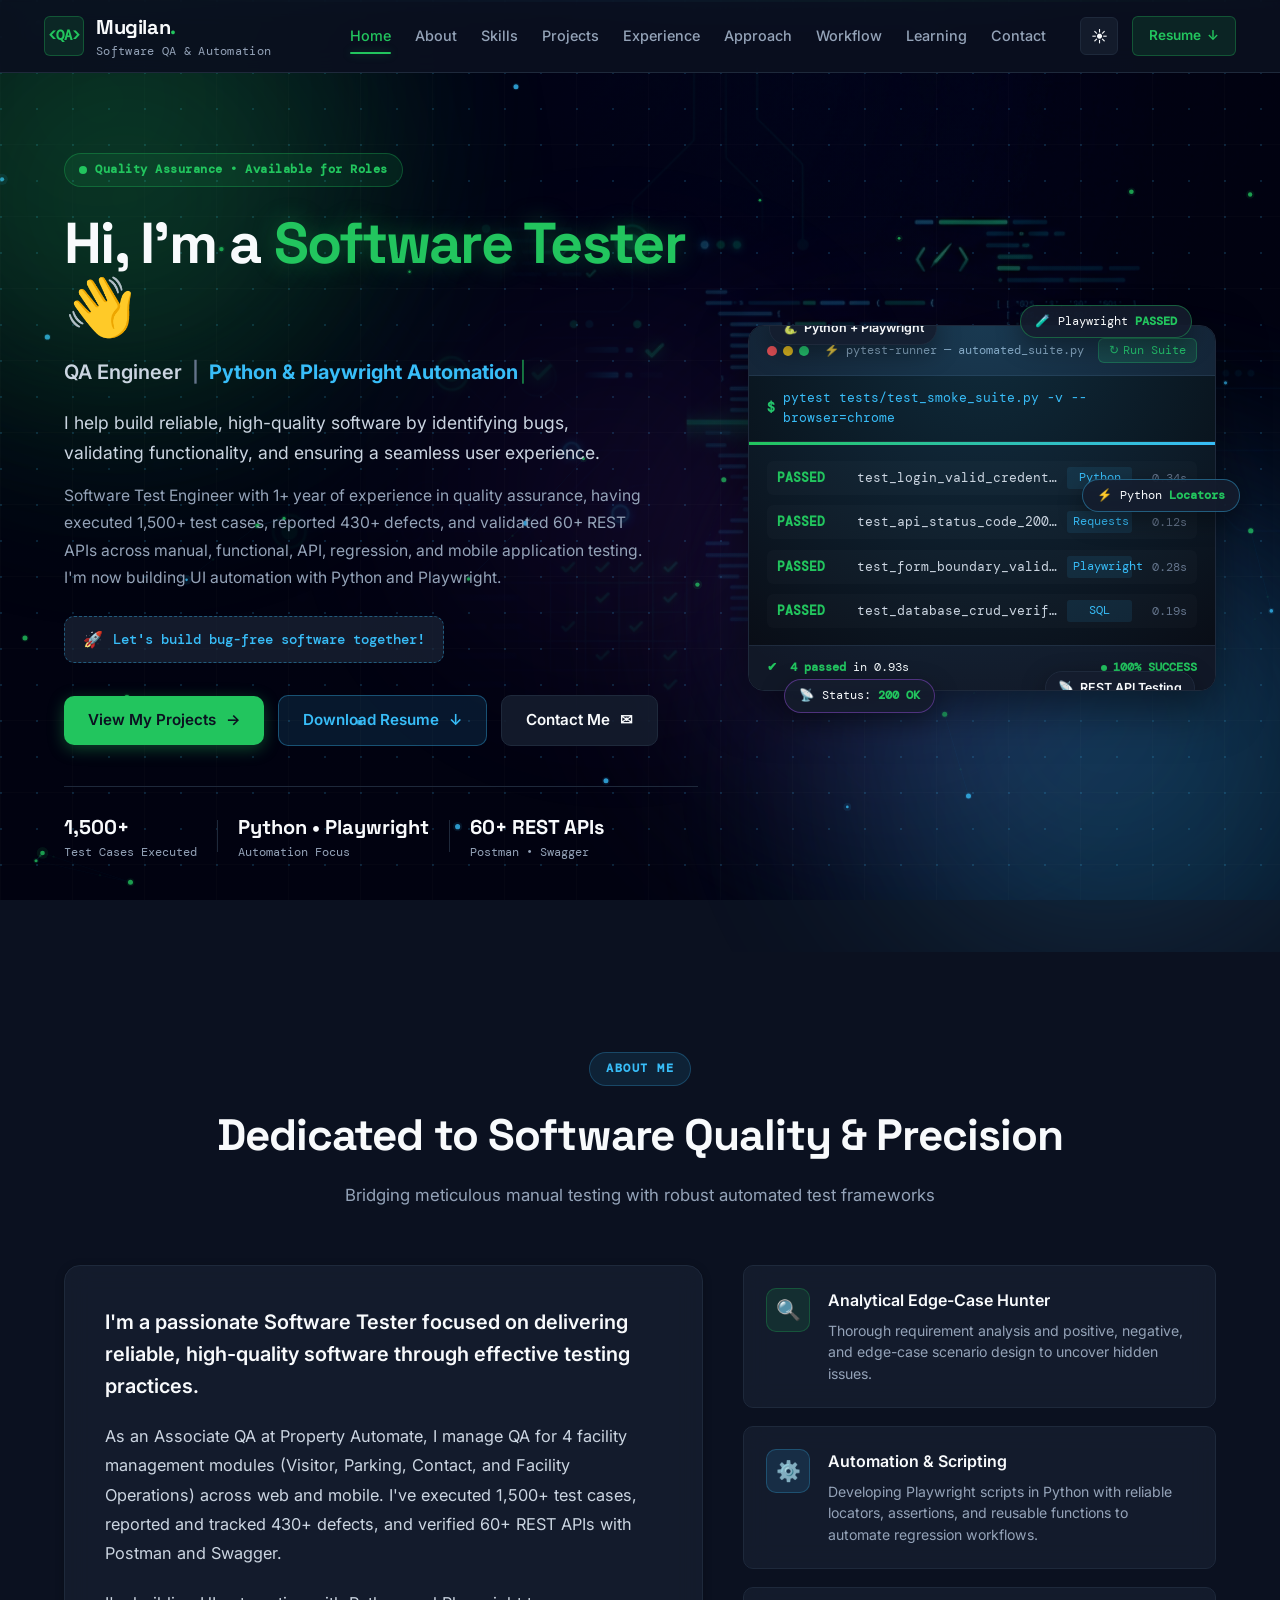
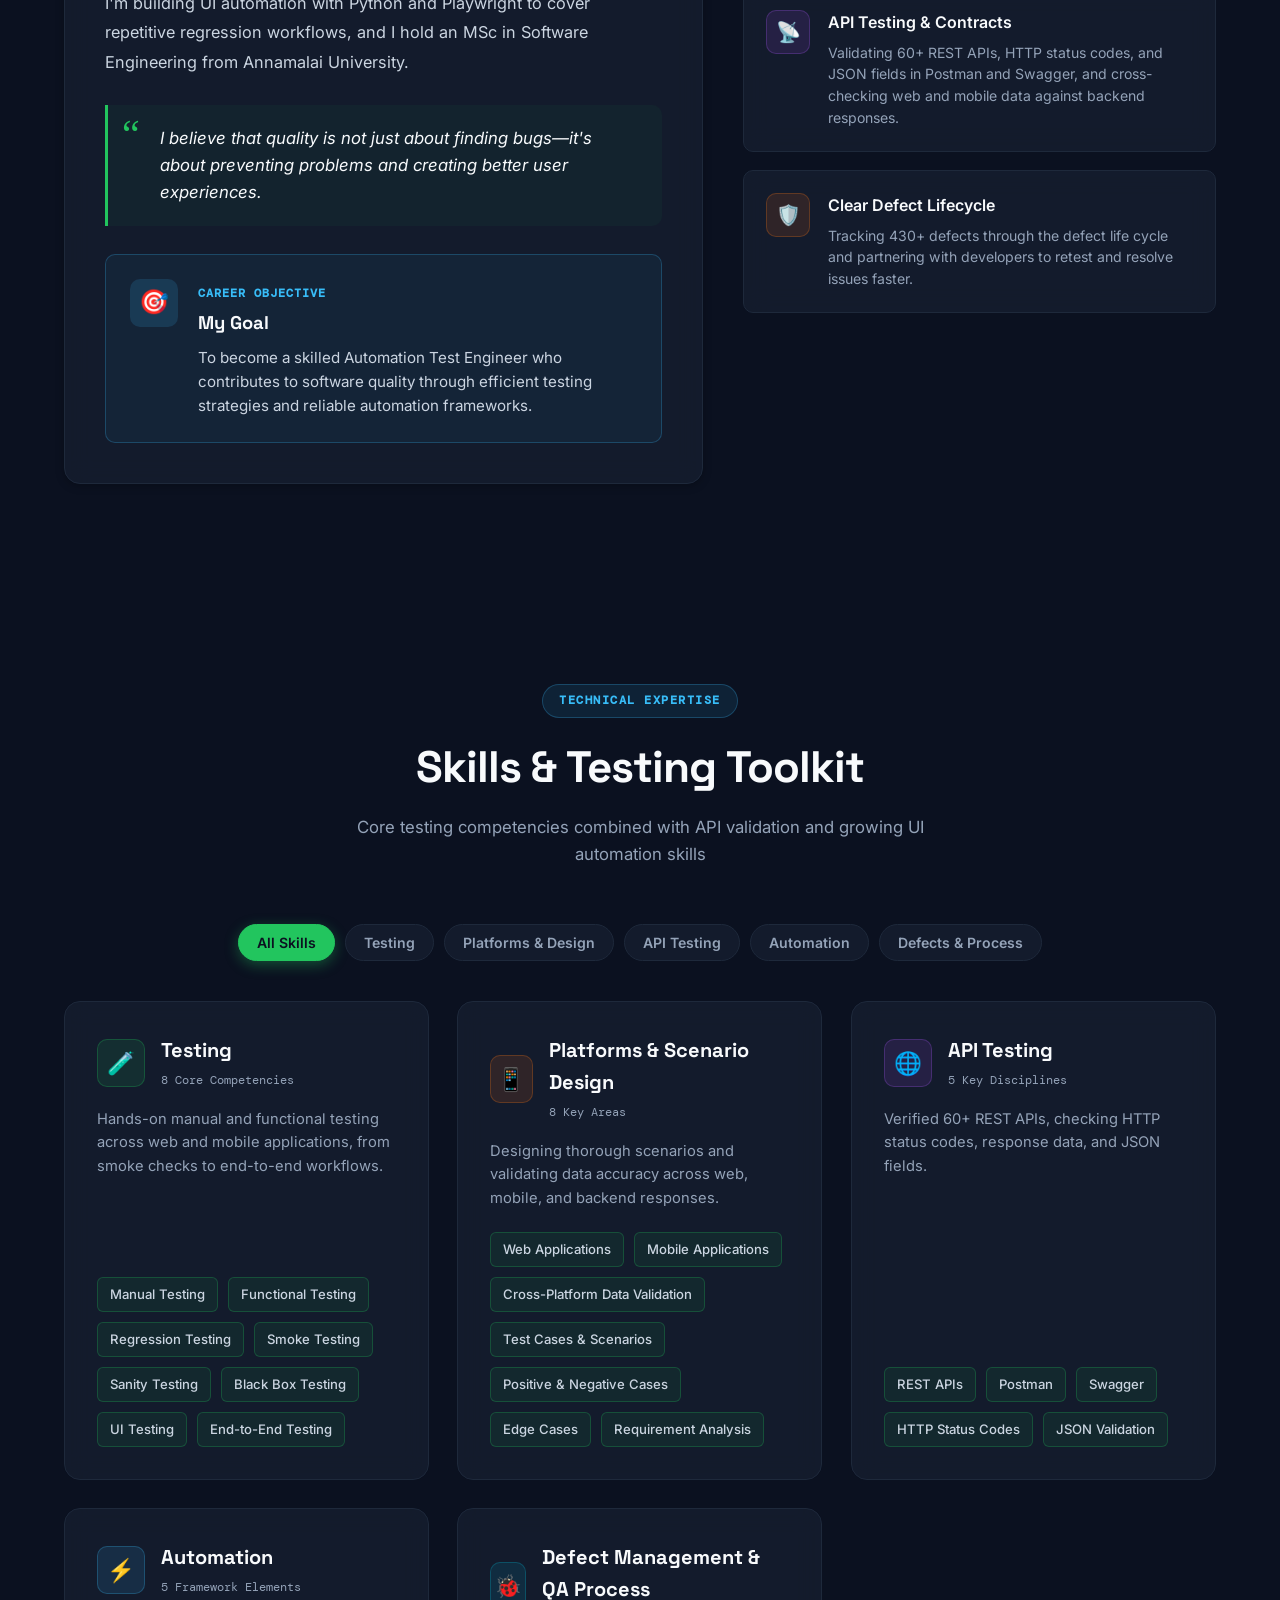
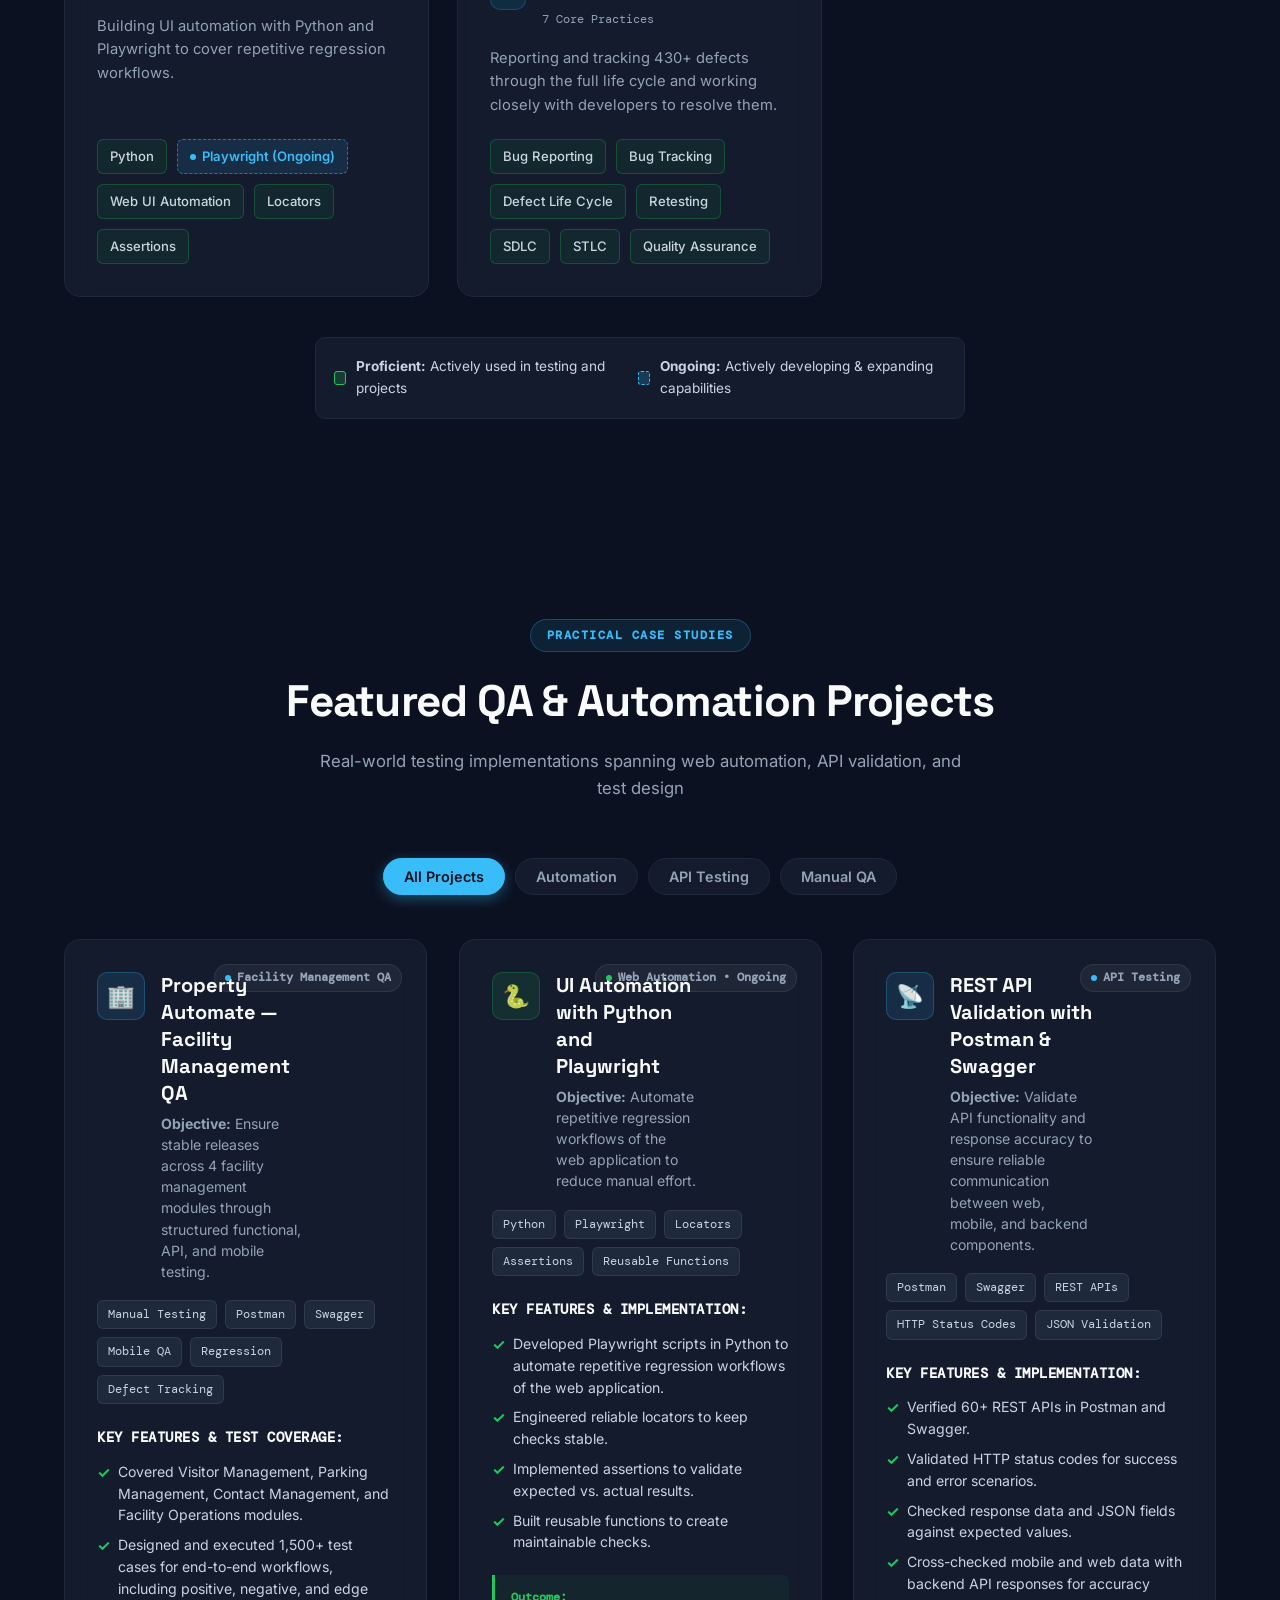
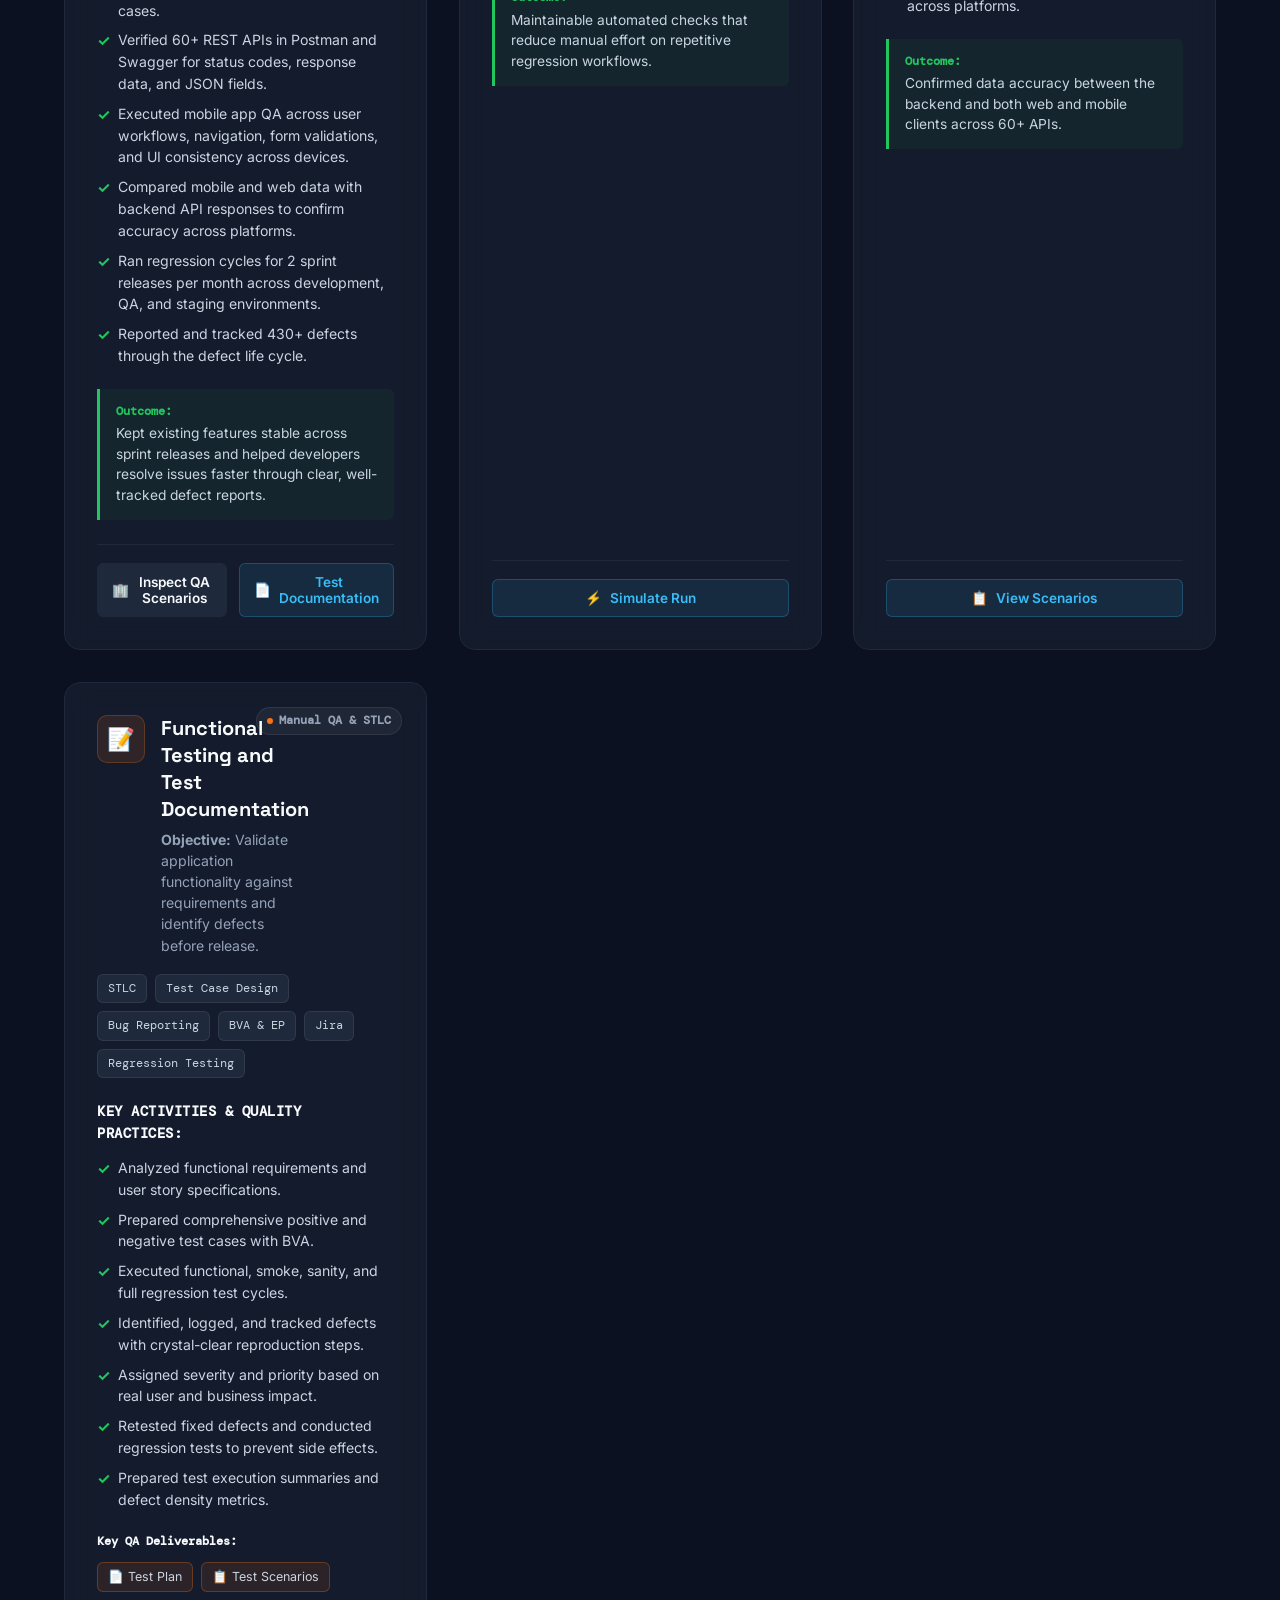
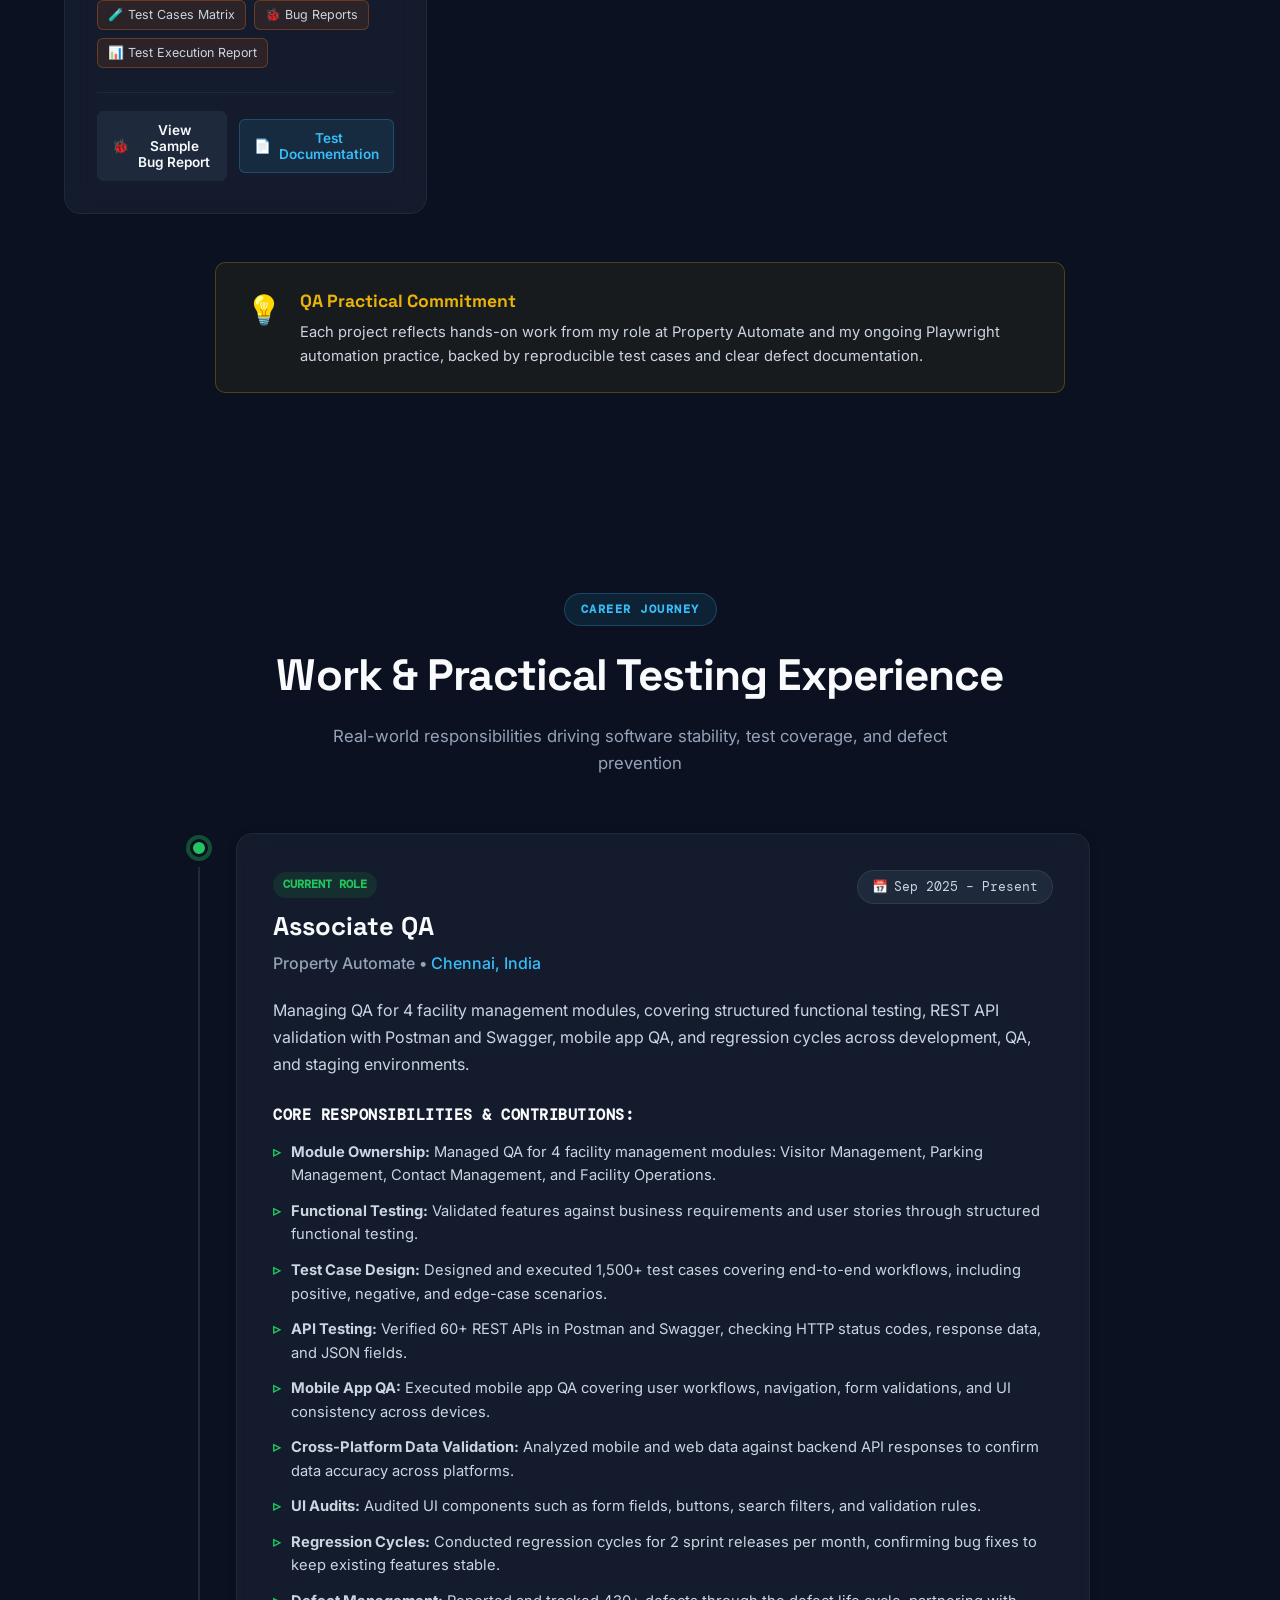
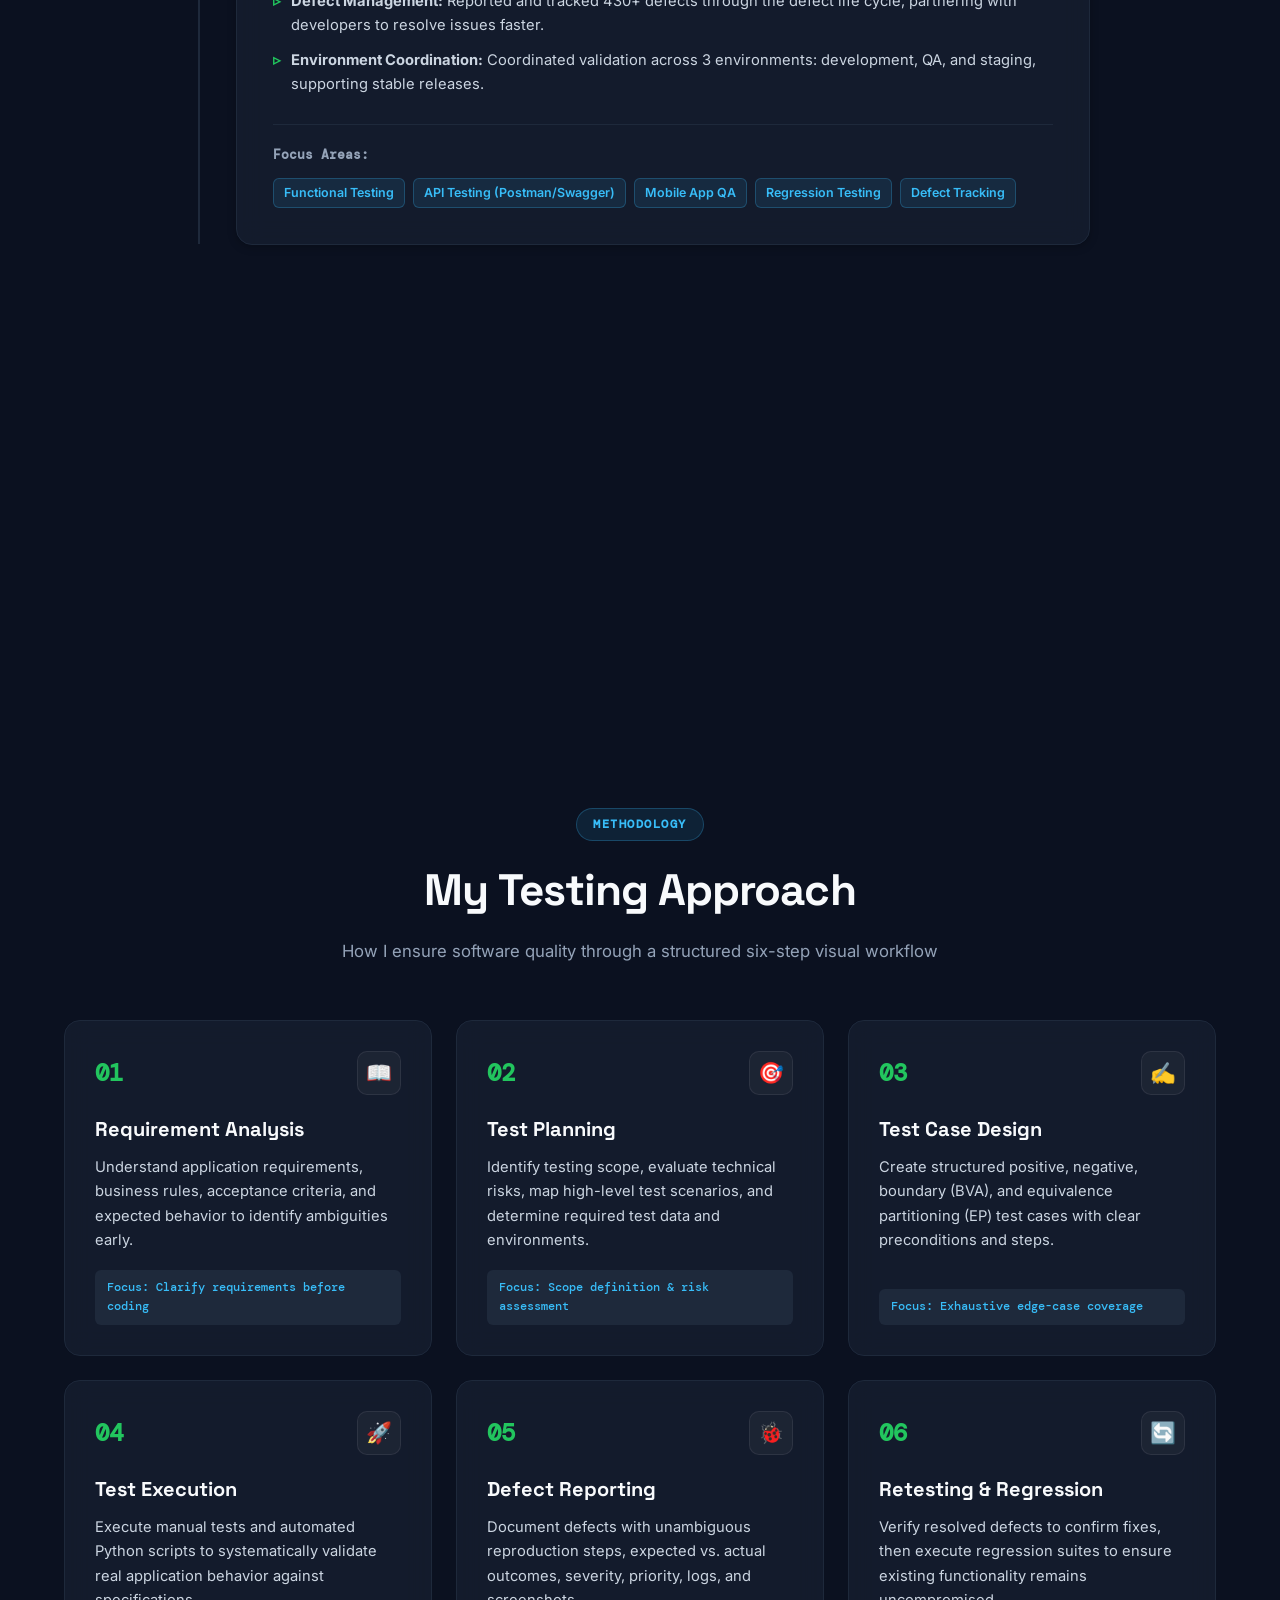
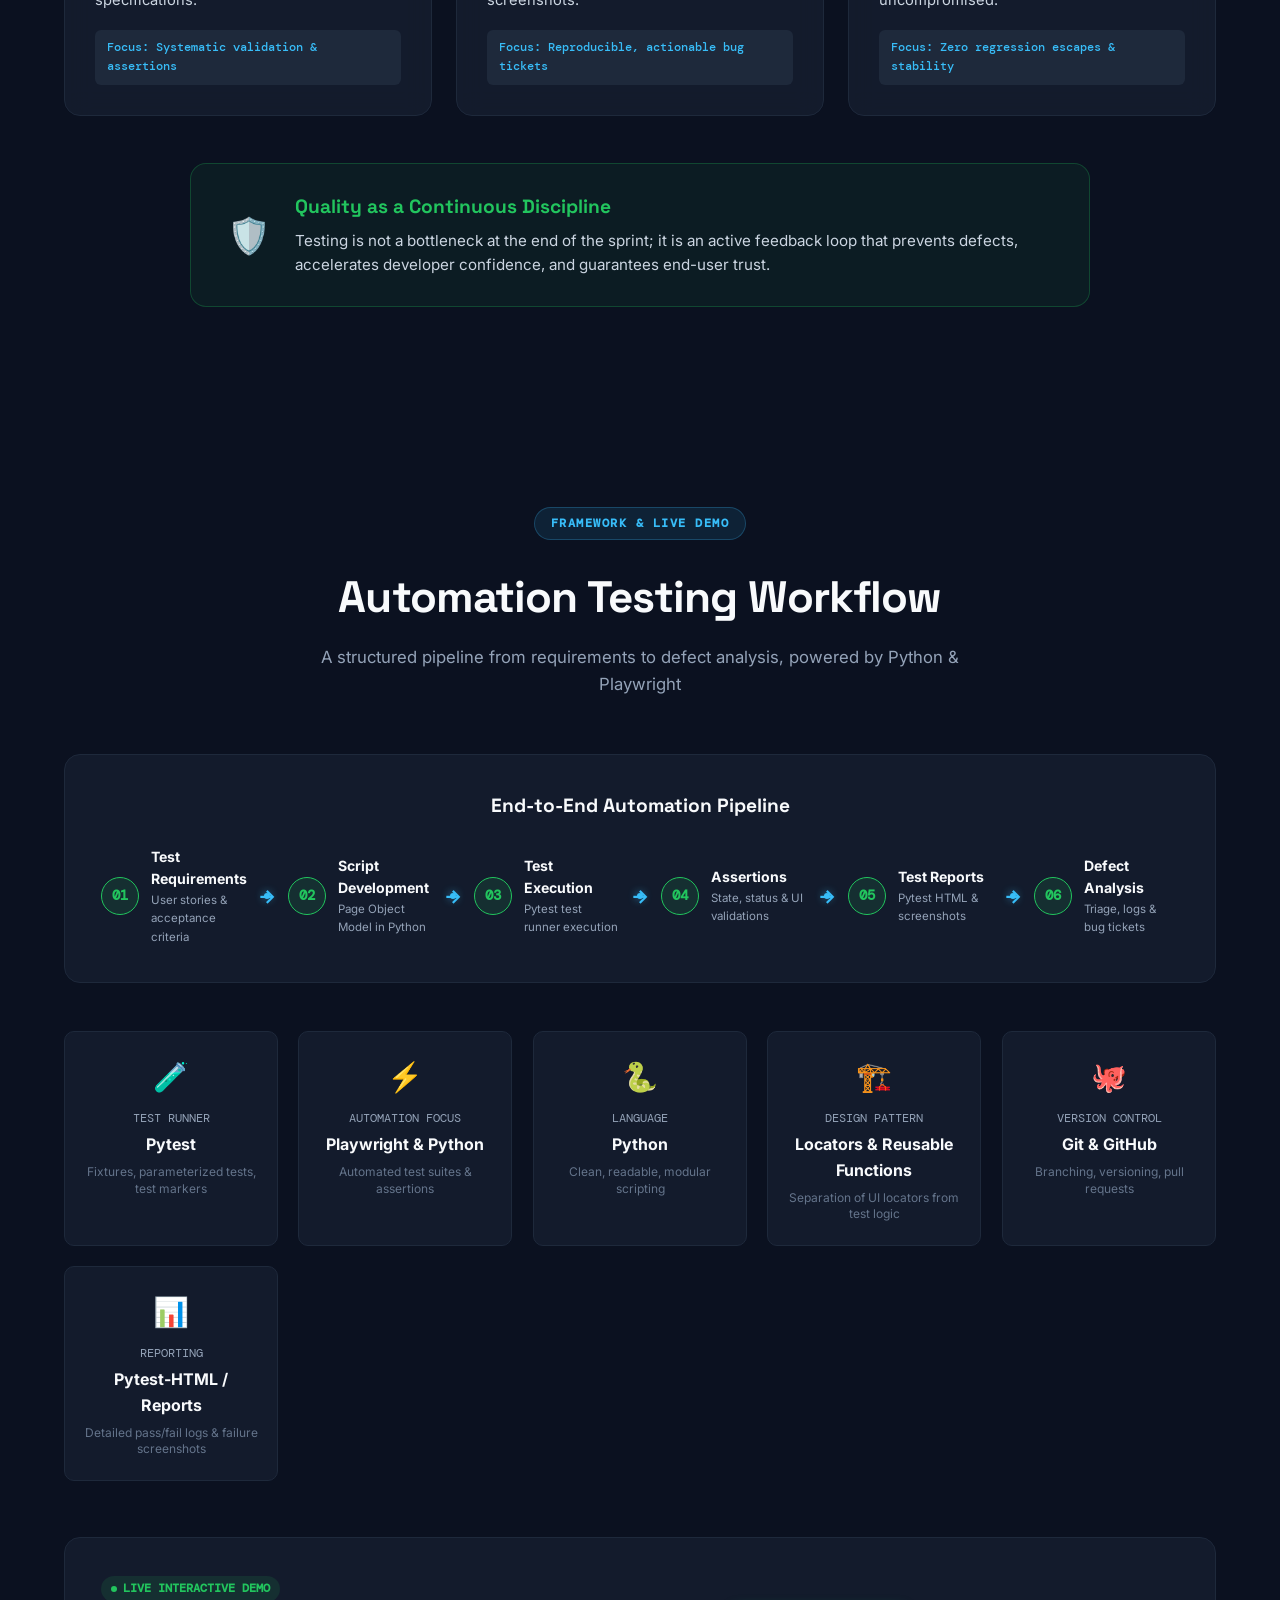
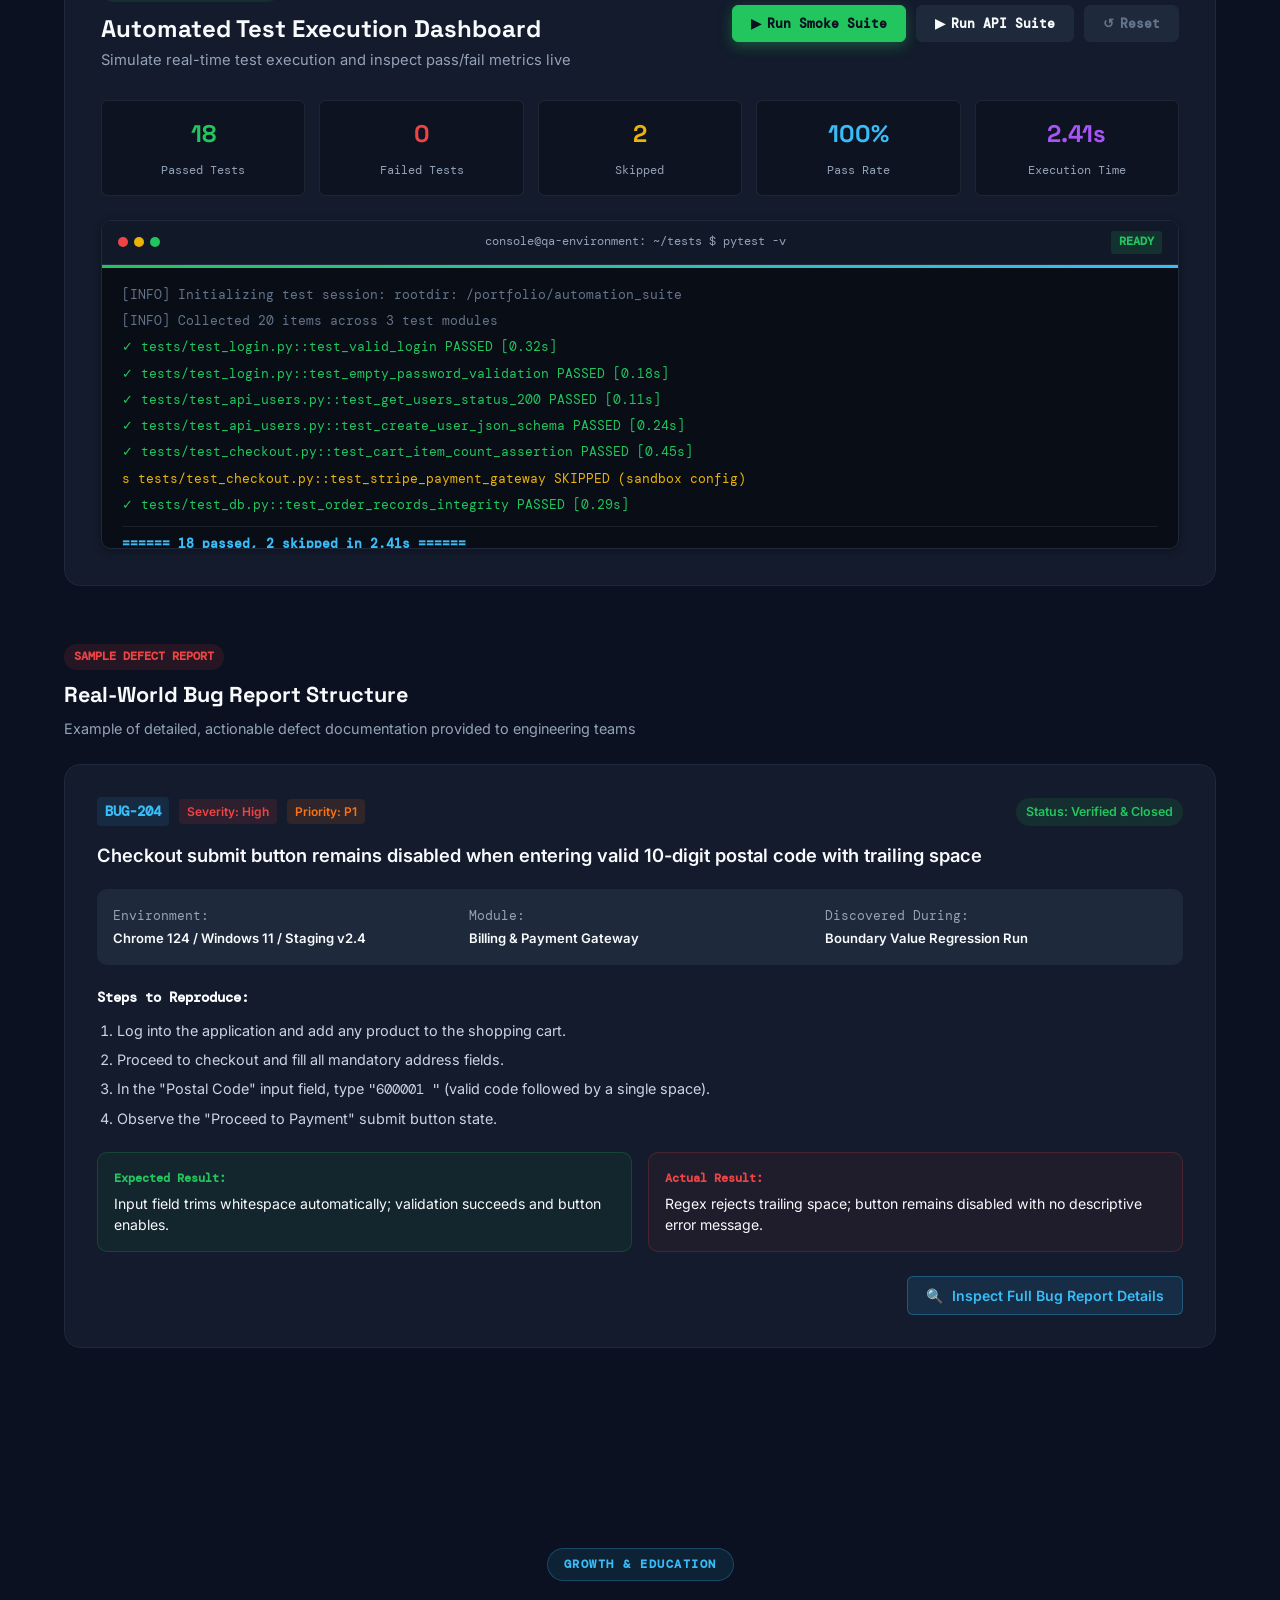
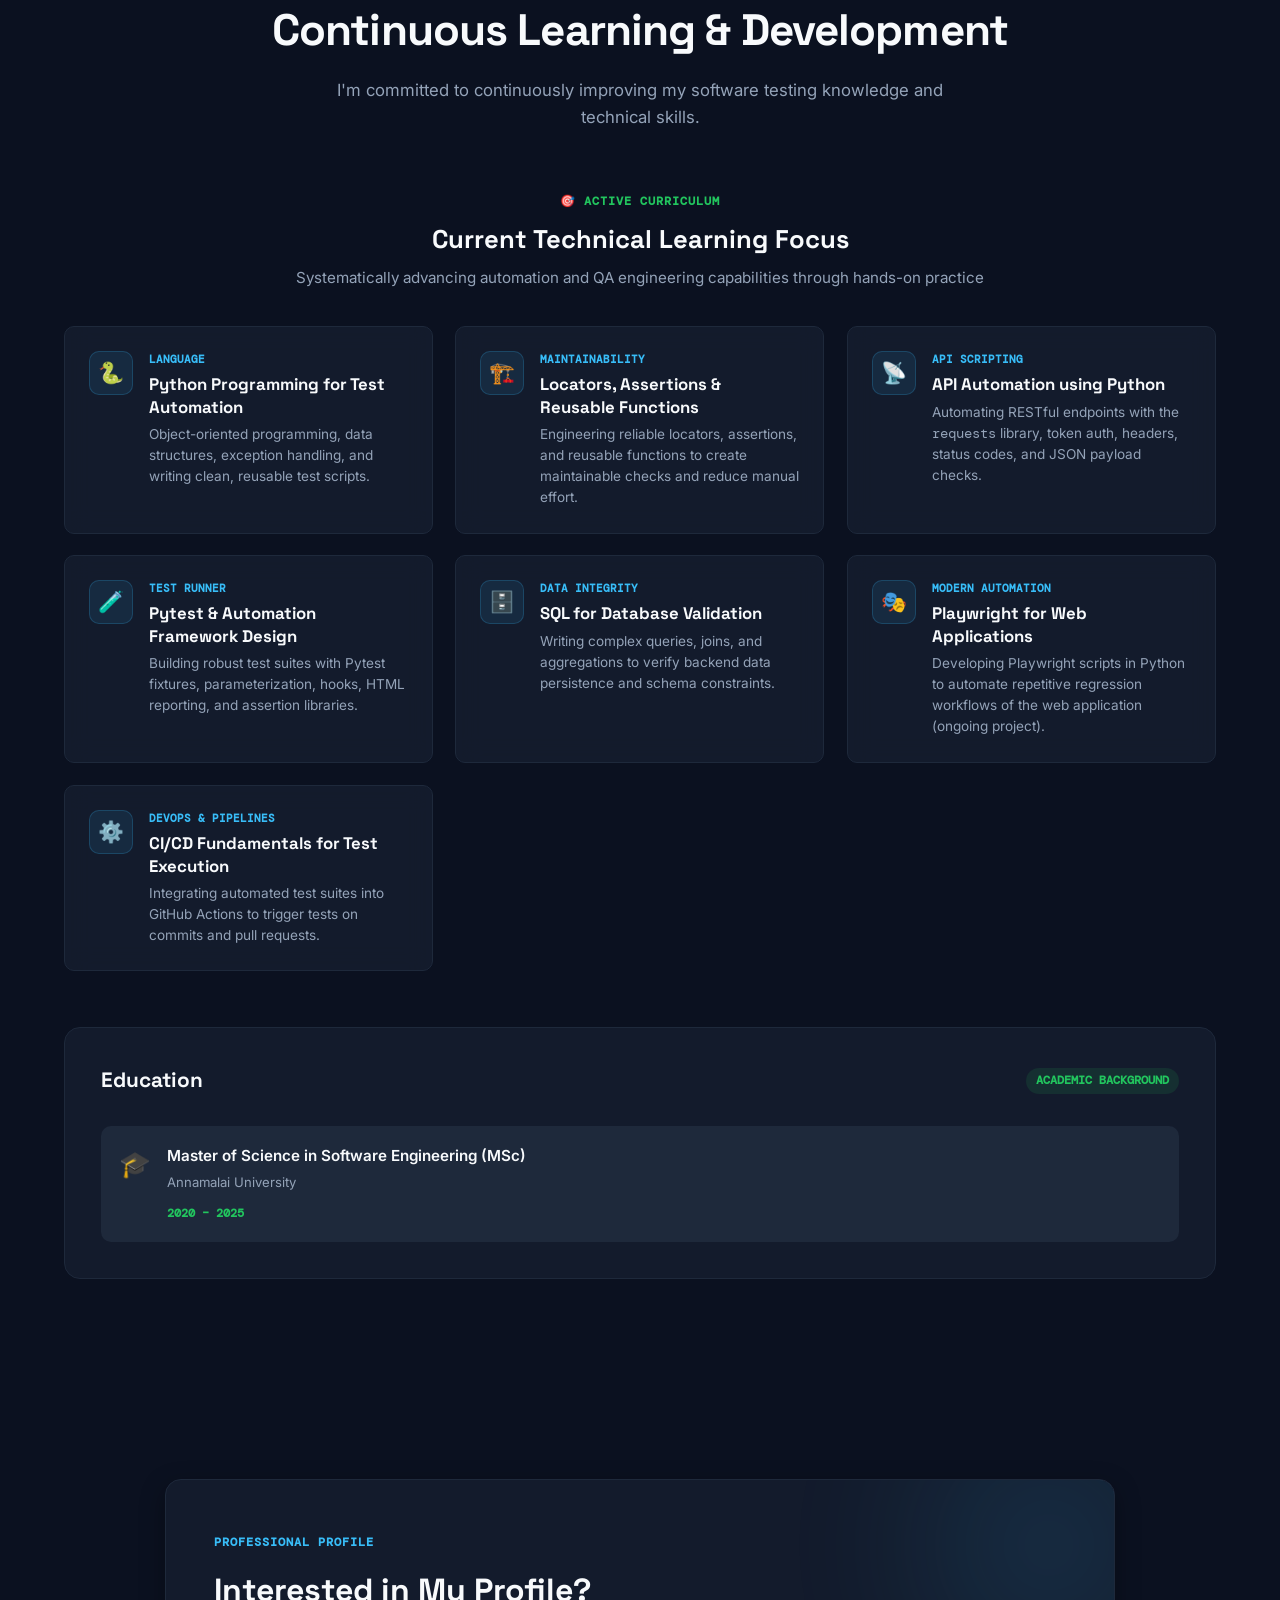
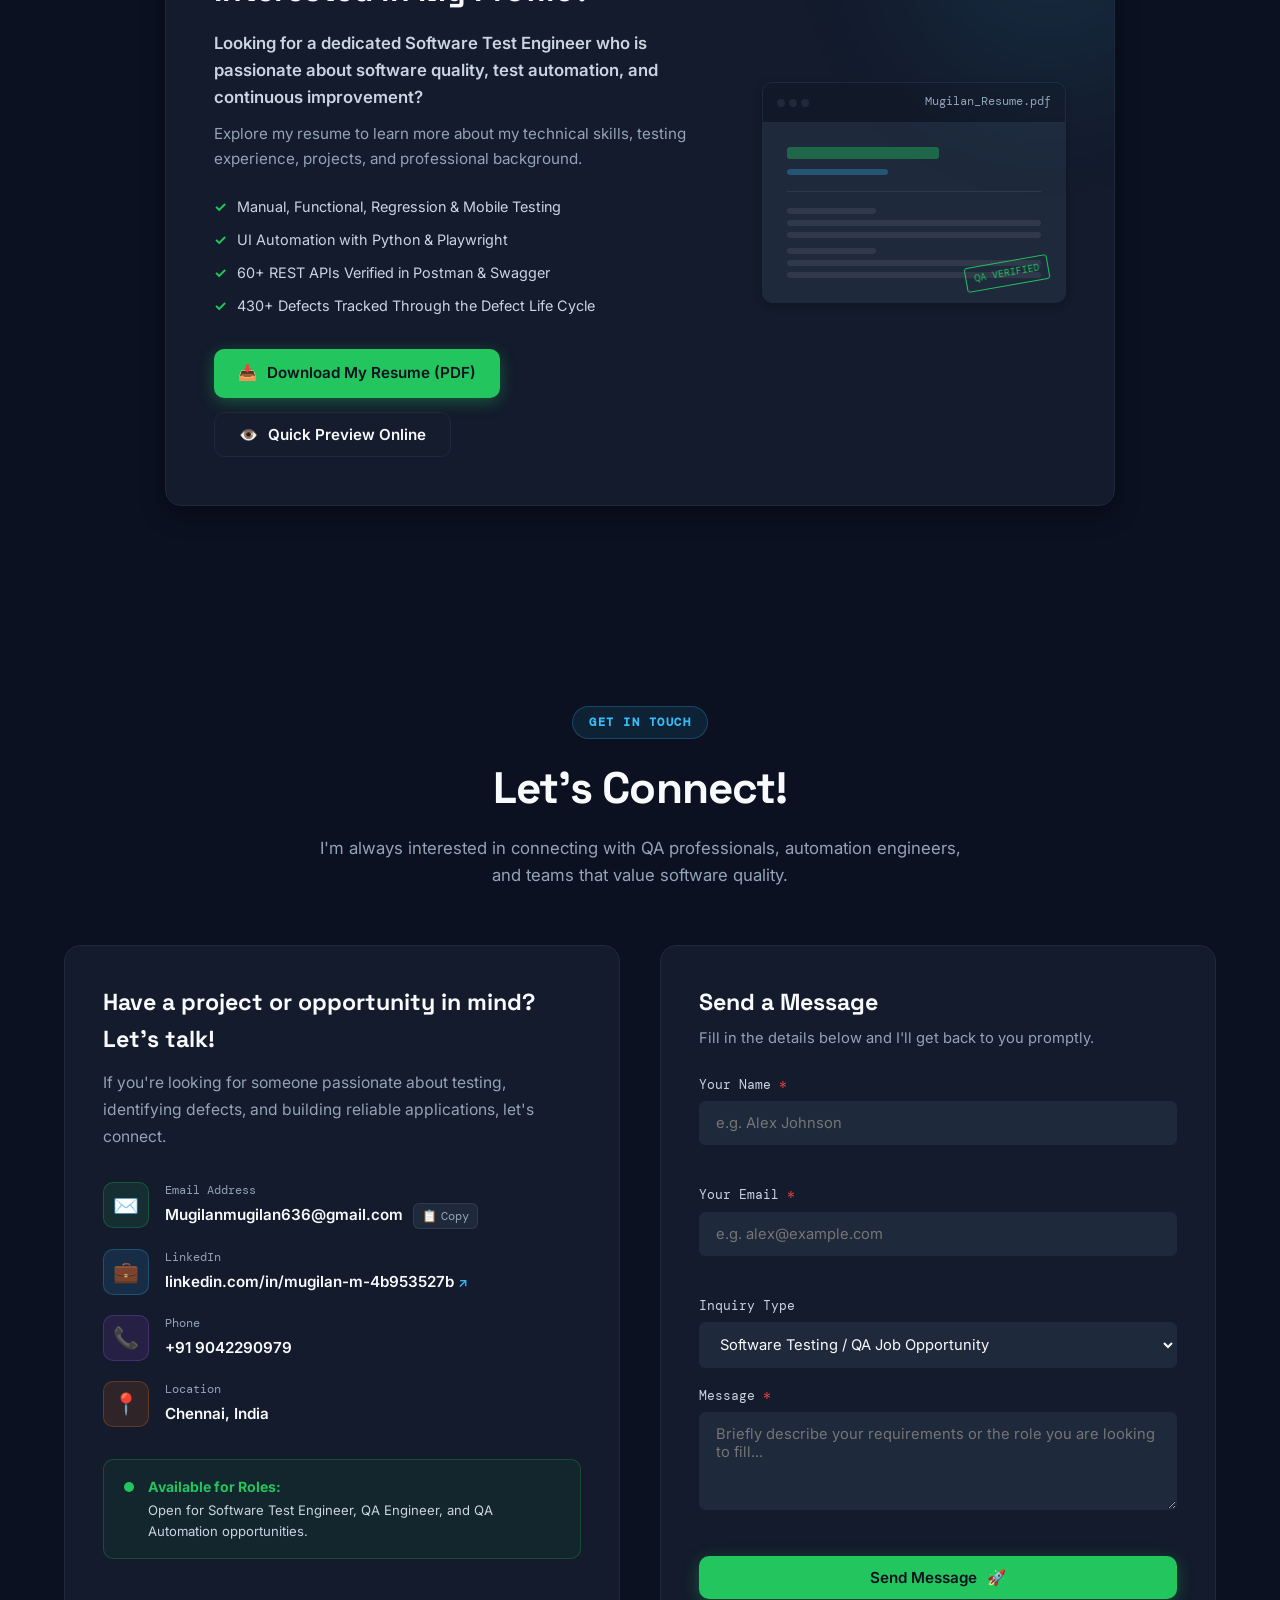
==== index.html @ 7c2762fd "Update portfolio content from resume Co-Authored-By: Claude Sonnet 5.5 <noreply@anthropic.com>" ====
<!doctype html>
<html lang="en" data-theme="dark">
  <head>
    <meta charset="UTF-8" />
    <meta name="viewport" content="width=device-width, initial-scale=1.0" />
    <meta name="theme-color" content="#0B1120" />
    <meta name="description" content="Portfolio of Mugilan M - Software Test Engineer with 1+ year of experience in manual, functional, API, regression, and mobile testing, building UI automation with Python and Playwright." />
    <meta name="keywords" content="Software Test Engineer, QA Engineer, Manual Testing, Automation Testing, Python, Playwright, Postman API Testing, Swagger, Mobile App Testing, Regression Testing, Chennai" />
    <meta name="author" content="Mugilan" />

    <!-- Open Graph / Meta -->
    <meta property="og:title" content="Mugilan | Software Test Engineer & QA Portfolio" />
    <meta property="og:description" content="Software Test Engineer | Manual & Automation Testing | API & Mobile Testing. 1,500+ test cases, 430+ defects, 60+ REST APIs." />
    <meta property="og:type" content="website" />

    <title>Mugilan | Software Test Engineer &amp; QA Portfolio</title>

    <!-- Google Fonts: Space Grotesk (Headings) & Inter (Body) & DM Mono (Code/Logs) -->
    <link rel="preconnect" href="https://fonts.googleapis.com" />
    <link rel="preconnect" href="https://fonts.gstatic.com" crossorigin />
    <link href="https://fonts.googleapis.com/css2?family=DM+Mono:wght@400;500&family=Inter:wght@300;400;500;600;700;800&family=Space+Grotesk:wght@500;600;700&display=swap" rel="stylesheet" />

    <link rel="stylesheet" href="styles.css" />
    <script>
      (function() {
        try {
          const saved = localStorage.getItem('mugi_theme');
          const theme = saved || 'dark';
          document.documentElement.setAttribute('data-theme', theme);
        } catch(e) {
          document.documentElement.setAttribute('data-theme', 'dark');
        }
      })();
    </script>
  </head>
  <body>
    <!-- Top Scroll Progress Bar -->
    <div id="scroll-progress-bar" class="scroll-progress-bar" aria-hidden="true"></div>

    <!-- Software Tester QA Atmospheric Background System -->
    <div class="qa-tester-background-system" aria-hidden="true">
      <!-- QA Artwork Layer with Deep Navy Mask -->
      <div class="qa-tester-art-backdrop"></div>
      
      <!-- QA Technical Blueprint & Matrix Grid with Crosshairs -->
      <div class="qa-matrix-grid"></div>

      <!-- Dynamic QA Laser Scanner Line -->
      <div class="qa-laser-scanner"></div>

      <!-- Glowing Ambient Light Orbs -->
      <div class="mesh-orb orb-1"></div>
      <div class="mesh-orb orb-2"></div>
      <div class="mesh-orb orb-3"></div>

    </div>
    <canvas id="qa-ambient-canvas" class="qa-ambient-canvas" aria-hidden="true"></canvas>

    <!-- Header Section -->
    <div data-section="header"></div>

    <!-- Main Content Sections -->
    <main id="main-content">
      <div data-section="hero"></div>
      <div data-section="about"></div>
      <div data-section="skills"></div>
      <div data-section="projects"></div>
      <div data-section="experience"></div>
      <div data-section="approach"></div>
      <div data-section="workflow"></div>
      <div data-section="learning"></div>
      <div data-section="resume"></div>
      <div data-section="contact"></div>
    </main>

    <!-- Footer Section -->
    <div data-section="footer"></div>

    <!-- Modal 1: Sample Bug Report Modal -->
    <div class="modal-backdrop" id="bug-modal" aria-hidden="true" role="dialog" aria-labelledby="bug-modal-title">
      <div class="modal-dialog">
        <div class="modal-header">
          <div class="modal-badge-group">
            <span class="modal-bug-id">BUG-204</span>
            <span class="modal-badge high">Severity: High</span>
            <span class="modal-badge p1">Priority: P1</span>
          </div>
          <button class="modal-close" data-close="bug-modal" aria-label="Close modal">&times;</button>
        </div>
        <div class="modal-body">
          <h3 class="modal-title" id="bug-modal-title">
            Checkout submit button remains disabled when entering valid 10-digit postal code with trailing whitespace
          </h3>
          <div class="modal-meta-table">
            <div class="modal-meta-row"><span>Project / Module:</span><strong>E-Commerce Checkout &bull; Billing Service</strong></div>
            <div class="modal-meta-row"><span>Environment:</span><strong>Chrome 124 / Windows 11 / Staging Build v2.4.1</strong></div>
            <div class="modal-meta-row"><span>Test Type:</span><strong>Functional &bull; Boundary Value Analysis (BVA)</strong></div>
            <div class="modal-meta-row"><span>Status:</span><strong class="green-text">Verified &amp; Closed</strong></div>
          </div>

          <h4 class="modal-subtitle">Steps to Reproduce:</h4>
          <ol class="modal-list">
            <li>Navigate to <code>/checkout</code> as an authenticated customer.</li>
            <li>Add items to cart with total value exceeding minimum order amount ($50.00).</li>
            <li>Fill in customer name, street address, and city correctly.</li>
            <li>Enter postal code as <code>"600001 "</code> (6 digits followed by one trailing space character).</li>
            <li>Click outside the field or press Tab to trigger blur validation.</li>
            <li>Observe button <code>#btn-place-order</code>.</li>
          </ol>

          <div class="modal-comparison">
            <div class="modal-box expected">
              <span class="box-title">Expected Result:</span>
              <p>Application trims string whitespace on input. Postal code is parsed as valid "600001", validation passes, and the "Place Order" button enables.</p>
            </div>
            <div class="modal-box actual">
              <span class="box-title">Actual Result:</span>
              <p>Strict regex rejects whitespace as non-numeric characters. Place order button remains permanently disabled with no user-facing error message.</p>
            </div>
          </div>

          <h4 class="modal-subtitle">Console Log &amp; API Response:</h4>
          <pre class="modal-code"><code>POST /api/v1/checkout/validate-address
Status: 422 Unprocessable Entity
Response: { "field": "postal_code", "error": "Regex mismatch: ^[0-9]{6}$" }</code></pre>
        </div>
        <div class="modal-footer">
          <button class="btn btn-secondary" data-close="bug-modal">Close</button>
        </div>
      </div>
    </div>

    <!-- Modal 2: Sample QA Test Documentation Modal -->
    <div class="modal-backdrop" id="testcases-modal" aria-hidden="true" role="dialog" aria-labelledby="tc-modal-title">
      <div class="modal-dialog modal-lg">
        <div class="modal-header">
          <div class="modal-badge-group">
            <span class="modal-badge green">QA DELIVERABLES</span>
            <span class="modal-bug-id">Test Case Design Matrix</span>
          </div>
          <button class="modal-close" data-close="testcases-modal" aria-label="Close modal">&times;</button>
        </div>
        <div class="modal-body">
          <h3 class="modal-title" id="tc-modal-title">Sample Test Scenarios &amp; Test Cases Matrix</h3>
          <p class="modal-desc">Demonstrating structured boundary value analysis and positive/negative test case design.</p>
          
          <div class="table-responsive">
            <table class="qa-table">
              <thead>
                <tr>
                  <th>Test ID</th>
                  <th>Module</th>
                  <th>Test Scenario</th>
                  <th>Test Data / Technique</th>
                  <th>Expected Result</th>
                  <th>Status</th>
                </tr>
              </thead>
              <tbody>
                <tr>
                  <td><code>TC-AUTH-001</code></td>
                  <td>Authentication</td>
                  <td>Valid credentials login</td>
                  <td>Valid email &amp; matching password</td>
                  <td>Redirects to user dashboard, session token set</td>
                  <td><span class="status-pill pass">Passed</span></td>
                </tr>
                <tr>
                  <td><code>TC-AUTH-002</code></td>
                  <td>Authentication</td>
                  <td>Invalid password attempt</td>
                  <td>Registered email, wrong password</td>
                  <td>Displays "Invalid email or password", HTTP 401</td>
                  <td><span class="status-pill pass">Passed</span></td>
                </tr>
                <tr>
                  <td><code>TC-AUTH-003</code></td>
                  <td>Authentication</td>
                  <td>SQL injection in username field</td>
                  <td><code>admin' OR '1'='1</code></td>
                  <td>Input sanitized, generic error, no crash</td>
                  <td><span class="status-pill pass">Passed</span></td>
                </tr>
                <tr>
                  <td><code>TC-FORM-004</code></td>
                  <td>Registration</td>
                  <td>Password length boundary (BVA)</td>
                  <td>7 chars (invalid) vs 8 chars (valid)</td>
                  <td>Helper text activates, submit only enabled at 8+</td>
                  <td><span class="status-pill pass">Passed</span></td>
                </tr>
                <tr>
                  <td><code>TC-API-005</code></td>
                  <td>User API</td>
                  <td>Verify GET /api/v1/users/id</td>
                  <td>Valid User ID = 1042</td>
                  <td>Status 200, JSON schema matches schema.json</td>
                  <td><span class="status-pill pass">Passed</span></td>
                </tr>
                <tr>
                  <td><code>TC-PROP-006</code></td>
                  <td>Property Leasing</td>
                  <td>Lease rent boundary validation (BVA)</td>
                  <td>Min rent $500, Max $15,000</td>
                  <td>Validates boundaries, rejects negative/zero rent</td>
                  <td><span class="status-pill pass">Passed</span></td>
                </tr>
                <tr>
                  <td><code>TC-SWAG-007</code></td>
                  <td>Swagger API</td>
                  <td>Verify GET /api/v1/properties/filter</td>
                  <td>OpenAPI 3.0 query params: city, price_min, beds</td>
                  <td>HTTP 200 OK, response matches Swagger OpenAPI model</td>
                  <td><span class="status-pill pass">Passed</span></td>
                </tr>
              </tbody>
            </table>
          </div>
        </div>
        <div class="modal-footer">
          <button class="btn btn-secondary" data-close="testcases-modal">Close</button>
        </div>
      </div>
    </div>

    <!-- Modal 3: Resume Preview Modal -->
    <div class="modal-backdrop" id="resume-modal" aria-hidden="true" role="dialog" aria-labelledby="resume-modal-title">
      <div class="modal-dialog modal-lg">
        <div class="modal-header">
          <div class="modal-badge-group">
            <span class="modal-badge blue">RESUME PREVIEW</span>
            <span class="modal-bug-id">Mugilan M — Software Test Engineer</span>
          </div>
          <button class="modal-close" data-close="resume-modal" aria-label="Close modal">&times;</button>
        </div>
        <div class="modal-body">
          <div class="resume-sheet">
            <div class="sheet-header">
              <h2>Mugilan M</h2>
              <p class="sheet-title">Software Test Engineer &bull; Manual &amp; Automation Testing &bull; API &amp; Mobile Testing</p>
              <p class="sheet-contact">Chennai, India &bull; Mugilanmugilan636@gmail.com &bull; linkedin.com/in/mugilan-m-4b953527b</p>
            </div>
            
            <div class="sheet-section">
              <h3 class="sheet-heading">Summary</h3>
              <p>Software Test Engineer with 1+ year of experience in quality assurance, having executed 1,500+ test cases, reported 430+ defects, and validated 60+ REST APIs across manual, functional, API, regression, and mobile application testing. Skilled in test case design, requirement analysis, defect tracking, and UI validation across development, QA, and staging environments. Building UI automation with Python and Playwright.</p>
            </div>

            <div class="sheet-section">
              <h3 class="sheet-heading">Skills</h3>
              <p><strong>Testing:</strong> Manual, Automation, Functional, Regression, Smoke, Sanity, Black Box, UI, End-to-End</p>
              <p><strong>Platforms:</strong> Web Applications, Mobile Applications, Cross-Platform Data Validation</p>
              <p><strong>API Testing:</strong> REST APIs, Postman, Swagger, HTTP Status Codes, JSON Validation</p>
              <p><strong>Automation:</strong> Python, Playwright, Web UI Automation, Locators, Assertions</p>
              <p><strong>Defect Management &amp; Process:</strong> Bug Reporting, Bug Tracking, Defect Life Cycle, Retesting, SDLC, STLC</p>
            </div>

            <div class="sheet-section">
              <h3 class="sheet-heading">Professional Experience</h3>
              <p><strong>Associate QA</strong> | Property Automate | Sep 2025 – Present</p>
              <ul>
                <li>Managed QA for 4 facility management modules: Visitor, Parking, Contact Management, and Facility Operations.</li>
                <li>Designed and executed 1,500+ test cases covering end-to-end workflows, including positive, negative, and edge cases.</li>
                <li>Verified 60+ REST APIs in Postman and Swagger for status codes, response data, and JSON fields.</li>
                <li>Executed mobile app QA and validated mobile and web data against backend API responses.</li>
                <li>Ran regression cycles for 2 sprint releases per month across development, QA, and staging.</li>
                <li>Reported and tracked 430+ defects through the defect life cycle.</li>
              </ul>
            </div>

            <div class="sheet-section">
              <h3 class="sheet-heading">Projects &amp; Education</h3>
              <p><strong>UI Automation with Python and Playwright</strong> (Ongoing): automating repetitive regression workflows with reliable locators, assertions, and reusable functions.</p>
              <p><strong>MSc in Software Engineering</strong>, Annamalai University, 2020 – 2025</p>
            </div>
          </div>
        </div>
        <div class="modal-footer">
          <a class="btn btn-primary" href="Mugilan_QA.pdf" download="Mugilan_QA.pdf">
            <span>📥</span> Download PDF
          </a>
          <button class="btn btn-secondary" data-close="resume-modal">Close</button>
        </div>
      </div>
    </div>

    <!-- Modal 4: Property Management System QA Case Study Modal -->
    <div class="modal-backdrop" id="property-modal" aria-hidden="true" role="dialog" aria-labelledby="prop-modal-title">
      <div class="modal-dialog modal-lg">
        <div class="modal-header">
          <div class="modal-badge-group">
            <span class="modal-badge blue">QA CASE STUDY</span>
            <span class="modal-bug-id">Property Management System</span>
          </div>
          <button class="modal-close" data-close="property-modal" aria-label="Close modal">&times;</button>
        </div>
        <div class="modal-body">
          <h3 class="modal-title" id="prop-modal-title">Property Automate — Facility Management QA</h3>
          <p class="modal-desc">Structured functional, API, and mobile testing across four facility management modules.</p>

          <div class="modal-meta-table">
            <div class="modal-meta-row"><span>Role:</span><strong>Associate QA &bull; Sep 2025 – Present</strong></div>
            <div class="modal-meta-row"><span>Modules:</span><strong>Visitor, Parking, Contact Management &amp; Facility Operations</strong></div>
            <div class="modal-meta-row"><span>Tools Used:</span><strong>Postman, Swagger, defect tracking across Dev / QA / Staging</strong></div>
            <div class="modal-meta-row"><span>Coverage &amp; Results:</span><strong class="green-text">1,500+ Test Cases &bull; 60+ APIs &bull; 430+ Defects Tracked</strong></div>
          </div>

          <h4 class="modal-subtitle">Testing Activities:</h4>
          <ol class="modal-list">
            <li><strong>Functional Testing:</strong> Validated features against business requirements and user stories, covering positive, negative, and edge-case scenarios.</li>
            <li><strong>API Verification:</strong> Checked HTTP status codes, response data, and JSON fields for 60+ REST APIs in Postman and Swagger.</li>
            <li><strong>Mobile App QA:</strong> Covered user workflows, navigation, form validations, and UI consistency across devices.</li>
            <li><strong>Cross-Platform Data Validation:</strong> Compared mobile and web data with backend API responses to confirm accuracy.</li>
            <li><strong>UI Audits:</strong> Reviewed form fields, buttons, search filters, and validation rules.</li>
            <li><strong>Regression Cycles:</strong> Confirmed bug fixes and kept existing features stable for 2 sprint releases per month.</li>
          </ol>
        </div>
        <div class="modal-footer">
          <button class="btn btn-secondary" data-close="property-modal">Close</button>
        </div>
      </div>
    </div>

    <!-- Toast Notification Element -->
    <div class="toast-message" id="toast-message" role="status" aria-live="polite"></div>

    <script src="Mugi_portfoio.js"></script>
  </body>
</html>
---- styles.css ----
/* ==========================================================================
   MUGILAN — AUTOMATION SOFTWARE TESTER & QA ENGINEER PORTFOLIO
   Design System & Animated UI Architecture
   Dark Navy (#0B1120), Emerald Green (#22C55E), Sky Blue (#38BDF8)
   ========================================================================== */

:root {
  /* Dark Theme Palette (Default) */
  --bg-primary: #0b1120;
  --bg-secondary: #0f172a;
  --bg-card: rgba(21, 29, 46, 0.88);
  --bg-card-hover: rgba(28, 38, 60, 0.94);
  --bg-terminal: #090d16;
  --bg-subtle: #1e293b;

  --border-color: #1e293b;
  --border-subtle: rgba(255, 255, 255, 0.08);
  --border-focus: #38bdf8;
  --border-glow: rgba(56, 189, 248, 0.35);

  --text-primary: #f8fafc;
  --text-secondary: #cbd5e1;
  --text-muted: #94a3b8;
  --text-dim: #64748b;

  --accent-green: #22c55e;
  --accent-green-glow: rgba(34, 197, 94, 0.35);
  --accent-green-dark: #15803d;

  --accent-blue: #38bdf8;
  --accent-blue-glow: rgba(56, 189, 248, 0.35);
  --accent-blue-dark: #0284c7;

  --accent-purple: #a855f7;
  --accent-orange: #f97316;
  --accent-red: #ef4444;
  --accent-yellow: #eab308;

  --font-heading: 'Space Grotesk', -apple-system, sans-serif;
  --font-body: 'Inter', -apple-system, sans-serif;
  --font-mono: 'DM Mono', monospace;

  --shadow-sm: 0 2px 8px rgba(0, 0, 0, 0.25);
  --shadow-md: 0 8px 24px rgba(0, 0, 0, 0.35);
  --shadow-lg: 0 16px 48px rgba(0, 0, 0, 0.5);
  --shadow-glow: 0 0 25px rgba(34, 197, 94, 0.25);
  --shadow-blue-glow: 0 0 25px rgba(56, 189, 248, 0.25);

  --radius-sm: 6px;
  --radius-md: 10px;
  --radius-lg: 16px;
  --radius-full: 9999px;

  --transition: all 0.25s cubic-bezier(0.16, 1, 0.3, 1);
  --transition-slow: all 0.5s cubic-bezier(0.16, 1, 0.3, 1);
}

/* Light Theme Variables */
[data-theme="light"] {
  --bg-primary: #f8fafc;
  --bg-secondary: #f1f5f9;
  --bg-card: rgba(255, 255, 255, 0.92);
  --bg-card-hover: rgba(248, 250, 252, 0.96);
  --bg-terminal: #0f172a;
  --bg-subtle: #e2e8f0;

  --border-color: #e2e8f0;
  --border-subtle: rgba(0, 0, 0, 0.08);
  --border-focus: #0284c7;
  --border-glow: rgba(2, 132, 199, 0.25);

  --text-primary: #0f172a;
  --text-secondary: #334155;
  --text-muted: #64748b;
  --text-dim: #94a3b8;

  --accent-green: #16a34a;
  --accent-green-glow: rgba(22, 163, 74, 0.22);
  --accent-green-dark: #14532d;

  --accent-blue: #0284c7;
  --accent-blue-glow: rgba(2, 132, 199, 0.22);

  --shadow-sm: 0 2px 8px rgba(0, 0, 0, 0.05);
  --shadow-md: 0 8px 24px rgba(0, 0, 0, 0.08);
  --shadow-lg: 0 16px 48px rgba(0, 0, 0, 0.12);
  --shadow-glow: 0 0 25px rgba(22, 163, 74, 0.18);
  --shadow-blue-glow: 0 0 25px rgba(2, 132, 199, 0.18);
}

/* Base Styles */
* {
  box-sizing: border-box;
  margin: 0;
  padding: 0;
}

html {
  scroll-behavior: smooth;
  font-size: 16px;
}

body {
  background-color: var(--bg-primary);
  color: var(--text-primary);
  font-family: var(--font-body);
  line-height: 1.6;
  -webkit-font-smoothing: antialiased;
  -moz-osx-font-smoothing: grayscale;
  overflow-x: hidden;
  transition: background-color 0.3s ease, color 0.3s ease;
  position: relative;
}

#main-content {
  position: relative;
  z-index: 2;
}

a {
  color: inherit;
  text-decoration: none;
  transition: var(--transition);
}

button {
  font-family: inherit;
  cursor: pointer;
  border: none;
  background: transparent;
}

code, pre {
  font-family: var(--font-mono);
}

/* ==========================================================================
   AMBIENT BACKGROUND & PARTICLES
   ========================================================================== */

.scroll-progress-bar {
  position: fixed;
  top: 0;
  left: 0;
  height: 3.5px;
  background: linear-gradient(90deg, var(--accent-green), var(--accent-blue), #a855f7);
  background-size: 200% 100%;
  animation: gradientMove 3s linear infinite;
  z-index: 9999;
  width: 0%;
  box-shadow: 0 0 12px var(--accent-green-glow);
  transition: width 0.1s ease-out;
}

.qa-ambient-canvas {
  position: fixed;
  inset: 0;
  pointer-events: none;
  z-index: 0;
  opacity: 0.8;
}

/* ==========================================================================
   SOFTWARE TESTER QA BACKGROUND SYSTEM
   ========================================================================== */

.qa-tester-background-system {
  position: fixed;
  inset: 0;
  pointer-events: none;
  z-index: 0;
  overflow: hidden;
}

/* 1. Software Tester QA Artwork Backdrop — Visible code syntax inspection & test circuits */
.qa-tester-art-backdrop {
  position: absolute;
  inset: 0;
  background-image: 
    linear-gradient(90deg, rgba(11, 17, 32, 0.94) 0%, rgba(11, 17, 32, 0.82) 42%, rgba(11, 17, 32, 0.25) 80%, rgba(11, 17, 32, 0.6) 100%),
    linear-gradient(180deg, transparent 0%, rgba(11, 17, 32, 0.4) 60%, rgba(11, 17, 32, 0.98) 100%),
    url('qa-tester-bg.jpg');
  background-size: cover;
  background-position: right center;
  background-repeat: no-repeat;
  opacity: 0.88;
  filter: contrast(1.18) brightness(0.96);
  transition: opacity 0.4s ease;
}

[data-theme="light"] .qa-tester-art-backdrop {
  opacity: 0.38;
  filter: contrast(1.2) brightness(0.92);
  background-image: 
    linear-gradient(90deg, rgba(248, 250, 252, 0.85) 0%, rgba(248, 250, 252, 0.65) 45%, rgba(248, 250, 252, 0.2) 85%, rgba(248, 250, 252, 0.65) 100%),
    linear-gradient(180deg, transparent 0%, rgba(248, 250, 252, 0.5) 70%, rgba(248, 250, 252, 0.95) 100%),
    url('qa-tester-bg.jpg');
}

/* 2. Technical QA Test Matrix Grid & Blueprint Intersections */
.qa-matrix-grid {
  position: absolute;
  inset: 0;
  background-image: 
    radial-gradient(circle at 1px 1px, rgba(56, 189, 248, 0.22) 1px, transparent 0),
    linear-gradient(rgba(255, 255, 255, 0.02) 1px, transparent 1px),
    linear-gradient(90deg, rgba(255, 255, 255, 0.02) 1px, transparent 1px);
  background-size: 36px 36px, 72px 72px, 72px 72px;
  opacity: 0.8;
}

[data-theme="light"] .qa-matrix-grid {
  background-image: 
    radial-gradient(circle at 1px 1px, rgba(2, 132, 199, 0.15) 1px, transparent 0),
    linear-gradient(rgba(0, 0, 0, 0.03) 1px, transparent 1px),
    linear-gradient(90deg, rgba(0, 0, 0, 0.03) 1px, transparent 1px);
}

/* 3. QA Laser Test Suite Scanner Line */
.qa-laser-scanner {
  position: absolute;
  top: 0;
  left: 0;
  right: 0;
  height: 2px;
  background: linear-gradient(90deg, transparent 0%, rgba(34, 197, 94, 0.1) 15%, rgba(56, 189, 248, 0.7) 48%, rgba(34, 197, 94, 0.9) 72%, transparent 100%);
  box-shadow: 0 0 16px rgba(56, 189, 248, 0.5), 0 0 28px rgba(34, 197, 94, 0.4);
  animation: qaLaserSweep 14s cubic-bezier(0.4, 0, 0.2, 1) infinite;
  opacity: 0.75;
}

@keyframes qaLaserSweep {
  0% { transform: translateY(-5px); opacity: 0; }
  8% { opacity: 0.8; }
  92% { opacity: 0.8; }
  100% { transform: translateY(105vh); opacity: 0; }
}

/* Ambient Glow Orbs */
.mesh-orb {
  position: absolute;
  border-radius: 50%;
  filter: blur(120px);
  opacity: 0.14;
}

.mesh-orb.orb-1 {
  width: 500px;
  height: 500px;
  top: -150px;
  left: -150px;
  background: var(--accent-green);
  animation: floatOrb1 20s ease-in-out infinite alternate;
}

.mesh-orb.orb-2 {
  width: 600px;
  height: 600px;
  bottom: -200px;
  right: -150px;
  background: var(--accent-blue);
  animation: floatOrb2 25s ease-in-out infinite alternate;
}

.mesh-orb.orb-3 {
  width: 400px;
  height: 400px;
  top: 45%;
  left: 55%;
  background: #a855f7;
  animation: floatOrb3 22s ease-in-out infinite alternate;
}

@keyframes floatOrb1 {
  0% { transform: translate(0, 0) scale(1); }
  50% { transform: translate(120px, 80px) scale(1.15); }
  100% { transform: translate(60px, 140px) scale(0.95); }
}

@keyframes floatOrb2 {
  0% { transform: translate(0, 0) scale(1); }
  50% { transform: translate(-100px, -90px) scale(1.2); }
  100% { transform: translate(-50px, -140px) scale(1); }
}

@keyframes floatOrb3 {
  0% { transform: translate(0, 0) scale(0.9); }
  50% { transform: translate(-80px, 70px) scale(1.1); }
  100% { transform: translate(50px, -60px) scale(1); }
}

@keyframes gradientMove {
  0% { background-position: 0% 50%; }
  50% { background-position: 100% 50%; }
  100% { background-position: 0% 50%; }
}

/* ==========================================================================
   SCROLL REVEAL & STAGGER ANIMATIONS
   ========================================================================== */

.reveal-on-scroll {
  opacity: 0;
  transform: translateY(28px);
  transition: opacity 0.8s cubic-bezier(0.16, 1, 0.3, 1), transform 0.8s cubic-bezier(0.16, 1, 0.3, 1);
  will-change: opacity, transform;
}

.reveal-on-scroll.is-visible {
  opacity: 1;
  transform: translateY(0);
}

.skill-card,
.project-card,
.workflow-card,
.pillar-card,
.learn-card,
.experience-card,
.terminal-card,
.about-main-card,
.approach-card {
  opacity: 0;
  transform: translateY(24px);
  transition: opacity 0.7s cubic-bezier(0.16, 1, 0.3, 1), transform 0.7s cubic-bezier(0.16, 1, 0.3, 1), border-color 0.25s ease, box-shadow 0.25s ease;
  will-change: opacity, transform;
  backdrop-filter: blur(12px);
  -webkit-backdrop-filter: blur(12px);
}

.skill-card.is-visible,
.project-card.is-visible,
.workflow-card.is-visible,
.pillar-card.is-visible,
.learn-card.is-visible,
.experience-card.is-visible,
.terminal-card.is-visible,
.about-main-card.is-visible,
.approach-card.is-visible {
  opacity: 1;
  transform: translateY(0);
}

/* ==========================================================================
   LAYOUT & CONTAINER
   ========================================================================== */

.section-container {
  max-width: 1200px;
  margin: 0 auto;
  padding: 0 24px;
  position: relative;
  z-index: 1;
}

.section {
  padding: 100px 0;
  position: relative;
  z-index: 1;
}

.section-header {
  margin-bottom: 56px;
}

.section-header.text-center {
  text-align: center;
}

.section-badge {
  display: inline-block;
  padding: 6px 16px;
  background: rgba(56, 189, 248, 0.1);
  color: var(--accent-blue);
  border: 1px solid rgba(56, 189, 248, 0.25);
  border-radius: var(--radius-full);
  font-family: var(--font-mono);
  font-size: 0.75rem;
  letter-spacing: 1.5px;
  font-weight: 600;
  margin-bottom: 14px;
  text-transform: uppercase;
}

.shimmer-badge {
  position: relative;
  overflow: hidden;
}

.shimmer-badge::after {
  content: '';
  position: absolute;
  top: 0;
  left: -100%;
  width: 60%;
  height: 100%;
  background: linear-gradient(90deg, transparent, rgba(255, 255, 255, 0.2), transparent);
  transform: skewX(-20deg);
  animation: badgeShimmer 4s infinite;
}

@keyframes badgeShimmer {
  0% { left: -100%; }
  30% { left: 150%; }
  100% { left: 150%; }
}

.section-title {
  font-family: var(--font-heading);
  font-size: clamp(2rem, 3.5vw, 2.75rem);
  font-weight: 700;
  color: var(--text-primary);
  letter-spacing: -0.02em;
  margin-bottom: 12px;
}

.section-subtitle {
  color: var(--text-muted);
  font-size: 1.05rem;
  max-width: 650px;
  margin: 0 auto;
}

/* ==========================================================================
   BUTTONS & ANIMATED SHIMMERS
   ========================================================================== */

.btn {
  display: inline-flex;
  align-items: center;
  justify-content: center;
  gap: 10px;
  padding: 12px 24px;
  border-radius: var(--radius-md);
  font-weight: 600;
  font-size: 0.95rem;
  transition: var(--transition);
  position: relative;
  overflow: hidden;
}

.shimmer-btn::after {
  content: '';
  position: absolute;
  top: -50%;
  left: -100%;
  width: 60%;
  height: 200%;
  background: linear-gradient(90deg, transparent, rgba(255, 255, 255, 0.25), transparent);
  transform: rotate(25deg);
  pointer-events: none;
  transition: left 0.75s ease;
}

.shimmer-btn:hover::after {
  left: 150%;
}

.btn-primary {
  background: var(--accent-green);
  color: #0b1120;
  box-shadow: 0 4px 16px var(--accent-green-glow);
}

.btn-primary:hover {
  background: #1eb354;
  transform: translateY(-2px);
  box-shadow: 0 8px 26px var(--accent-green-glow);
}

.btn-secondary {
  background: var(--bg-card);
  color: var(--text-primary);
  border: 1px solid var(--border-color);
}

.btn-secondary:hover {
  border-color: var(--accent-blue);
  color: var(--accent-blue);
  transform: translateY(-2px);
  box-shadow: 0 6px 20px rgba(56, 189, 248, 0.15);
}

.btn-resume {
  background: rgba(56, 189, 248, 0.12);
  color: var(--accent-blue);
  border: 1px solid rgba(56, 189, 248, 0.35);
}

.btn-resume:hover {
  background: rgba(56, 189, 248, 0.22);
  color: #ffffff;
  transform: translateY(-2px);
  box-shadow: 0 6px 20px var(--accent-blue-glow);
}

.anim-arrow {
  display: inline-block;
  transition: transform 0.25s ease;
}

.btn:hover .anim-arrow {
  transform: translateX(4px);
}

.anim-bounce {
  display: inline-block;
  animation: bounceSubtle 2s infinite ease-in-out;
}

@keyframes bounceSubtle {
  0%, 100% { transform: translateY(0); }
  50% { transform: translateY(-4px); }
}

.green-text { color: var(--accent-green) !important; }
.blue-text { color: var(--accent-blue) !important; }

/* ==========================================================================
   1. SITE HEADER & NAVIGATION
   ========================================================================== */

.site-header {
  position: sticky;
  top: 0;
  z-index: 100;
  background: rgba(11, 17, 32, 0.85);
  backdrop-filter: blur(14px);
  -webkit-backdrop-filter: blur(14px);
  border-bottom: 1px solid var(--border-color);
  transition: background 0.3s ease, border-color 0.3s ease;
}

[data-theme="light"] .site-header {
  background: rgba(248, 250, 252, 0.88);
}

.header-container {
  max-width: 1240px;
  margin: 0 auto;
  padding: 0 24px;
  height: 72px;
  display: flex;
  align-items: center;
  justify-content: space-between;
}

.brand {
  display: flex;
  align-items: center;
  gap: 12px;
}

.brand-logo {
  width: 40px;
  height: 40px;
  border-radius: var(--radius-sm);
  background: rgba(34, 197, 94, 0.12);
  border: 1px solid rgba(34, 197, 94, 0.3);
  display: flex;
  align-items: center;
  justify-content: center;
  transition: var(--transition);
}

.brand:hover .brand-logo {
  transform: rotate(5deg) scale(1.05);
  border-color: var(--accent-green);
  box-shadow: 0 0 16px var(--accent-green-glow);
}

.brand-code {
  font-family: var(--font-mono);
  font-weight: 700;
  font-size: 0.85rem;
  color: var(--accent-green);
}

.brand-text {
  display: flex;
  flex-direction: column;
}

.brand-name {
  font-family: var(--font-heading);
  font-size: 1.25rem;
  font-weight: 700;
  letter-spacing: -0.02em;
  color: var(--text-primary);
}

.brand-name .accent-dot {
  color: var(--accent-green);
  animation: dotBlink 2s infinite;
}

@keyframes dotBlink {
  0%, 100% { opacity: 1; }
  50% { opacity: 0.4; }
}

.brand-role {
  font-size: 0.72rem;
  font-family: var(--font-mono);
  color: var(--text-muted);
  letter-spacing: 0.3px;
}

.site-nav {
  display: flex;
  align-items: center;
  gap: 24px;
}

.nav-link {
  font-size: 0.9rem;
  font-weight: 500;
  color: var(--text-muted);
  position: relative;
  padding: 6px 0;
  transition: var(--transition);
}

.nav-link:hover,
.nav-link.active {
  color: var(--accent-green);
}

.nav-link.active::after {
  content: '';
  position: absolute;
  bottom: 0;
  left: 0;
  right: 0;
  height: 2px;
  background: var(--accent-green);
  border-radius: var(--radius-full);
  box-shadow: 0 0 8px var(--accent-green-glow);
}

.nav-actions {
  display: flex;
  align-items: center;
  gap: 14px;
  margin-left: 10px;
}

.theme-toggle {
  width: 38px;
  height: 38px;
  border-radius: var(--radius-sm);
  border: 1px solid var(--border-color);
  background: var(--bg-card);
  color: var(--text-primary);
  display: flex;
  align-items: center;
  justify-content: center;
  font-size: 1rem;
  transition: var(--transition);
}

.theme-toggle:hover {
  border-color: var(--accent-blue);
  transform: rotate(20deg) scale(1.05);
}

[data-theme="dark"] .light-icon { display: block; }
[data-theme="dark"] .dark-icon { display: none; }
[data-theme="light"] .light-icon { display: none; }
[data-theme="light"] .dark-icon { display: block; }

.btn-header-cta {
  display: inline-flex;
  align-items: center;
  gap: 6px;
  padding: 8px 16px;
  border-radius: var(--radius-sm);
  background: rgba(34, 197, 94, 0.12);
  border: 1px solid rgba(34, 197, 94, 0.3);
  color: var(--accent-green);
  font-size: 0.85rem;
  font-weight: 600;
  transition: var(--transition);
}

.btn-header-cta:hover {
  background: var(--accent-green);
  color: #0b1120;
  box-shadow: 0 4px 16px var(--accent-green-glow);
}

.menu-toggle {
  display: none;
  flex-direction: column;
  justify-content: center;
  gap: 5px;
  width: 36px;
  height: 36px;
  padding: 4px;
}

.hamburger-line {
  width: 22px;
  height: 2px;
  background-color: var(--text-primary);
  border-radius: 2px;
  transition: var(--transition);
}

/* ==========================================================================
   2. HERO SECTION & TYPEWRITER
   ========================================================================== */

.hero-section {
  position: relative;
  padding: 80px 0 90px;
  overflow: hidden;
}

.hero-glow {
  position: absolute;
  border-radius: 50%;
  filter: blur(120px);
  pointer-events: none;
}

.hero-glow-1 {
  top: -100px;
  left: -100px;
  width: 450px;
  height: 450px;
  background: var(--accent-green);
  opacity: 0.18;
}

.hero-glow-2 {
  bottom: 0;
  right: -50px;
  width: 450px;
  height: 450px;
  background: var(--accent-blue);
  opacity: 0.18;
}

.hero-glow-3 {
  top: 30%;
  right: 40%;
  width: 300px;
  height: 300px;
  background: #a855f7;
  opacity: 0.1;
}

.hero-container {
  max-width: 1200px;
  margin: 0 auto;
  padding: 0 24px;
  display: grid;
  grid-template-columns: 1.15fr 0.85fr;
  align-items: center;
  gap: 50px;
}

.hero-badge {
  display: inline-flex;
  align-items: center;
  gap: 8px;
  padding: 6px 14px;
  border-radius: var(--radius-full);
  background: rgba(34, 197, 94, 0.1);
  border: 1px solid rgba(34, 197, 94, 0.3);
  margin-bottom: 24px;
}

.pulse-indicator {
  width: 8px;
  height: 8px;
  background: var(--accent-green);
  border-radius: 50%;
  box-shadow: 0 0 0 0 rgba(34, 197, 94, 0.7);
  animation: pulse-ring 1.8s infinite;
}

@keyframes pulse-ring {
  0% { transform: scale(0.95); box-shadow: 0 0 0 0 rgba(34, 197, 94, 0.7); }
  70% { transform: scale(1); box-shadow: 0 0 0 9px rgba(34, 197, 94, 0); }
  100% { transform: scale(0.95); box-shadow: 0 0 0 0 rgba(34, 197, 94, 0); }
}

.badge-text {
  font-family: var(--font-mono);
  font-size: 0.78rem;
  color: var(--accent-green);
  font-weight: 600;
  letter-spacing: 0.5px;
}

.hero-title {
  font-family: var(--font-heading);
  font-size: clamp(2.4rem, 4.5vw, 3.8rem);
  font-weight: 700;
  line-height: 1.12;
  letter-spacing: -0.03em;
  margin-bottom: 16px;
}

.highlight-green {
  color: var(--accent-green);
}

.glow-text {
  text-shadow: 0 0 24px var(--accent-green-glow);
  animation: textGlow 4s ease-in-out infinite alternate;
}

@keyframes textGlow {
  0% { text-shadow: 0 0 16px var(--accent-green-glow); }
  100% { text-shadow: 0 0 32px var(--accent-green-glow), 0 0 45px rgba(56, 189, 248, 0.3); }
}

.hero-subtitle {
  font-size: 1.25rem;
  font-weight: 600;
  color: var(--text-secondary);
  margin-bottom: 20px;
  display: flex;
  align-items: center;
  flex-wrap: wrap;
  gap: 10px;
}

.typewriter-container {
  display: inline-flex;
  align-items: center;
}

.typewriter-text {
  color: var(--accent-blue);
  font-weight: 700;
}

.typewriter-cursor {
  color: var(--accent-green);
  animation: blinkCursor 0.8s infinite;
  margin-left: 2px;
  font-weight: 300;
}

@keyframes blinkCursor {
  0%, 100% { opacity: 1; }
  50% { opacity: 0; }
}

.hero-subtitle .separator {
  color: var(--text-dim);
}

.hero-description {
  font-size: 1.1rem;
  color: var(--text-secondary);
  line-height: 1.7;
  margin-bottom: 14px;
  max-width: 580px;
}

.hero-bio {
  font-size: 0.98rem;
  color: var(--text-muted);
  line-height: 1.75;
  margin-bottom: 24px;
  max-width: 580px;
}

.animated-border-box {
  display: flex;
  align-items: center;
  gap: 10px;
  padding: 10px 18px;
  background: rgba(30, 41, 59, 0.65);
  border: 1px dashed rgba(56, 189, 248, 0.4);
  border-radius: var(--radius-md);
  margin-bottom: 32px;
  max-width: fit-content;
  position: relative;
  transition: var(--transition);
  backdrop-filter: blur(8px);
}

[data-theme="light"] .animated-border-box {
  background: rgba(224, 242, 254, 0.6);
  border-color: rgba(2, 132, 199, 0.4);
}

.animated-border-box:hover {
  border-color: var(--accent-green);
  box-shadow: 0 0 20px rgba(34, 197, 94, 0.15);
  transform: translateX(4px);
}

.float-icon {
  display: inline-block;
  animation: floatSlow 4s ease-in-out infinite alternate;
}

@keyframes floatSlow {
  0% { transform: translateY(0); }
  100% { transform: translateY(-5px); }
}

.motto-text {
  font-family: var(--font-mono);
  font-size: 0.9rem;
  color: var(--accent-blue);
  font-weight: 500;
}

.hero-cta-group {
  display: flex;
  align-items: center;
  flex-wrap: wrap;
  gap: 14px;
  margin-bottom: 40px;
}

.hero-stats-row {
  display: flex;
  align-items: center;
  gap: 20px;
  padding-top: 24px;
  border-top: 1px solid var(--border-color);
}

.hero-stat {
  display: flex;
  flex-direction: column;
}

.stat-number {
  font-family: var(--font-heading);
  font-size: 1.25rem;
  font-weight: 700;
  color: var(--text-primary);
}

.stat-label {
  font-size: 0.78rem;
  color: var(--text-muted);
  font-family: var(--font-mono);
}

.stat-divider {
  width: 1px;
  height: 32px;
  background: var(--border-color);
}

/* ==========================================================================
   FLOATING MICRO BADGES & HERO TERMINAL
   ========================================================================== */

.hero-visual-wrapper {
  position: relative;
}

.floating-tech-badge {
  position: absolute;
  z-index: 5;
  padding: 6px 14px;
  border-radius: var(--radius-full);
  background: var(--bg-card);
  border: 1px solid var(--border-color);
  box-shadow: var(--shadow-md);
  font-family: var(--font-mono);
  font-size: 0.76rem;
  display: flex;
  align-items: center;
  gap: 8px;
  backdrop-filter: blur(8px);
}

.floating-tech-badge strong {
  color: var(--accent-green);
}

.floating-tech-badge.chip-1 {
  top: -20px;
  right: 24px;
  border-color: rgba(34, 197, 94, 0.4);
  animation: floatChip1 5s ease-in-out infinite alternate;
}

.floating-tech-badge.chip-2 {
  top: 42%;
  right: -24px;
  border-color: rgba(56, 189, 248, 0.4);
  animation: floatChip2 6s ease-in-out infinite alternate;
}

.floating-tech-badge.chip-3 {
  bottom: -22px;
  left: 36px;
  border-color: rgba(168, 85, 247, 0.4);
  animation: floatChip3 5.5s ease-in-out infinite alternate;
}

@keyframes floatChip1 {
  0% { transform: translate(0, 0); }
  100% { transform: translate(6px, -10px); }
}

@keyframes floatChip2 {
  0% { transform: translate(0, 0); }
  100% { transform: translate(-8px, 8px); }
}

@keyframes floatChip3 {
  0% { transform: translate(0, 0); }
  100% { transform: translate(8px, -8px); }
}

.terminal-card {
  background: var(--bg-terminal);
  border: 1px solid var(--border-color);
  border-radius: var(--radius-lg);
  overflow: hidden;
  box-shadow: var(--shadow-lg);
  position: relative;
  transition: transform 0.15s ease-out, box-shadow 0.25s ease;
}

.terminal-glow-border {
  position: absolute;
  inset: -1px;
  border-radius: var(--radius-lg);
  pointer-events: none;
  background: radial-gradient(400px circle at 50% 0%, rgba(56, 189, 248, 0.2), transparent);
}

.terminal-header {
  padding: 12px 18px;
  background: #111827;
  border-bottom: 1px solid var(--border-color);
  display: flex;
  align-items: center;
  justify-content: space-between;
}

.terminal-dots {
  display: flex;
  align-items: center;
  gap: 6px;
}

.dot {
  width: 10px;
  height: 10px;
  border-radius: 50%;
  transition: var(--transition);
}

.dot.red { background: #ef4444; }
.dot.yellow { background: #eab308; }
.dot.green { background: #22c55e; }

.terminal-card:hover .dot {
  transform: scale(1.15);
}

.terminal-title {
  font-family: var(--font-mono);
  font-size: 0.78rem;
  color: var(--text-muted);
  display: flex;
  align-items: center;
  gap: 6px;
}

.pulse-icon {
  animation: pulse-ring 2s infinite;
}

.btn-rerun {
  padding: 4px 10px;
  border-radius: var(--radius-sm);
  background: rgba(34, 197, 94, 0.15);
  border: 1px solid rgba(34, 197, 94, 0.3);
  color: var(--accent-green);
  font-size: 0.72rem;
  font-family: var(--font-mono);
  display: flex;
  align-items: center;
  gap: 4px;
  transition: var(--transition);
}

.btn-rerun:hover {
  background: var(--accent-green);
  color: #0b1120;
  box-shadow: 0 0 12px var(--accent-green-glow);
}

.spin-on-click:active {
  transform: rotate(360deg);
  transition: transform 0.5s ease;
}

.terminal-command-line {
  padding: 12px 18px;
  background: rgba(0, 0, 0, 0.35);
  border-bottom: 1px solid var(--border-subtle);
  font-family: var(--font-mono);
  font-size: 0.8rem;
  color: var(--accent-blue);
  display: flex;
  align-items: center;
  gap: 8px;
}

.prompt-symbol {
  color: var(--accent-green);
  font-weight: 700;
}

/* Animated Progress Bars */
.terminal-progress-container,
.dashboard-progress-track {
  height: 3px;
  background: rgba(255, 255, 255, 0.05);
  position: relative;
  overflow: hidden;
}

.terminal-progress-bar,
.dashboard-progress-fill {
  height: 100%;
  background: linear-gradient(90deg, var(--accent-green), var(--accent-blue), var(--accent-green));
  background-size: 200% 100%;
  animation: gradientMove 2s linear infinite;
  transition: width 0.35s ease;
  box-shadow: 0 0 8px var(--accent-green-glow);
}

.terminal-output {
  padding: 16px 18px;
  display: flex;
  flex-direction: column;
  gap: 10px;
  min-height: 160px;
}

.test-row {
  display: grid;
  grid-template-columns: 70px 1fr 65px 45px;
  align-items: center;
  gap: 10px;
  font-family: var(--font-mono);
  font-size: 0.8rem;
  padding: 6px 10px;
  border-radius: var(--radius-sm);
  background: rgba(255, 255, 255, 0.02);
  transition: var(--transition);
}

.test-row:hover {
  background: rgba(255, 255, 255, 0.05);
  transform: translateX(4px);
}

.anim-pop {
  animation: popIn 0.35s cubic-bezier(0.175, 0.885, 0.32, 1.275) forwards;
}

@keyframes popIn {
  0% { opacity: 0; transform: scale(0.9) translateY(4px); }
  100% { opacity: 1; transform: scale(1) translateY(0); }
}

.test-row.pass .test-status {
  color: var(--accent-green);
  font-weight: 700;
}

.test-row.running .test-status {
  color: var(--accent-blue);
  font-weight: 700;
  animation: pulse-ring 1.5s infinite;
}

.test-name {
  color: var(--text-secondary);
  overflow: hidden;
  text-overflow: ellipsis;
  white-space: nowrap;
}

.test-tech {
  color: var(--accent-blue);
  font-size: 0.72rem;
  background: rgba(56, 189, 248, 0.1);
  padding: 2px 6px;
  border-radius: 3px;
  text-align: center;
}

.test-time {
  color: var(--text-dim);
  text-align: right;
  font-size: 0.75rem;
}

.terminal-summary {
  padding: 12px 18px;
  background: #111827;
  border-top: 1px solid var(--border-color);
  display: flex;
  align-items: center;
  justify-content: space-between;
  font-family: var(--font-mono);
  font-size: 0.78rem;
}

.summary-check {
  color: var(--accent-green);
  font-weight: 700;
  margin-right: 6px;
}

.anim-scale {
  display: inline-block;
  animation: scalePop 2s infinite ease-in-out;
}

@keyframes scalePop {
  0%, 100% { transform: scale(1); }
  50% { transform: scale(1.2); }
}

.summary-badge {
  display: flex;
  align-items: center;
  gap: 6px;
  color: var(--accent-green);
  font-weight: 600;
}

.pulse-badge {
  animation: pulse-ring 2.5s infinite;
}

.summary-badge .badge-dot {
  width: 6px;
  height: 6px;
  border-radius: 50%;
  background: var(--accent-green);
}

.terminal-floating-tag {
  position: absolute;
  padding: 6px 12px;
  border-radius: var(--radius-full);
  background: var(--bg-card);
  border: 1px solid var(--border-color);
  box-shadow: var(--shadow-md);
  font-size: 0.78rem;
  font-weight: 600;
  display: flex;
  align-items: center;
  gap: 6px;
  z-index: 2;
}

.terminal-floating-tag.tag-left {
  top: -15px;
  left: 20px;
}

.terminal-floating-tag.tag-right {
  bottom: -15px;
  right: 20px;
}

.float-badge-left {
  animation: floatTagLeft 5s ease-in-out infinite alternate;
}

.float-badge-right {
  animation: floatTagRight 5.5s ease-in-out infinite alternate;
}

@keyframes floatTagLeft {
  0% { transform: translate(0, 0); }
  100% { transform: translate(-6px, 6px); }
}

@keyframes floatTagRight {
  0% { transform: translate(0, 0); }
  100% { transform: translate(6px, -6px); }
}

/* ==========================================================================
   3. ABOUT ME SECTION
   ========================================================================== */

.about-grid {
  display: grid;
  grid-template-columns: 1.15fr 0.85fr;
  gap: 40px;
}

.about-main-card {
  background: var(--bg-card);
  border: 1px solid var(--border-color);
  border-radius: var(--radius-lg);
  padding: 40px;
  box-shadow: var(--shadow-sm);
  transition: var(--transition);
}

.about-main-card:hover {
  border-color: var(--border-glow);
  box-shadow: var(--shadow-md);
}

.about-lead {
  font-size: 1.25rem;
  font-weight: 600;
  color: var(--text-primary);
  line-height: 1.6;
  margin-bottom: 20px;
}

.about-body {
  color: var(--text-secondary);
  font-size: 1.02rem;
  line-height: 1.8;
  margin-bottom: 20px;
}

.about-quote-box {
  position: relative;
  margin: 28px 0;
  padding: 20px 24px 20px 52px;
  background: rgba(34, 197, 94, 0.05);
  border-left: 3px solid var(--accent-green);
  border-radius: 0 var(--radius-md) var(--radius-md) 0;
  transition: var(--transition);
}

.about-quote-box:hover {
  background: rgba(34, 197, 94, 0.09);
  transform: translateX(4px);
}

.quote-mark {
  position: absolute;
  top: 10px;
  left: 14px;
  font-size: 2.5rem;
  color: var(--accent-green);
  line-height: 1;
  font-family: serif;
}

.quote-text {
  font-style: italic;
  color: var(--text-primary);
  font-size: 1.05rem;
  line-height: 1.6;
}

.about-goal-card {
  display: flex;
  gap: 20px;
  padding: 24px;
  background: rgba(56, 189, 248, 0.06);
  border: 1px solid rgba(56, 189, 248, 0.25);
  border-radius: var(--radius-md);
  margin-top: 28px;
  transition: var(--transition);
}

.about-goal-card:hover {
  border-color: var(--accent-blue);
  box-shadow: 0 0 20px var(--accent-blue-glow);
  transform: translateY(-2px);
}

.goal-icon-badge {
  width: 48px;
  height: 48px;
  border-radius: var(--radius-md);
  background: rgba(56, 189, 248, 0.15);
  display: flex;
  align-items: center;
  justify-content: center;
  font-size: 1.5rem;
  flex-shrink: 0;
}

.goal-tag {
  font-family: var(--font-mono);
  font-size: 0.72rem;
  color: var(--accent-blue);
  font-weight: 600;
  letter-spacing: 1px;
}

.goal-title {
  font-family: var(--font-heading);
  font-size: 1.15rem;
  font-weight: 700;
  color: var(--text-primary);
  margin: 4px 0 8px;
}

.goal-desc {
  color: var(--text-secondary);
  font-size: 0.95rem;
  line-height: 1.6;
}

.about-pillars-column {
  display: flex;
  flex-direction: column;
  gap: 18px;
}

.pillar-card {
  background: var(--bg-card);
  border: 1px solid var(--border-color);
  border-radius: var(--radius-md);
  padding: 22px;
  display: flex;
  gap: 18px;
  transition: var(--transition);
}

.pillar-card:hover {
  transform: translateX(6px);
  border-color: var(--border-focus);
  box-shadow: var(--shadow-sm);
}

.pillar-icon-box {
  width: 44px;
  height: 44px;
  border-radius: var(--radius-md);
  display: flex;
  align-items: center;
  justify-content: center;
  font-size: 1.25rem;
  flex-shrink: 0;
  transition: transform 0.25s ease;
}

.pillar-card:hover .pillar-icon-box {
  transform: scale(1.1);
}

.pillar-icon-box.green { background: rgba(34, 197, 94, 0.12); border: 1px solid rgba(34, 197, 94, 0.25); }
.pillar-icon-box.blue { background: rgba(56, 189, 248, 0.12); border: 1px solid rgba(56, 189, 248, 0.25); }
.pillar-icon-box.purple { background: rgba(168, 85, 247, 0.12); border: 1px solid rgba(168, 85, 247, 0.25); }
.pillar-icon-box.orange { background: rgba(249, 115, 22, 0.12); border: 1px solid rgba(249, 115, 22, 0.25); }

.pillar-title {
  font-size: 1rem;
  font-weight: 600;
  color: var(--text-primary);
  margin-bottom: 6px;
}

.pillar-desc {
  font-size: 0.88rem;
  color: var(--text-muted);
  line-height: 1.55;
}

/* ==========================================================================
   4. TECHNICAL SKILLS SECTION
   ========================================================================== */

.skills-filter-nav {
  display: flex;
  align-items: center;
  justify-content: center;
  flex-wrap: wrap;
  gap: 10px;
  margin-bottom: 40px;
}

.skill-tab {
  padding: 9px 18px;
  border-radius: var(--radius-full);
  background: var(--bg-card);
  border: 1px solid var(--border-color);
  color: var(--text-muted);
  font-size: 0.88rem;
  font-weight: 600;
  transition: var(--transition);
}

.skill-tab:hover {
  color: var(--text-primary);
  border-color: var(--accent-blue);
  transform: translateY(-2px);
}

.skill-tab.active {
  background: var(--accent-green);
  color: #0b1120;
  border-color: var(--accent-green);
  box-shadow: 0 4px 14px var(--accent-green-glow);
}

.skills-grid {
  display: grid;
  grid-template-columns: repeat(auto-fit, minmax(360px, 1fr));
  gap: 28px;
  margin-bottom: 40px;
}

.skill-card {
  background: var(--bg-card);
  border: 1px solid var(--border-color);
  border-radius: var(--radius-lg);
  padding: 32px;
  display: flex;
  flex-direction: column;
  transition: var(--transition);
}

.skill-card:hover {
  transform: translateY(-5px);
  border-color: rgba(56, 189, 248, 0.45);
  box-shadow: var(--shadow-md), 0 0 20px rgba(56, 189, 248, 0.1);
}

.skill-card-header {
  display: flex;
  align-items: center;
  gap: 16px;
  margin-bottom: 16px;
}

.skill-icon-circle {
  width: 48px;
  height: 48px;
  border-radius: var(--radius-md);
  display: flex;
  align-items: center;
  justify-content: center;
  font-size: 1.4rem;
  transition: transform 0.25s ease;
}

.skill-card:hover .skill-icon-circle {
  transform: scale(1.1) rotate(6deg);
}

.skill-icon-circle.green { background: rgba(34, 197, 94, 0.12); border: 1px solid rgba(34, 197, 94, 0.25); }
.skill-icon-circle.blue { background: rgba(56, 189, 248, 0.12); border: 1px solid rgba(56, 189, 248, 0.25); }
.skill-icon-circle.purple { background: rgba(168, 85, 247, 0.12); border: 1px solid rgba(168, 85, 247, 0.25); }
.skill-icon-circle.orange { background: rgba(249, 115, 22, 0.12); border: 1px solid rgba(249, 115, 22, 0.25); }
.skill-icon-circle.cyan { background: rgba(6, 182, 212, 0.12); border: 1px solid rgba(6, 182, 212, 0.25); }

.skill-card-title {
  font-family: var(--font-heading);
  font-size: 1.25rem;
  font-weight: 700;
  color: var(--text-primary);
}

.skill-count {
  font-size: 0.78rem;
  font-family: var(--font-mono);
  color: var(--text-muted);
}

.skill-card-intro {
  font-size: 0.92rem;
  color: var(--text-muted);
  line-height: 1.6;
  margin-bottom: 22px;
}

.skill-tags {
  display: flex;
  flex-wrap: wrap;
  gap: 10px;
  margin-top: auto;
}

.skill-badge {
  padding: 6px 12px;
  border-radius: var(--radius-sm);
  font-size: 0.82rem;
  font-weight: 500;
  display: inline-flex;
  align-items: center;
  gap: 6px;
  transition: var(--transition);
}

.skill-badge.proficient {
  background: rgba(34, 197, 94, 0.08);
  border: 1px solid rgba(34, 197, 94, 0.25);
  color: var(--text-secondary);
}

.skill-badge.proficient:hover {
  border-color: var(--accent-green);
  color: var(--accent-green);
  transform: translateY(-2px);
}

.skill-badge.learning {
  background: rgba(56, 189, 248, 0.12);
  border: 1px dashed rgba(56, 189, 248, 0.5);
  color: var(--accent-blue);
  font-weight: 600;
}

.skill-badge.learning:hover {
  background: rgba(56, 189, 248, 0.2);
  transform: translateY(-2px);
}

.learning-dot {
  width: 6px;
  height: 6px;
  border-radius: 50%;
  background: var(--accent-blue);
  display: inline-block;
  animation: pulse-ring 1.8s infinite;
}

.skills-legend {
  display: flex;
  align-items: center;
  justify-content: center;
  gap: 32px;
  padding: 18px;
  background: var(--bg-card);
  border: 1px solid var(--border-color);
  border-radius: var(--radius-md);
  max-width: 650px;
  margin: 0 auto;
}

.legend-item {
  display: flex;
  align-items: center;
  gap: 10px;
  font-size: 0.85rem;
  color: var(--text-secondary);
}

.legend-badge {
  width: 14px;
  height: 14px;
  border-radius: 3px;
}

.legend-badge.proficient {
  background: rgba(34, 197, 94, 0.2);
  border: 1px solid var(--accent-green);
}

.legend-badge.learning {
  background: rgba(56, 189, 248, 0.2);
  border: 1px dashed var(--accent-blue);
}

/* ==========================================================================
   5. FEATURED PROJECTS SECTION
   ========================================================================== */

.projects-filter-nav {
  display: flex;
  align-items: center;
  justify-content: center;
  flex-wrap: wrap;
  gap: 10px;
  margin-bottom: 44px;
}

.project-tab {
  padding: 9px 20px;
  border-radius: var(--radius-full);
  background: var(--bg-card);
  border: 1px solid var(--border-color);
  color: var(--text-muted);
  font-size: 0.9rem;
  font-weight: 600;
  transition: var(--transition);
}

.project-tab:hover {
  color: var(--text-primary);
  border-color: var(--accent-blue);
  transform: translateY(-2px);
}

.project-tab.active {
  background: var(--accent-blue);
  color: #0b1120;
  border-color: var(--accent-blue);
  box-shadow: 0 4px 14px var(--accent-blue-glow);
}

.projects-grid {
  display: grid;
  grid-template-columns: repeat(auto-fit, minmax(360px, 1fr));
  gap: 32px;
  margin-bottom: 48px;
}

.project-card {
  background: var(--bg-card);
  border: 1px solid var(--border-color);
  border-radius: var(--radius-lg);
  padding: 32px;
  display: flex;
  flex-direction: column;
  position: relative;
  transition: var(--transition);
}

.project-card:hover {
  transform: translateY(-6px);
  border-color: rgba(34, 197, 94, 0.45);
  box-shadow: var(--shadow-lg), 0 0 25px rgba(34, 197, 94, 0.1);
}

.project-card-badge {
  position: absolute;
  top: 24px;
  right: 24px;
  padding: 4px 10px;
  border-radius: var(--radius-full);
  background: rgba(255, 255, 255, 0.05);
  border: 1px solid var(--border-subtle);
  font-family: var(--font-mono);
  font-size: 0.72rem;
  font-weight: 600;
  color: var(--text-muted);
  display: flex;
  align-items: center;
  gap: 6px;
}

.badge-dot {
  width: 6px;
  height: 6px;
  border-radius: 50%;
}

.badge-dot.green { background: var(--accent-green); }
.badge-dot.blue { background: var(--accent-blue); }
.badge-dot.orange { background: var(--accent-orange); }

.project-card-header {
  display: flex;
  gap: 16px;
  margin-bottom: 18px;
  padding-right: 90px;
}

.project-icon {
  width: 48px;
  height: 48px;
  border-radius: var(--radius-md);
  display: flex;
  align-items: center;
  justify-content: center;
  font-size: 1.4rem;
  flex-shrink: 0;
  transition: transform 0.25s ease;
}

.project-card:hover .project-icon {
  transform: scale(1.1) rotate(5deg);
}

.project-icon.green { background: rgba(34, 197, 94, 0.12); border: 1px solid rgba(34, 197, 94, 0.25); }
.project-icon.blue { background: rgba(56, 189, 248, 0.12); border: 1px solid rgba(56, 189, 248, 0.25); }
.project-icon.orange { background: rgba(249, 115, 22, 0.12); border: 1px solid rgba(249, 115, 22, 0.25); }

.project-title {
  font-family: var(--font-heading);
  font-size: 1.25rem;
  font-weight: 700;
  color: var(--text-primary);
  line-height: 1.35;
  margin-bottom: 6px;
}

.project-objective {
  font-size: 0.88rem;
  color: var(--text-muted);
  line-height: 1.5;
}

.project-tech-stack {
  display: flex;
  flex-wrap: wrap;
  gap: 8px;
  margin-bottom: 22px;
}

.tech-tag {
  padding: 4px 10px;
  border-radius: var(--radius-sm);
  background: var(--bg-subtle);
  border: 1px solid var(--border-subtle);
  color: var(--text-secondary);
  font-family: var(--font-mono);
  font-size: 0.76rem;
  transition: var(--transition);
}

.project-card:hover .tech-tag {
  border-color: rgba(56, 189, 248, 0.25);
}

.project-features {
  margin-bottom: 22px;
}

.features-heading {
  font-size: 0.88rem;
  font-weight: 700;
  color: var(--text-primary);
  margin-bottom: 12px;
  text-transform: uppercase;
  letter-spacing: 0.5px;
  font-family: var(--font-mono);
}

.features-list {
  list-style: none;
  display: flex;
  flex-direction: column;
  gap: 8px;
}

.features-list li {
  font-size: 0.88rem;
  color: var(--text-secondary);
  line-height: 1.55;
  display: flex;
  align-items: flex-start;
  gap: 8px;
}

.check-icon {
  color: var(--accent-green);
  font-weight: 700;
  font-size: 0.95rem;
  flex-shrink: 0;
}

.project-outcome {
  padding: 14px 16px;
  background: rgba(34, 197, 94, 0.06);
  border-left: 3px solid var(--accent-green);
  border-radius: 0 var(--radius-sm) var(--radius-sm) 0;
  margin-bottom: 24px;
}

.outcome-label {
  font-family: var(--font-mono);
  font-size: 0.72rem;
  color: var(--accent-green);
  font-weight: 700;
  display: block;
  margin-bottom: 2px;
}

.outcome-text {
  font-size: 0.86rem;
  color: var(--text-secondary);
  line-height: 1.5;
}

.project-deliverables {
  margin-bottom: 24px;
}

.deliverables-label {
  font-family: var(--font-mono);
  font-size: 0.78rem;
  font-weight: 700;
  color: var(--text-primary);
  display: block;
  margin-bottom: 10px;
}

.deliverables-tags {
  display: flex;
  flex-wrap: wrap;
  gap: 8px;
}

.deliv-tag {
  padding: 4px 10px;
  border-radius: var(--radius-sm);
  background: rgba(249, 115, 22, 0.1);
  border: 1px solid rgba(249, 115, 22, 0.3);
  color: var(--text-secondary);
  font-size: 0.78rem;
}

.project-actions {
  display: flex;
  align-items: center;
  gap: 12px;
  margin-top: auto;
  padding-top: 18px;
  border-top: 1px solid var(--border-color);
}

.btn-project {
  flex: 1;
  padding: 10px 14px;
  border-radius: var(--radius-sm);
  font-size: 0.85rem;
  font-weight: 600;
  display: inline-flex;
  align-items: center;
  justify-content: center;
  gap: 8px;
  transition: var(--transition);
}

.btn-project.primary {
  background: var(--bg-subtle);
  border: 1px solid var(--border-color);
  color: var(--text-primary);
}

.btn-project.primary:hover {
  background: var(--accent-green);
  border-color: var(--accent-green);
  color: #0b1120;
  box-shadow: 0 4px 12px var(--accent-green-glow);
}

.btn-project.secondary {
  background: rgba(56, 189, 248, 0.1);
  border: 1px solid rgba(56, 189, 248, 0.25);
  color: var(--accent-blue);
}

.btn-project.secondary:hover {
  background: var(--accent-blue);
  color: #0b1120;
  box-shadow: 0 4px 12px var(--accent-blue-glow);
}

.projects-tip-card {
  display: flex;
  gap: 18px;
  padding: 24px 30px;
  background: rgba(234, 179, 8, 0.06);
  border: 1px solid rgba(234, 179, 8, 0.25);
  border-radius: var(--radius-md);
  max-width: 850px;
  margin: 0 auto;
}

.tip-icon {
  font-size: 1.8rem;
  flex-shrink: 0;
}

.tip-title {
  font-family: var(--font-heading);
  font-size: 1.1rem;
  font-weight: 700;
  color: var(--accent-yellow);
  margin-bottom: 6px;
}

.tip-text {
  font-size: 0.92rem;
  color: var(--text-secondary);
  line-height: 1.6;
}

/* ==========================================================================
   6. WORK EXPERIENCE SECTION
   ========================================================================== */

.experience-timeline {
  max-width: 900px;
  margin: 0 auto 56px;
  position: relative;
}

.timeline-item {
  display: flex;
  gap: 28px;
}

.timeline-marker {
  display: flex;
  flex-direction: column;
  align-items: center;
}

.marker-dot {
  width: 18px;
  height: 18px;
  border-radius: 50%;
  background: var(--accent-green);
  border: 3px solid var(--bg-primary);
  box-shadow: 0 0 0 4px var(--accent-green-glow);
  margin-top: 6px;
  animation: pulse-ring 2s infinite;
}

.marker-line {
  width: 2px;
  flex: 1;
  background: var(--border-color);
  margin-top: 10px;
}

.experience-card {
  flex: 1;
  background: var(--bg-card);
  border: 1px solid var(--border-color);
  border-radius: var(--radius-lg);
  padding: 36px;
  box-shadow: var(--shadow-sm);
  transition: var(--transition);
}

.experience-card:hover {
  border-color: var(--border-glow);
  box-shadow: var(--shadow-md);
}

.experience-top {
  display: flex;
  justify-content: space-between;
  align-items: flex-start;
  flex-wrap: wrap;
  gap: 14px;
  margin-bottom: 20px;
}

.role-badge {
  display: inline-block;
  padding: 4px 10px;
  border-radius: var(--radius-full);
  background: rgba(34, 197, 94, 0.12);
  color: var(--accent-green);
  font-family: var(--font-mono);
  font-size: 0.72rem;
  font-weight: 700;
  margin-bottom: 8px;
}

.role-title {
  font-family: var(--font-heading);
  font-size: 1.6rem;
  font-weight: 700;
  color: var(--text-primary);
  margin-bottom: 4px;
}

.company-name {
  font-size: 1rem;
  font-weight: 500;
  color: var(--text-muted);
}

.company-name .location {
  color: var(--accent-blue);
}

.experience-period {
  padding: 6px 14px;
  border-radius: var(--radius-full);
  background: var(--bg-subtle);
  border: 1px solid var(--border-subtle);
  font-family: var(--font-mono);
  font-size: 0.8rem;
  color: var(--text-secondary);
  display: flex;
  align-items: center;
  gap: 6px;
}

.experience-summary {
  font-size: 1rem;
  color: var(--text-secondary);
  line-height: 1.7;
  margin-bottom: 24px;
}

.resp-heading {
  font-size: 0.95rem;
  font-weight: 700;
  color: var(--text-primary);
  margin-bottom: 14px;
  text-transform: uppercase;
  font-family: var(--font-mono);
  letter-spacing: 0.5px;
}

.resp-list {
  list-style: none;
  display: flex;
  flex-direction: column;
  gap: 12px;
  margin-bottom: 28px;
}

.resp-list li {
  font-size: 0.92rem;
  color: var(--text-secondary);
  line-height: 1.6;
  display: flex;
  align-items: flex-start;
  gap: 10px;
  transition: transform 0.2s ease;
}

.resp-list li:hover {
  transform: translateX(4px);
}

.resp-bullet {
  color: var(--accent-green);
  font-weight: 700;
}

.experience-focus-areas {
  display: flex;
  align-items: center;
  flex-wrap: wrap;
  gap: 12px;
  padding-top: 20px;
  border-top: 1px solid var(--border-color);
}

.focus-title {
  font-family: var(--font-mono);
  font-size: 0.8rem;
  font-weight: 700;
  color: var(--text-muted);
}

.focus-tags {
  display: flex;
  flex-wrap: wrap;
  gap: 8px;
}

.focus-tag {
  padding: 4px 10px;
  border-radius: var(--radius-sm);
  background: rgba(56, 189, 248, 0.1);
  border: 1px solid rgba(56, 189, 248, 0.25);
  color: var(--accent-blue);
  font-size: 0.78rem;
  font-weight: 600;
  transition: var(--transition);
}

.focus-tag:hover {
  background: rgba(56, 189, 248, 0.2);
  transform: translateY(-2px);
}

/* Impact Metrics Grid */
.impact-metrics-grid {
  display: grid;
  grid-template-columns: repeat(auto-fit, minmax(220px, 1fr));
  gap: 20px;
  max-width: 900px;
  margin: 0 auto;
}

.metric-card {
  background: var(--bg-card);
  border: 1px solid var(--border-color);
  border-radius: var(--radius-md);
  padding: 24px 20px;
  text-align: center;
  transition: var(--transition);
}

.metric-card:hover {
  transform: translateY(-4px);
  border-color: var(--accent-green);
  box-shadow: 0 8px 24px var(--accent-green-glow);
}

.metric-val {
  display: block;
  font-family: var(--font-heading);
  font-size: 2.2rem;
  font-weight: 700;
  color: var(--accent-green);
  line-height: 1;
  margin-bottom: 6px;
}

.metric-name {
  display: block;
  font-size: 0.9rem;
  font-weight: 600;
  color: var(--text-primary);
  margin-bottom: 4px;
}

.metric-desc {
  font-size: 0.78rem;
  color: var(--text-muted);
}

/* ==========================================================================
   7. MY TESTING APPROACH SECTION
   ========================================================================== */

.workflow-grid {
  display: grid;
  grid-template-columns: repeat(auto-fit, minmax(320px, 1fr));
  gap: 24px;
  margin-bottom: 48px;
}

.workflow-card {
  background: var(--bg-card);
  border: 1px solid var(--border-color);
  border-radius: var(--radius-lg);
  padding: 30px;
  display: flex;
  flex-direction: column;
  transition: var(--transition);
  position: relative;
}

.workflow-card:hover {
  transform: translateY(-6px);
  border-color: var(--accent-blue);
  box-shadow: var(--shadow-md), 0 0 20px var(--accent-blue-glow);
}

.step-indicator {
  display: flex;
  align-items: center;
  justify-content: space-between;
  margin-bottom: 18px;
}

.step-num {
  font-family: var(--font-mono);
  font-size: 1.5rem;
  font-weight: 700;
  color: var(--accent-green);
}

.step-icon {
  width: 44px;
  height: 44px;
  border-radius: var(--radius-md);
  background: rgba(255, 255, 255, 0.04);
  border: 1px solid var(--border-subtle);
  display: flex;
  align-items: center;
  justify-content: center;
  font-size: 1.3rem;
  transition: transform 0.25s ease;
}

.workflow-card:hover .step-icon {
  transform: scale(1.15) rotate(5deg);
}

.step-title {
  font-family: var(--font-heading);
  font-size: 1.25rem;
  font-weight: 700;
  color: var(--text-primary);
  margin-bottom: 10px;
}

.step-desc {
  font-size: 0.92rem;
  color: var(--text-secondary);
  line-height: 1.65;
  margin-bottom: 18px;
}

.step-key {
  margin-top: auto;
  padding: 8px 12px;
  border-radius: var(--radius-sm);
  background: var(--bg-subtle);
  font-family: var(--font-mono);
  font-size: 0.75rem;
  color: var(--accent-blue);
  font-weight: 500;
}

.approach-footer-banner {
  display: flex;
  align-items: center;
  gap: 24px;
  padding: 28px 36px;
  background: rgba(34, 197, 94, 0.06);
  border: 1px solid rgba(34, 197, 94, 0.25);
  border-radius: var(--radius-lg);
  max-width: 900px;
  margin: 0 auto;
  transition: var(--transition);
}

.approach-footer-banner:hover {
  transform: translateY(-2px);
  box-shadow: 0 8px 24px var(--accent-green-glow);
}

.approach-banner-icon {
  font-size: 2.2rem;
  flex-shrink: 0;
}

.approach-banner-text h4 {
  font-family: var(--font-heading);
  font-size: 1.2rem;
  font-weight: 700;
  color: var(--accent-green);
  margin-bottom: 6px;
}

.approach-banner-text p {
  font-size: 0.95rem;
  color: var(--text-secondary);
  line-height: 1.6;
}

/* ==========================================================================
   8. AUTOMATION WORKFLOW & LIVE DEMO SECTION
   ========================================================================== */

.pipeline-container {
  background: var(--bg-card);
  border: 1px solid var(--border-color);
  border-radius: var(--radius-lg);
  padding: 36px;
  margin-bottom: 48px;
  position: relative;
}

.pipeline-heading {
  font-family: var(--font-heading);
  font-size: 1.2rem;
  font-weight: 700;
  color: var(--text-primary);
  margin-bottom: 24px;
  text-align: center;
}

.pipeline-stages {
  display: flex;
  align-items: center;
  justify-content: space-between;
  flex-wrap: wrap;
  gap: 12px;
}

.pipeline-step {
  display: flex;
  align-items: center;
  gap: 12px;
  flex: 1;
  min-width: 140px;
}

.step-circle {
  width: 38px;
  height: 38px;
  border-radius: 50%;
  background: rgba(34, 197, 94, 0.12);
  border: 1px solid var(--accent-green);
  color: var(--accent-green);
  font-family: var(--font-mono);
  font-size: 0.85rem;
  font-weight: 700;
  display: flex;
  align-items: center;
  justify-content: center;
  flex-shrink: 0;
  transition: transform 0.25s ease;
}

.pipeline-step:hover .step-circle {
  transform: scale(1.15);
  box-shadow: 0 0 14px var(--accent-green-glow);
}

.stage-name {
  display: block;
  font-size: 0.88rem;
  font-weight: 700;
  color: var(--text-primary);
}

.stage-sub {
  display: block;
  font-size: 0.72rem;
  color: var(--text-muted);
}

.pipeline-connector {
  position: relative;
  display: flex;
  align-items: center;
  justify-content: center;
  color: var(--accent-blue);
  font-weight: 700;
  font-size: 1.2rem;
}

.flow-pulse {
  position: absolute;
  width: 6px;
  height: 6px;
  border-radius: 50%;
  background: var(--accent-blue);
  box-shadow: 0 0 8px var(--accent-blue);
  animation: flowSignal 2.2s infinite ease-in-out;
}

@keyframes flowSignal {
  0% { transform: translateX(-15px); opacity: 0; }
  50% { opacity: 1; }
  100% { transform: translateX(15px); opacity: 0; }
}

.framework-grid {
  display: grid;
  grid-template-columns: repeat(auto-fit, minmax(180px, 1fr));
  gap: 20px;
  margin-bottom: 56px;
}

.framework-card {
  background: var(--bg-card);
  border: 1px solid var(--border-color);
  border-radius: var(--radius-md);
  padding: 22px 18px;
  text-align: center;
  transition: var(--transition);
}

.framework-card:hover {
  border-color: var(--accent-green);
  transform: translateY(-5px);
  box-shadow: 0 8px 24px var(--accent-green-glow);
}

.framework-icon {
  font-size: 1.8rem;
  margin-bottom: 10px;
}

.fw-label {
  display: block;
  font-family: var(--font-mono);
  font-size: 0.72rem;
  color: var(--text-muted);
  text-transform: uppercase;
  margin-bottom: 4px;
}

.fw-value {
  display: block;
  font-size: 1rem;
  font-weight: 700;
  color: var(--text-primary);
  margin-bottom: 6px;
}

.fw-note {
  display: block;
  font-size: 0.75rem;
  color: var(--text-dim);
  line-height: 1.4;
}

/* Live Demo Interactive Card */
.live-demo-section {
  background: var(--bg-card);
  border: 1px solid var(--border-color);
  border-radius: var(--radius-lg);
  padding: 36px;
  margin-bottom: 56px;
  transition: var(--transition);
}

.live-demo-section:hover {
  border-color: var(--border-glow);
}

.demo-header-bar {
  display: flex;
  justify-content: space-between;
  align-items: center;
  flex-wrap: wrap;
  gap: 20px;
  margin-bottom: 28px;
}

.live-badge {
  display: inline-flex;
  align-items: center;
  gap: 6px;
  padding: 4px 10px;
  border-radius: var(--radius-full);
  background: rgba(34, 197, 94, 0.12);
  color: var(--accent-green);
  font-family: var(--font-mono);
  font-size: 0.72rem;
  font-weight: 700;
  margin-bottom: 8px;
}

.live-dot {
  width: 6px;
  height: 6px;
  border-radius: 50%;
  background: var(--accent-green);
  animation: pulse-ring 1.5s infinite;
}

.demo-title {
  font-family: var(--font-heading);
  font-size: 1.5rem;
  font-weight: 700;
  color: var(--text-primary);
}

.demo-sub {
  color: var(--text-muted);
  font-size: 0.92rem;
}

.demo-controls {
  display: flex;
  align-items: center;
  gap: 10px;
  flex-wrap: wrap;
}

.btn-demo-action {
  padding: 9px 18px;
  border-radius: var(--radius-sm);
  background: var(--bg-subtle);
  border: 1px solid var(--border-color);
  color: var(--text-primary);
  font-family: var(--font-mono);
  font-size: 0.82rem;
  font-weight: 600;
  display: flex;
  align-items: center;
  gap: 6px;
  transition: var(--transition);
}

.btn-demo-action:hover {
  border-color: var(--accent-green);
  color: var(--accent-green);
  transform: translateY(-2px);
}

.btn-demo-action.active {
  background: var(--accent-green);
  color: #0b1120;
  border-color: var(--accent-green);
  box-shadow: 0 4px 14px var(--accent-green-glow);
}

.btn-demo-action.secondary {
  color: var(--text-dim);
}

.demo-metrics-strip {
  display: grid;
  grid-template-columns: repeat(auto-fit, minmax(130px, 1fr));
  gap: 14px;
  margin-bottom: 24px;
}

.metric-box {
  background: rgba(0, 0, 0, 0.25);
  border: 1px solid var(--border-subtle);
  border-radius: var(--radius-sm);
  padding: 14px 16px;
  text-align: center;
  transition: var(--transition);
}

.metric-box:hover {
  transform: translateY(-3px);
}

.metric-box.green .m-val { color: var(--accent-green); }
.metric-box.red .m-val { color: var(--accent-red); }
.metric-box.yellow .m-val { color: var(--accent-yellow); }
.metric-box.blue .m-val { color: var(--accent-blue); }
.metric-box.purple .m-val { color: var(--accent-purple); }

.m-val {
  display: block;
  font-family: var(--font-heading);
  font-size: 1.5rem;
  font-weight: 700;
  margin-bottom: 2px;
}

.m-lbl {
  font-family: var(--font-mono);
  font-size: 0.72rem;
  color: var(--text-muted);
}

.interactive-terminal {
  background: var(--bg-terminal);
  border: 1px solid var(--border-color);
  border-radius: var(--radius-md);
  overflow: hidden;
  box-shadow: var(--shadow-sm);
}

.term-bar {
  padding: 10px 16px;
  background: #111827;
  border-bottom: 1px solid var(--border-color);
  display: flex;
  align-items: center;
  justify-content: space-between;
}

.term-dots {
  display: flex;
  gap: 6px;
}

.term-file {
  font-family: var(--font-mono);
  font-size: 0.78rem;
  color: var(--text-muted);
}

.term-status {
  font-family: var(--font-mono);
  font-size: 0.72rem;
  font-weight: 700;
  padding: 2px 8px;
  border-radius: 3px;
  background: rgba(34, 197, 94, 0.15);
  color: var(--accent-green);
}

.term-content {
  padding: 16px 20px;
  font-family: var(--font-mono);
  font-size: 0.82rem;
  line-height: 1.7;
  min-height: 180px;
  max-height: 280px;
  overflow-y: auto;
  display: flex;
  flex-direction: column;
  gap: 4px;
}

.log-line.info { color: var(--text-dim); }
.log-line.success { color: var(--accent-green); }
.log-line.warning { color: var(--accent-yellow); }
.log-line.highlight {
  color: var(--accent-blue);
  font-weight: 700;
  margin-top: 6px;
  padding-top: 6px;
  border-top: 1px solid rgba(255, 255, 255, 0.08);
}

/* Bug Report Showcase */
.bug-showcase-container {
  margin-top: 56px;
}

.bug-showcase-header {
  margin-bottom: 24px;
}

.bug-badge {
  display: inline-block;
  padding: 4px 10px;
  border-radius: var(--radius-full);
  background: rgba(239, 68, 68, 0.12);
  color: var(--accent-red);
  font-family: var(--font-mono);
  font-size: 0.72rem;
  font-weight: 700;
  margin-bottom: 8px;
}

.bug-showcase-title {
  font-family: var(--font-heading);
  font-size: 1.35rem;
  font-weight: 700;
  color: var(--text-primary);
  margin-bottom: 4px;
}

.bug-showcase-subtitle {
  color: var(--text-muted);
  font-size: 0.9rem;
}

.bug-ticket-card {
  background: var(--bg-card);
  border: 1px solid var(--border-color);
  border-radius: var(--radius-lg);
  padding: 32px;
  transition: var(--transition);
}

.bug-ticket-card:hover {
  border-color: rgba(239, 68, 68, 0.35);
  box-shadow: 0 8px 26px rgba(239, 68, 68, 0.1);
}

.bug-ticket-top {
  display: flex;
  justify-content: space-between;
  align-items: center;
  flex-wrap: wrap;
  gap: 12px;
  margin-bottom: 16px;
}

.bug-id-tag {
  display: flex;
  align-items: center;
  gap: 10px;
}

.bug-tag-id {
  font-family: var(--font-mono);
  font-weight: 700;
  font-size: 0.9rem;
  color: var(--accent-blue);
  background: rgba(56, 189, 248, 0.1);
  padding: 3px 8px;
  border-radius: 4px;
}

.bug-severity-badge {
  font-size: 0.75rem;
  font-weight: 600;
  padding: 3px 8px;
  border-radius: 4px;
}

.bug-severity-badge.high {
  background: rgba(239, 68, 68, 0.12);
  color: var(--accent-red);
}

.bug-priority-badge.p1 {
  background: rgba(249, 115, 22, 0.12);
  color: var(--accent-orange);
  font-size: 0.75rem;
  font-weight: 600;
  padding: 3px 8px;
  border-radius: 4px;
}

.bug-status-badge.resolved {
  background: rgba(34, 197, 94, 0.12);
  color: var(--accent-green);
  font-size: 0.78rem;
  font-weight: 600;
  padding: 4px 10px;
  border-radius: var(--radius-full);
}

.bug-summary-title {
  font-size: 1.15rem;
  font-weight: 600;
  color: var(--text-primary);
  line-height: 1.45;
  margin-bottom: 20px;
}

.bug-meta-grid {
  display: grid;
  grid-template-columns: repeat(auto-fit, minmax(200px, 1fr));
  gap: 14px;
  padding: 16px;
  background: var(--bg-subtle);
  border-radius: var(--radius-md);
  margin-bottom: 22px;
}

.meta-item {
  font-size: 0.82rem;
}

.meta-label {
  color: var(--text-muted);
  display: block;
  font-family: var(--font-mono);
  margin-bottom: 2px;
}

.meta-value {
  color: var(--text-primary);
  font-weight: 600;
}

.bug-steps-box {
  margin-bottom: 22px;
}

.steps-title {
  font-family: var(--font-mono);
  font-size: 0.85rem;
  font-weight: 700;
  color: var(--text-primary);
  margin-bottom: 10px;
}

.steps-list {
  padding-left: 20px;
  display: flex;
  flex-direction: column;
  gap: 6px;
  font-size: 0.9rem;
  color: var(--text-secondary);
}

.bug-compare-grid {
  display: grid;
  grid-template-columns: 1fr 1fr;
  gap: 16px;
  margin-bottom: 24px;
}

.compare-box {
  padding: 16px;
  border-radius: var(--radius-md);
  font-size: 0.88rem;
  line-height: 1.5;
}

.compare-box.expected {
  background: rgba(34, 197, 94, 0.06);
  border: 1px solid rgba(34, 197, 94, 0.2);
}

.compare-box.actual {
  background: rgba(239, 68, 68, 0.06);
  border: 1px solid rgba(239, 68, 68, 0.2);
}

.compare-label {
  font-family: var(--font-mono);
  font-size: 0.75rem;
  font-weight: 700;
  display: block;
  margin-bottom: 6px;
}

.compare-box.expected .compare-label { color: var(--accent-green); }
.compare-box.actual .compare-label { color: var(--accent-red); }

.bug-card-footer {
  display: flex;
  justify-content: flex-end;
}

.btn-inspect-bug {
  padding: 10px 18px;
  border-radius: var(--radius-sm);
  background: rgba(56, 189, 248, 0.12);
  border: 1px solid rgba(56, 189, 248, 0.3);
  color: var(--accent-blue);
  font-weight: 600;
  font-size: 0.88rem;
  display: inline-flex;
  align-items: center;
  gap: 8px;
  transition: var(--transition);
}

.btn-inspect-bug:hover {
  background: var(--accent-blue);
  color: #0b1120;
  box-shadow: 0 4px 14px var(--accent-blue-glow);
}

/* ==========================================================================
   9. CONTINUOUS LEARNING SECTION
   ========================================================================== */

.learning-focus-container {
  margin-bottom: 56px;
}

.focus-intro-bar {
  text-align: center;
  margin-bottom: 36px;
}

.focus-flag {
  font-family: var(--font-mono);
  font-size: 0.75rem;
  font-weight: 700;
  color: var(--accent-green);
  letter-spacing: 1px;
}

.focus-main-title {
  font-family: var(--font-heading);
  font-size: 1.6rem;
  font-weight: 700;
  color: var(--text-primary);
  margin: 6px 0;
}

.focus-main-desc {
  color: var(--text-muted);
  font-size: 0.95rem;
}

.learning-cards-grid {
  display: grid;
  grid-template-columns: repeat(auto-fit, minmax(280px, 1fr));
  gap: 22px;
}

.learn-card {
  background: var(--bg-card);
  border: 1px solid var(--border-color);
  border-radius: var(--radius-md);
  padding: 24px;
  display: flex;
  gap: 16px;
  transition: var(--transition);
}

.learn-card:hover {
  transform: translateY(-4px);
  border-color: var(--accent-blue);
  box-shadow: var(--shadow-sm);
}

.learn-icon-circle {
  width: 44px;
  height: 44px;
  border-radius: var(--radius-md);
  background: rgba(56, 189, 248, 0.1);
  border: 1px solid rgba(56, 189, 248, 0.2);
  display: flex;
  align-items: center;
  justify-content: center;
  font-size: 1.3rem;
  flex-shrink: 0;
  transition: transform 0.25s ease;
}

.learn-card:hover .learn-icon-circle {
  transform: scale(1.1) rotate(5deg);
}

.learn-tag {
  font-family: var(--font-mono);
  font-size: 0.7rem;
  color: var(--accent-blue);
  font-weight: 700;
  display: block;
  margin-bottom: 4px;
}

.learn-title {
  font-family: var(--font-heading);
  font-size: 1.05rem;
  font-weight: 700;
  color: var(--text-primary);
  margin-bottom: 6px;
  line-height: 1.35;
}

.learn-desc {
  font-size: 0.85rem;
  color: var(--text-muted);
  line-height: 1.55;
}

.certifications-container {
  background: var(--bg-card);
  border: 1px solid var(--border-color);
  border-radius: var(--radius-lg);
  padding: 36px;
}

.cert-header {
  display: flex;
  justify-content: space-between;
  align-items: center;
  margin-bottom: 28px;
}

.cert-title {
  font-family: var(--font-heading);
  font-size: 1.3rem;
  font-weight: 700;
  color: var(--text-primary);
}

.cert-badge {
  font-family: var(--font-mono);
  font-size: 0.72rem;
  font-weight: 700;
  color: var(--accent-green);
  background: rgba(34, 197, 94, 0.12);
  padding: 4px 10px;
  border-radius: var(--radius-full);
}

.cert-grid {
  display: grid;
  grid-template-columns: repeat(auto-fit, minmax(280px, 1fr));
  gap: 20px;
}

.cert-item {
  display: flex;
  gap: 16px;
  padding: 18px;
  background: var(--bg-subtle);
  border-radius: var(--radius-md);
  transition: var(--transition);
}

.cert-item:hover {
  transform: translateX(4px);
}

.cert-icon {
  font-size: 1.6rem;
  flex-shrink: 0;
}

.cert-name {
  font-size: 0.95rem;
  font-weight: 600;
  color: var(--text-primary);
  margin-bottom: 4px;
}

.cert-provider {
  font-size: 0.82rem;
  color: var(--text-muted);
  margin-bottom: 6px;
}

.cert-date {
  font-family: var(--font-mono);
  font-size: 0.72rem;
  color: var(--accent-green);
  font-weight: 600;
}

/* ==========================================================================
   10. RESUME SECTION
   ========================================================================== */

.resume-wrapper {
  max-width: 950px;
  margin: 0 auto;
}

.resume-card {
  background: var(--bg-card);
  border: 1px solid var(--border-color);
  border-radius: var(--radius-lg);
  padding: 48px;
  display: grid;
  grid-template-columns: 1.25fr 0.75fr;
  align-items: center;
  gap: 40px;
  position: relative;
  overflow: hidden;
  box-shadow: var(--shadow-md);
  transition: var(--transition);
}

.resume-card:hover {
  border-color: var(--border-glow);
  box-shadow: var(--shadow-lg), 0 0 25px rgba(56, 189, 248, 0.1);
}

.resume-glow {
  position: absolute;
  top: -60px;
  right: -60px;
  width: 250px;
  height: 250px;
  border-radius: 50%;
  background: var(--accent-blue);
  filter: blur(80px);
  opacity: 0.12;
  pointer-events: none;
}

.resume-badge {
  font-family: var(--font-mono);
  font-size: 0.75rem;
  color: var(--accent-blue);
  font-weight: 700;
  letter-spacing: 1px;
  display: inline-block;
  margin-bottom: 12px;
}

.resume-title {
  font-family: var(--font-heading);
  font-size: 2rem;
  font-weight: 700;
  color: var(--text-primary);
  margin-bottom: 14px;
}

.resume-lead {
  font-size: 1.05rem;
  font-weight: 600;
  color: var(--text-secondary);
  line-height: 1.6;
  margin-bottom: 12px;
}

.resume-desc {
  font-size: 0.95rem;
  color: var(--text-muted);
  line-height: 1.6;
  margin-bottom: 24px;
}

.resume-highlights {
  display: flex;
  flex-direction: column;
  gap: 10px;
  margin-bottom: 32px;
}

.highlight-item {
  display: flex;
  align-items: center;
  gap: 10px;
  font-size: 0.9rem;
  color: var(--text-secondary);
}

.h-icon {
  color: var(--accent-green);
  font-weight: 700;
}

.resume-action-buttons {
  display: flex;
  align-items: center;
  flex-wrap: wrap;
  gap: 14px;
}

/* Resume Thumbnail Preview */
.resume-card-preview-thumb {
  background: var(--bg-subtle);
  border: 1px solid var(--border-color);
  border-radius: var(--radius-md);
  overflow: hidden;
  box-shadow: var(--shadow-sm);
  transition: transform 0.3s ease;
}

.resume-card:hover .resume-card-preview-thumb {
  transform: translateY(-4px) scale(1.02);
}

.thumb-header {
  padding: 10px 14px;
  background: #111827;
  border-bottom: 1px solid var(--border-color);
  display: flex;
  align-items: center;
  justify-content: space-between;
}

.thumb-dots {
  display: flex;
  gap: 4px;
}

.thumb-dots span {
  width: 8px;
  height: 8px;
  border-radius: 50%;
  background: var(--border-color);
}

.thumb-title {
  font-family: var(--font-mono);
  font-size: 0.72rem;
  color: var(--text-muted);
}

.thumb-body {
  padding: 24px;
  display: flex;
  flex-direction: column;
  gap: 10px;
  position: relative;
}

.thumb-line {
  height: 6px;
  background: rgba(255, 255, 255, 0.08);
  border-radius: 3px;
}

.thumb-line.title {
  height: 12px;
  width: 60%;
  background: var(--accent-green);
  opacity: 0.4;
}

.thumb-line.subtitle {
  width: 40%;
  background: var(--accent-blue);
  opacity: 0.3;
}

.thumb-line.short { width: 35%; }

.thumb-divider {
  height: 1px;
  background: var(--border-subtle);
  margin: 6px 0;
}

.thumb-block {
  display: flex;
  flex-direction: column;
  gap: 6px;
}

.thumb-stamp {
  position: absolute;
  bottom: 16px;
  right: 16px;
  padding: 3px 8px;
  border: 1px solid var(--accent-green);
  border-radius: 3px;
  font-family: var(--font-mono);
  font-size: 0.65rem;
  color: var(--accent-green);
  transform: rotate(-10deg);
}

/* ==========================================================================
   11. CONTACT SECTION
   ========================================================================== */

.contact-grid {
  display: grid;
  grid-template-columns: 1fr 1fr;
  gap: 40px;
}

.contact-info-card,
.contact-form-card {
  background: var(--bg-card);
  border: 1px solid var(--border-color);
  border-radius: var(--radius-lg);
  padding: 38px;
  transition: var(--transition);
}

.contact-info-card:hover,
.contact-form-card:hover {
  border-color: var(--border-glow);
  box-shadow: var(--shadow-md);
}

.contact-card-title {
  font-family: var(--font-heading);
  font-size: 1.45rem;
  font-weight: 700;
  color: var(--text-primary);
  margin-bottom: 12px;
}

.contact-card-lead {
  font-size: 0.98rem;
  color: var(--text-muted);
  line-height: 1.7;
  margin-bottom: 32px;
}

.contact-details-list {
  display: flex;
  flex-direction: column;
  gap: 20px;
  margin-bottom: 32px;
}

.contact-item {
  display: flex;
  align-items: center;
  gap: 16px;
  transition: transform 0.2s ease;
}

.contact-item:hover {
  transform: translateX(4px);
}

.contact-icon-box {
  width: 46px;
  height: 46px;
  border-radius: var(--radius-md);
  display: flex;
  align-items: center;
  justify-content: center;
  font-size: 1.3rem;
  flex-shrink: 0;
  transition: transform 0.25s ease;
}

.contact-item:hover .contact-icon-box {
  transform: scale(1.1);
}

.contact-icon-box.green { background: rgba(34, 197, 94, 0.12); border: 1px solid rgba(34, 197, 94, 0.25); }
.contact-icon-box.blue { background: rgba(56, 189, 248, 0.12); border: 1px solid rgba(56, 189, 248, 0.25); }
.contact-icon-box.purple { background: rgba(168, 85, 247, 0.12); border: 1px solid rgba(168, 85, 247, 0.25); }
.contact-icon-box.orange { background: rgba(249, 115, 22, 0.12); border: 1px solid rgba(249, 115, 22, 0.25); }

.c-label {
  display: block;
  font-family: var(--font-mono);
  font-size: 0.72rem;
  color: var(--text-muted);
  margin-bottom: 2px;
}

.c-val-row {
  display: flex;
  align-items: center;
  gap: 10px;
}

.c-link {
  font-size: 0.95rem;
  font-weight: 600;
  color: var(--text-primary);
}

.c-link:hover {
  color: var(--accent-green);
}

.arrow-ext {
  font-size: 0.8rem;
  color: var(--accent-blue);
  transition: transform 0.2s ease;
}

.c-link:hover .arrow-ext {
  transform: translate(2px, -2px);
}

.c-static-val {
  font-size: 0.95rem;
  font-weight: 600;
  color: var(--text-primary);
}

.btn-copy {
  padding: 4px 8px;
  border-radius: var(--radius-sm);
  background: var(--bg-subtle);
  border: 1px solid var(--border-subtle);
  color: var(--text-muted);
  font-size: 0.75rem;
  font-family: var(--font-mono);
  display: flex;
  align-items: center;
  gap: 4px;
  transition: var(--transition);
}

.btn-copy:hover {
  border-color: var(--accent-green);
  color: var(--accent-green);
  transform: scale(1.05);
}

.contact-status-card {
  display: flex;
  align-items: flex-start;
  gap: 14px;
  padding: 16px 20px;
  background: rgba(34, 197, 94, 0.06);
  border: 1px solid rgba(34, 197, 94, 0.25);
  border-radius: var(--radius-md);
}

.status-indicator-ping {
  width: 10px;
  height: 10px;
  border-radius: 50%;
  background: var(--accent-green);
  margin-top: 6px;
  box-shadow: 0 0 0 0 rgba(34, 197, 94, 0.7);
  animation: pulse-ring 1.8s infinite;
  flex-shrink: 0;
}

.contact-status-card strong {
  font-size: 0.88rem;
  color: var(--accent-green);
  display: block;
  margin-bottom: 2px;
}

.contact-status-card p {
  font-size: 0.82rem;
  color: var(--text-secondary);
}

/* Contact Form */
.form-title {
  font-family: var(--font-heading);
  font-size: 1.45rem;
  font-weight: 700;
  color: var(--text-primary);
  margin-bottom: 6px;
}

.form-subtitle {
  color: var(--text-muted);
  font-size: 0.92rem;
  margin-bottom: 24px;
}

.contact-form {
  display: flex;
  flex-direction: column;
  gap: 18px;
}

.form-group {
  display: flex;
  flex-direction: column;
  gap: 6px;
}

.form-group label {
  font-family: var(--font-mono);
  font-size: 0.8rem;
  color: var(--text-secondary);
}

.req { color: var(--accent-red); }

.contact-form input,
.contact-form select,
.contact-form textarea {
  width: 100%;
  padding: 12px 16px;
  background: var(--bg-subtle);
  border: 1px solid var(--border-color);
  border-radius: var(--radius-sm);
  color: var(--text-primary);
  font-family: inherit;
  font-size: 0.92rem;
  transition: var(--transition);
}

.contact-form input:focus,
.contact-form select:focus,
.contact-form textarea:focus {
  outline: none;
  border-color: var(--accent-green);
  box-shadow: 0 0 0 3px var(--accent-green-glow);
}

.form-error {
  font-size: 0.75rem;
  color: var(--accent-red);
  min-height: 16px;
}

.btn-submit {
  width: 100%;
  margin-top: 6px;
}

.form-status {
  padding: 0;
  transition: var(--transition);
}

.form-status.success {
  padding: 16px;
  border-radius: var(--radius-sm);
  background: rgba(34, 197, 94, 0.12);
  border: 1px solid var(--accent-green);
  color: var(--text-primary);
  font-size: 0.88rem;
}

/* ==========================================================================
   12. SITE FOOTER
   ========================================================================== */

.site-footer {
  background: #070c17;
  border-top: 1px solid var(--border-color);
  padding: 64px 0 32px;
  position: relative;
  z-index: 1;
}

[data-theme="light"] .site-footer {
  background: #f1f5f9;
}

.footer-container {
  max-width: 1200px;
  margin: 0 auto;
  padding: 0 24px;
}

.footer-top {
  display: grid;
  grid-template-columns: 1.5fr 1fr 1fr 1fr;
  gap: 40px;
  margin-bottom: 48px;
}

.footer-logo {
  display: inline-flex;
  align-items: center;
  gap: 10px;
  margin-bottom: 14px;
}

.footer-code {
  font-family: var(--font-mono);
  font-weight: 700;
  color: var(--accent-green);
  font-size: 1rem;
}

.footer-name {
  font-family: var(--font-heading);
  font-size: 1.35rem;
  font-weight: 700;
  color: var(--text-primary);
}

.footer-tagline {
  font-size: 0.88rem;
  color: var(--text-muted);
  line-height: 1.6;
  margin-bottom: 12px;
}

.footer-loc {
  font-size: 0.8rem;
  color: var(--text-dim);
  font-family: var(--font-mono);
}

.footer-heading {
  font-family: var(--font-heading);
  font-size: 0.95rem;
  font-weight: 700;
  color: var(--text-primary);
  margin-bottom: 16px;
  text-transform: uppercase;
  letter-spacing: 0.5px;
}

.footer-links {
  display: flex;
  flex-direction: column;
  gap: 10px;
}

.footer-links a {
  font-size: 0.86rem;
  color: var(--text-muted);
  transition: var(--transition);
}

.footer-links a:hover {
  color: var(--accent-green);
  transform: translateX(3px);
}

.footer-bottom {
  display: flex;
  align-items: center;
  justify-content: space-between;
  padding-top: 28px;
  border-top: 1px solid var(--border-subtle);
  font-size: 0.82rem;
  color: var(--text-dim);
}

.back-to-top {
  display: flex;
  align-items: center;
  gap: 6px;
  color: var(--text-muted);
  font-family: var(--font-mono);
  transition: var(--transition);
}

.back-to-top:hover {
  color: var(--accent-green);
  transform: translateY(-2px);
}

/* ==========================================================================
   13. MODALS
   ========================================================================== */

.modal-backdrop {
  position: fixed;
  inset: 0;
  background: rgba(0, 0, 0, 0.75);
  backdrop-filter: blur(8px);
  -webkit-backdrop-filter: blur(8px);
  display: flex;
  align-items: center;
  justify-content: center;
  z-index: 1000;
  opacity: 0;
  visibility: hidden;
  transition: var(--transition);
  padding: 20px;
}

.modal-backdrop.is-open {
  opacity: 1;
  visibility: visible;
}

.modal-dialog {
  background: var(--bg-card);
  border: 1px solid var(--border-color);
  border-radius: var(--radius-lg);
  width: 100%;
  max-width: 650px;
  max-height: 90vh;
  display: flex;
  flex-direction: column;
  overflow: hidden;
  box-shadow: var(--shadow-lg);
  transform: scale(0.95);
  transition: var(--transition);
}

.modal-dialog.modal-lg {
  max-width: 850px;
}

.modal-backdrop.is-open .modal-dialog {
  transform: scale(1);
}

.modal-header {
  padding: 18px 24px;
  border-bottom: 1px solid var(--border-color);
  display: flex;
  align-items: center;
  justify-content: space-between;
}

.modal-badge-group {
  display: flex;
  align-items: center;
  gap: 8px;
}

.modal-bug-id {
  font-family: var(--font-mono);
  font-weight: 700;
  color: var(--accent-blue);
  background: rgba(56, 189, 248, 0.12);
  padding: 3px 8px;
  border-radius: 4px;
  font-size: 0.8rem;
}

.modal-badge {
  font-size: 0.72rem;
  font-weight: 600;
  padding: 3px 8px;
  border-radius: 4px;
}

.modal-badge.high { background: rgba(239, 68, 68, 0.12); color: var(--accent-red); }
.modal-badge.p1 { background: rgba(249, 115, 22, 0.12); color: var(--accent-orange); }
.modal-badge.green { background: rgba(34, 197, 94, 0.12); color: var(--accent-green); }
.modal-badge.blue { background: rgba(56, 189, 248, 0.12); color: var(--accent-blue); }

.modal-close {
  font-size: 1.6rem;
  color: var(--text-muted);
  line-height: 1;
  padding: 4px;
}

.modal-close:hover {
  color: var(--accent-red);
}

.modal-body {
  padding: 24px;
  overflow-y: auto;
}

.modal-title {
  font-family: var(--font-heading);
  font-size: 1.3rem;
  font-weight: 700;
  color: var(--text-primary);
  line-height: 1.4;
  margin-bottom: 16px;
}

.modal-desc {
  color: var(--text-muted);
  font-size: 0.9rem;
  margin-bottom: 20px;
}

.modal-meta-table {
  background: var(--bg-subtle);
  border-radius: var(--radius-sm);
  padding: 14px 18px;
  display: flex;
  flex-direction: column;
  gap: 8px;
  font-size: 0.85rem;
  margin-bottom: 20px;
}

.modal-meta-row {
  display: flex;
  justify-content: space-between;
  gap: 12px;
}

.modal-meta-row span { color: var(--text-muted); font-family: var(--font-mono); font-size: 0.78rem; }
.modal-meta-row strong { color: var(--text-primary); }

.modal-subtitle {
  font-family: var(--font-mono);
  font-size: 0.88rem;
  font-weight: 700;
  color: var(--text-primary);
  margin: 16px 0 10px;
}

.modal-list {
  padding-left: 20px;
  display: flex;
  flex-direction: column;
  gap: 6px;
  font-size: 0.88rem;
  color: var(--text-secondary);
  margin-bottom: 18px;
}

.modal-comparison {
  display: grid;
  grid-template-columns: 1fr 1fr;
  gap: 14px;
  margin-bottom: 18px;
}

.modal-box {
  padding: 14px;
  border-radius: var(--radius-sm);
  font-size: 0.85rem;
}

.modal-box.expected {
  background: rgba(34, 197, 94, 0.08);
  border: 1px solid rgba(34, 197, 94, 0.2);
}

.modal-box.actual {
  background: rgba(239, 68, 68, 0.08);
  border: 1px solid rgba(239, 68, 68, 0.2);
}

.box-title {
  font-family: var(--font-mono);
  font-size: 0.75rem;
  font-weight: 700;
  display: block;
  margin-bottom: 4px;
}

.modal-box.expected .box-title { color: var(--accent-green); }
.modal-box.actual .box-title { color: var(--accent-red); }

.modal-code {
  padding: 12px 16px;
  background: var(--bg-terminal);
  border-radius: var(--radius-sm);
  font-family: var(--font-mono);
  font-size: 0.78rem;
  color: var(--accent-blue);
  overflow-x: auto;
}

.modal-footer {
  padding: 16px 24px;
  border-top: 1px solid var(--border-color);
  display: flex;
  justify-content: flex-end;
  gap: 12px;
}

/* QA Table */
.table-responsive {
  overflow-x: auto;
}

.qa-table {
  width: 100%;
  border-collapse: collapse;
  font-size: 0.82rem;
  text-align: left;
}

.qa-table th,
.qa-table td {
  padding: 12px 14px;
  border-bottom: 1px solid var(--border-subtle);
}

.qa-table th {
  background: var(--bg-subtle);
  color: var(--text-muted);
  font-family: var(--font-mono);
  font-size: 0.75rem;
  text-transform: uppercase;
}

.qa-table td {
  color: var(--text-secondary);
}

.status-pill {
  padding: 3px 8px;
  border-radius: var(--radius-full);
  font-family: var(--font-mono);
  font-size: 0.72rem;
  font-weight: 700;
}

.status-pill.pass {
  background: rgba(34, 197, 94, 0.15);
  color: var(--accent-green);
}

/* In-Modal Resume Sheet */
.resume-sheet {
  padding: 20px 10px;
  font-size: 0.9rem;
}

.sheet-header {
  border-bottom: 2px solid var(--accent-green);
  padding-bottom: 14px;
  margin-bottom: 20px;
}

.sheet-header h2 {
  font-family: var(--font-heading);
  font-size: 1.8rem;
  color: var(--text-primary);
}

.sheet-title {
  color: var(--accent-green);
  font-weight: 600;
  font-size: 1rem;
}

.sheet-contact {
  color: var(--text-muted);
  font-size: 0.8rem;
  font-family: var(--font-mono);
  margin-top: 4px;
}

.sheet-section {
  margin-bottom: 20px;
}

.sheet-heading {
  font-family: var(--font-mono);
  font-size: 0.88rem;
  font-weight: 700;
  color: var(--accent-blue);
  border-bottom: 1px solid var(--border-subtle);
  padding-bottom: 4px;
  margin-bottom: 8px;
  text-transform: uppercase;
}

.sheet-section ul {
  padding-left: 20px;
  display: flex;
  flex-direction: column;
  gap: 4px;
}

/* ==========================================================================
   14. TOAST NOTIFICATION
   ========================================================================== */

.toast-message {
  position: fixed;
  bottom: 24px;
  right: 24px;
  background: #111827;
  color: var(--text-primary);
  border: 1px solid var(--accent-green);
  padding: 12px 20px;
  border-radius: var(--radius-md);
  font-family: var(--font-mono);
  font-size: 0.85rem;
  box-shadow: var(--shadow-lg);
  z-index: 2000;
  opacity: 0;
  transform: translateY(12px);
  pointer-events: none;
  transition: var(--transition);
}

.toast-message.visible {
  opacity: 1;
  transform: translateY(0);
}

.fade-in {
  animation: fadeIn 0.3s ease forwards;
}

@keyframes fadeIn {
  from { opacity: 0; transform: translateY(6px); }
  to { opacity: 1; transform: translateY(0); }
}

/* ==========================================================================
   15. RESPONSIVE MEDIA QUERIES
   ========================================================================== */

@media (max-width: 1024px) {
  .hero-container {
    grid-template-columns: 1fr;
    gap: 40px;
  }
  
  .about-grid,
  .resume-card,
  .contact-grid {
    grid-template-columns: 1fr;
    gap: 32px;
  }

  .footer-top {
    grid-template-columns: 1fr 1fr;
    gap: 32px;
  }

  .floating-tech-badge.chip-2 {
    right: 10px;
  }
}

@media (max-width: 768px) {
  .menu-toggle {
    display: flex;
  }

  .site-nav {
    position: absolute;
    top: 72px;
    left: 0;
    right: 0;
    background: var(--bg-card);
    border-bottom: 1px solid var(--border-color);
    flex-direction: column;
    padding: 24px;
    gap: 16px;
    display: none;
    box-shadow: var(--shadow-lg);
  }

  .site-nav.is-open {
    display: flex;
  }

  .nav-actions {
    margin-left: 0;
    margin-top: 10px;
    width: 100%;
    justify-content: space-between;
  }

  .hero-title {
    font-size: 2.5rem;
  }

  .hero-subtitle {
    font-size: 1.1rem;
  }

  .hero-stats-row {
    flex-direction: column;
    align-items: flex-start;
    gap: 12px;
  }

  .stat-divider {
    display: none;
  }

  .pipeline-stages {
    flex-direction: column;
    align-items: stretch;
  }

  .pipeline-connector {
    text-align: center;
    transform: rotate(90deg);
    margin: 8px 0;
  }

  .bug-compare-grid,
  .modal-comparison {
    grid-template-columns: 1fr;
  }

  .footer-top {
    grid-template-columns: 1fr;
    gap: 28px;
  }

  .footer-bottom {
    flex-direction: column;
    gap: 14px;
    text-align: center;
  }

  .floating-tech-badge {
    display: none;
  }
}

/* Reduced motion preference */
@media (prefers-reduced-motion: reduce) {
  *, ::before, ::after {
    animation-duration: 0.01ms !important;
    animation-iteration-count: 1 !important;
    transition-duration: 0.01ms !important;
    scroll-behavior: auto !important;
  }
}
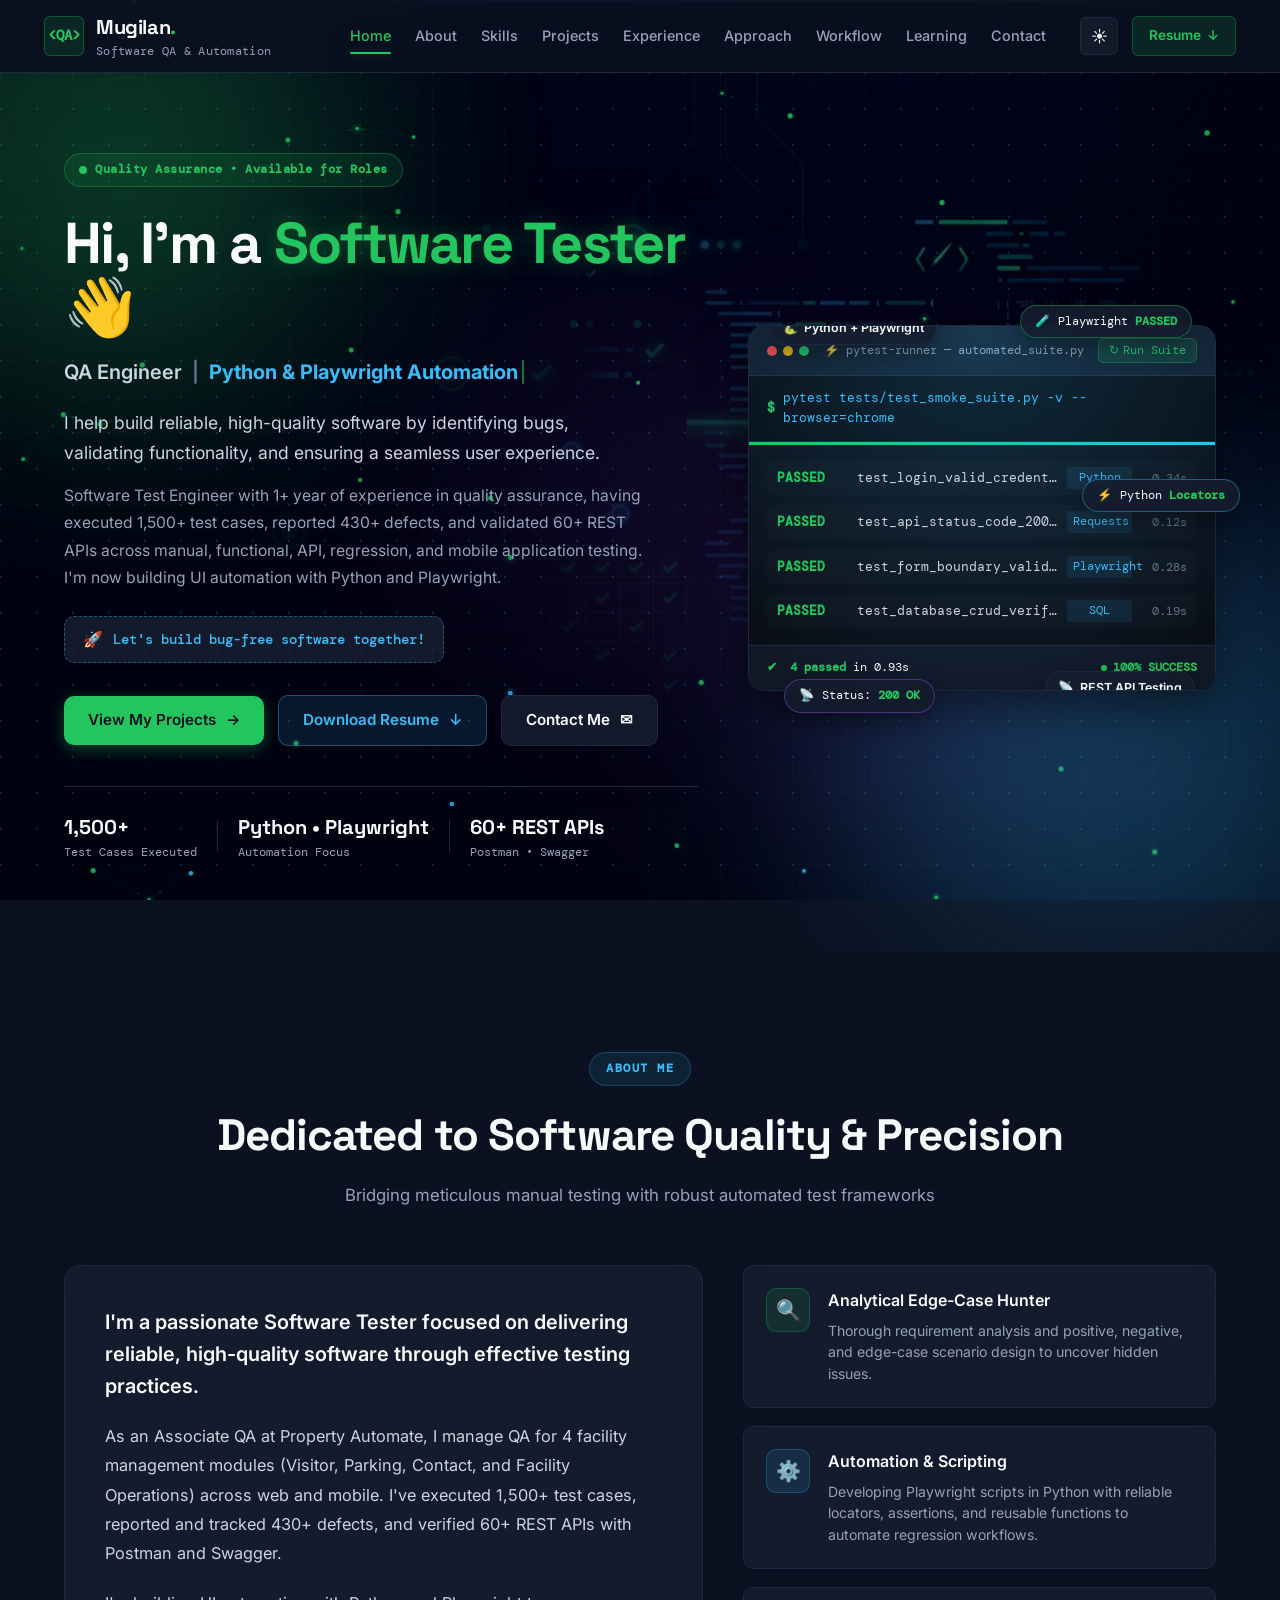
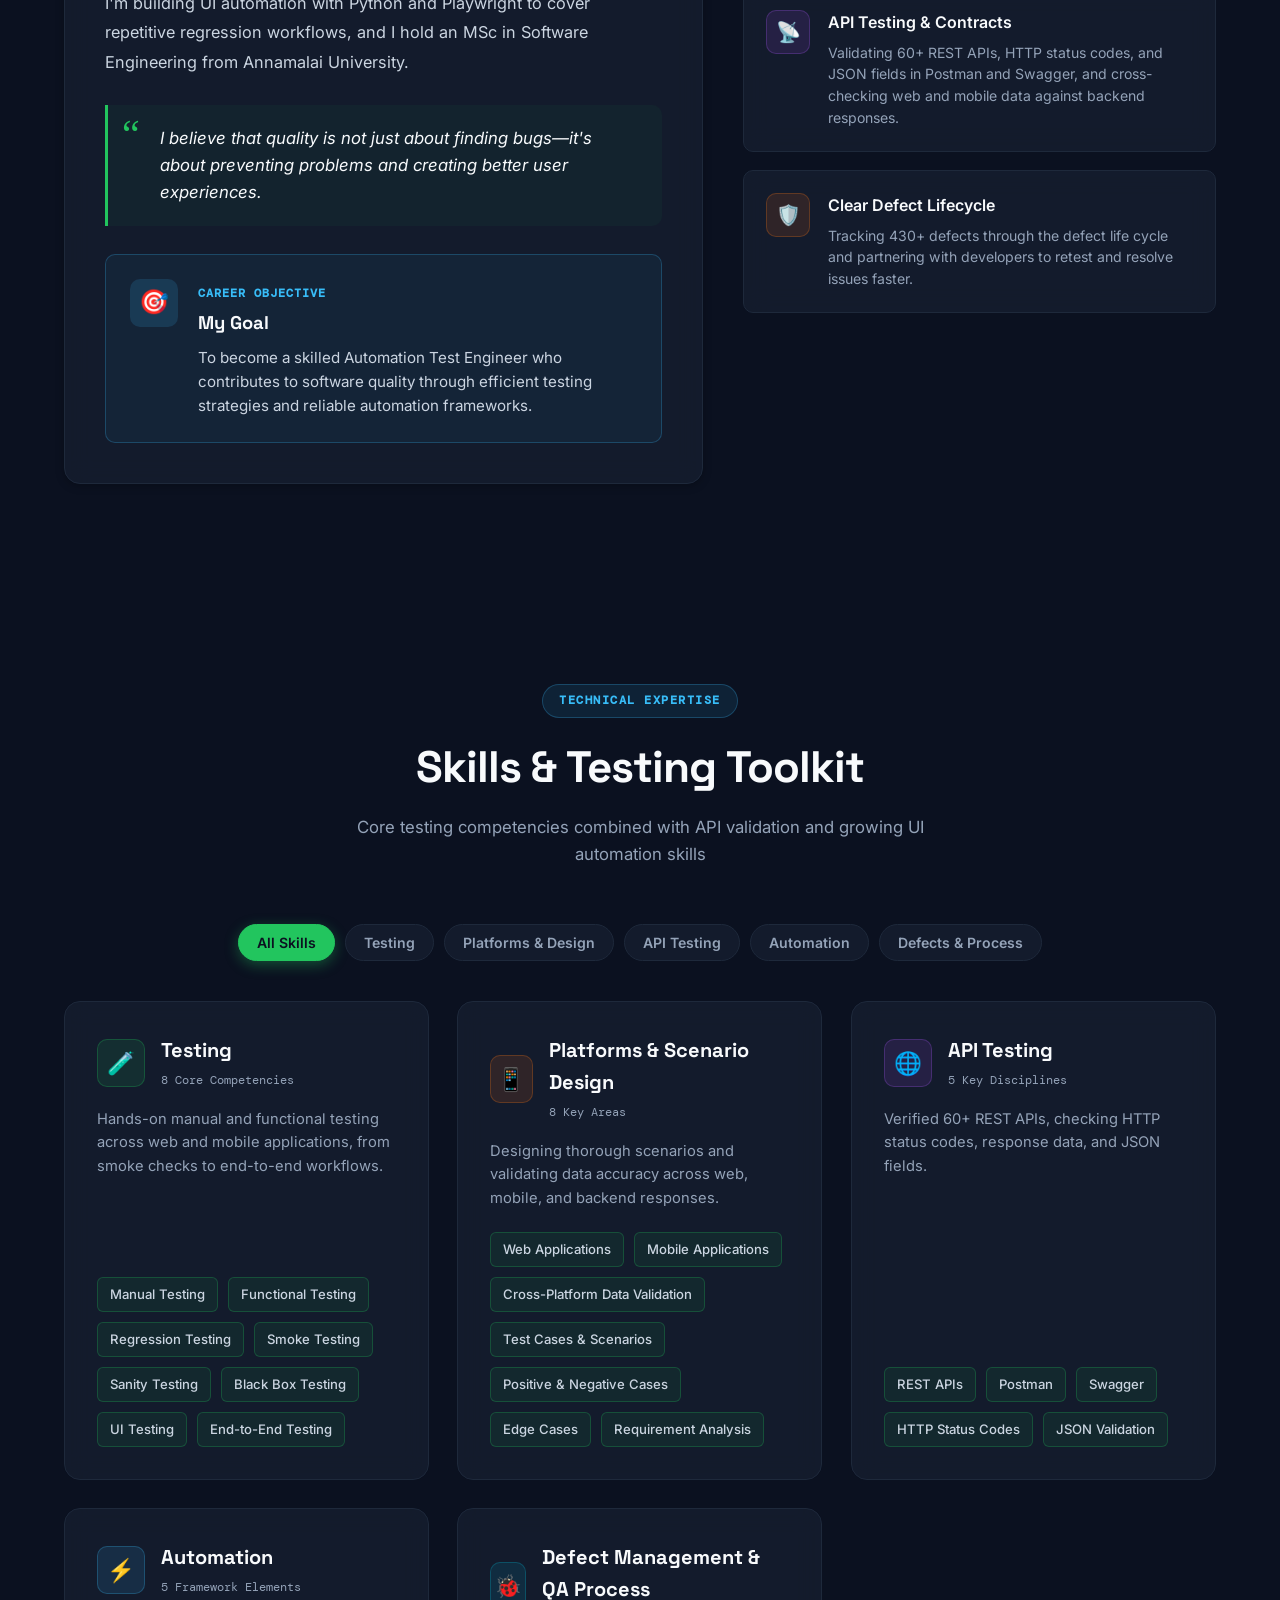
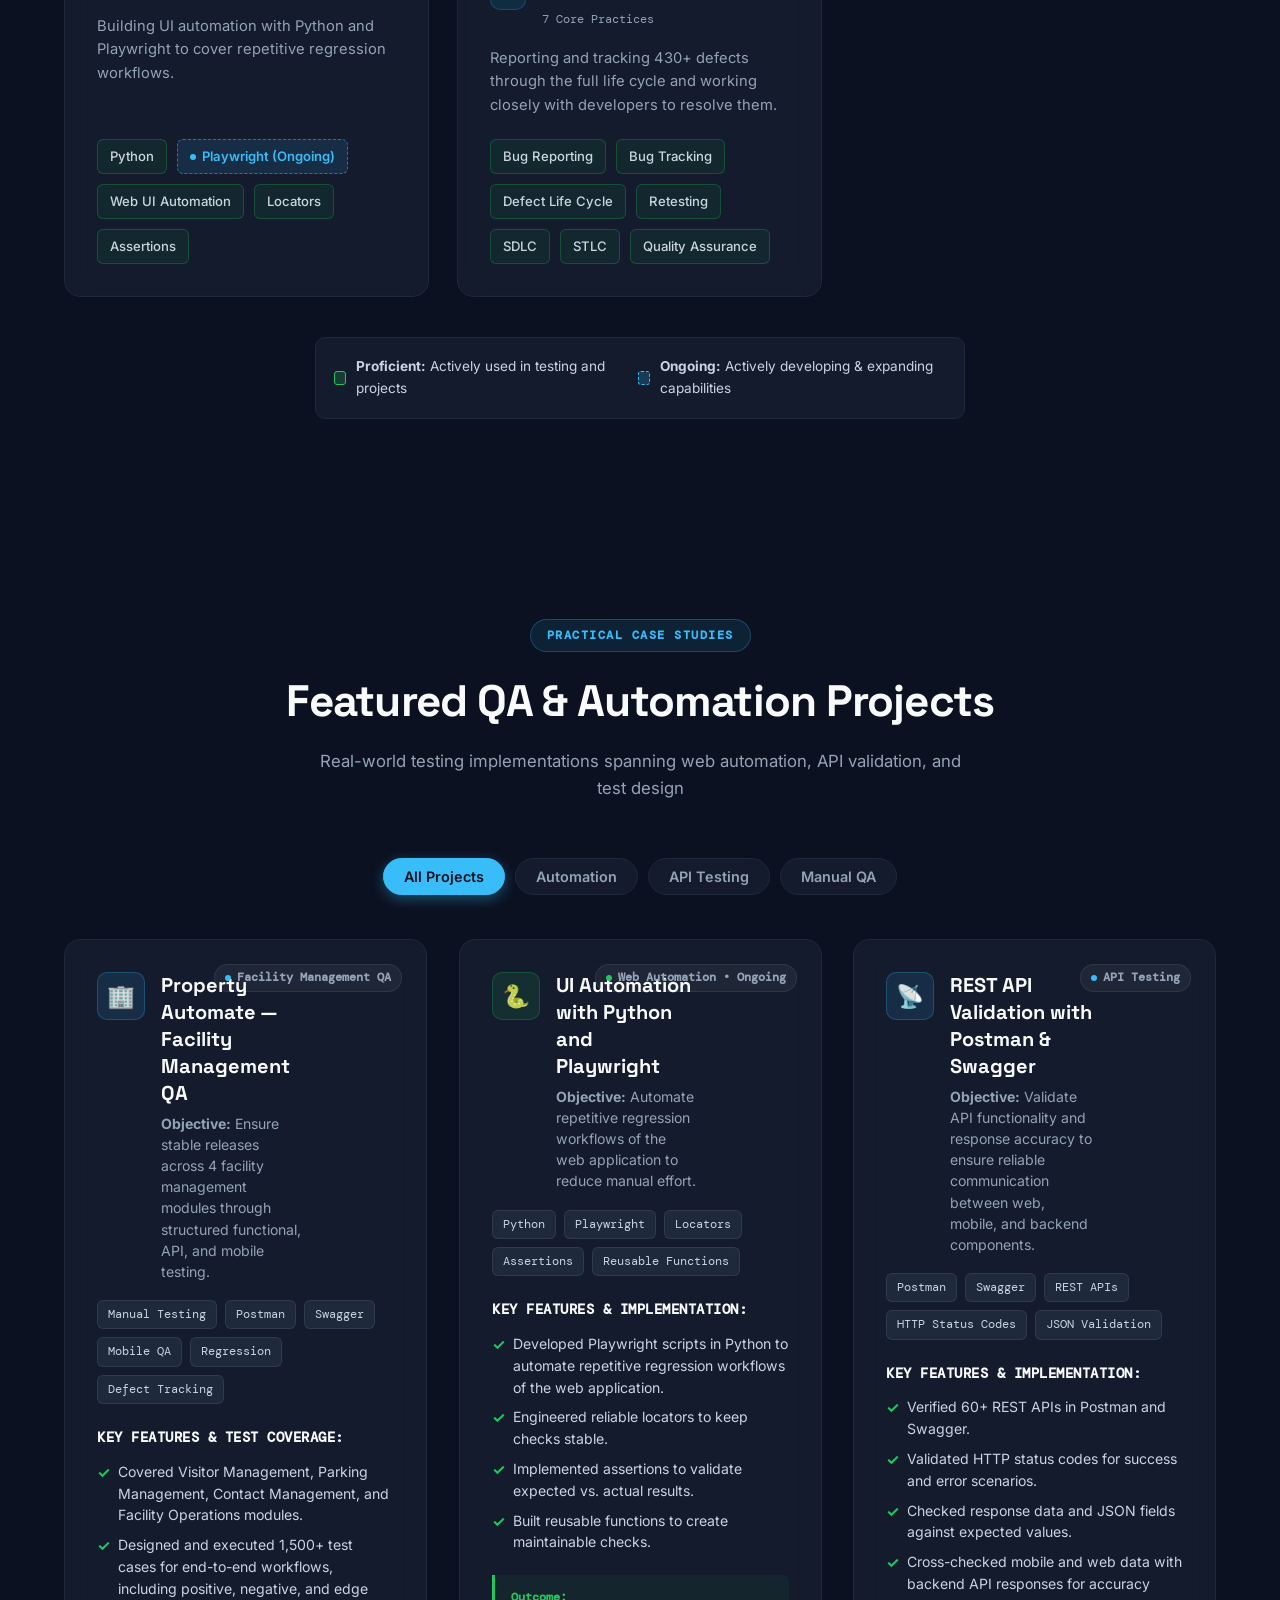
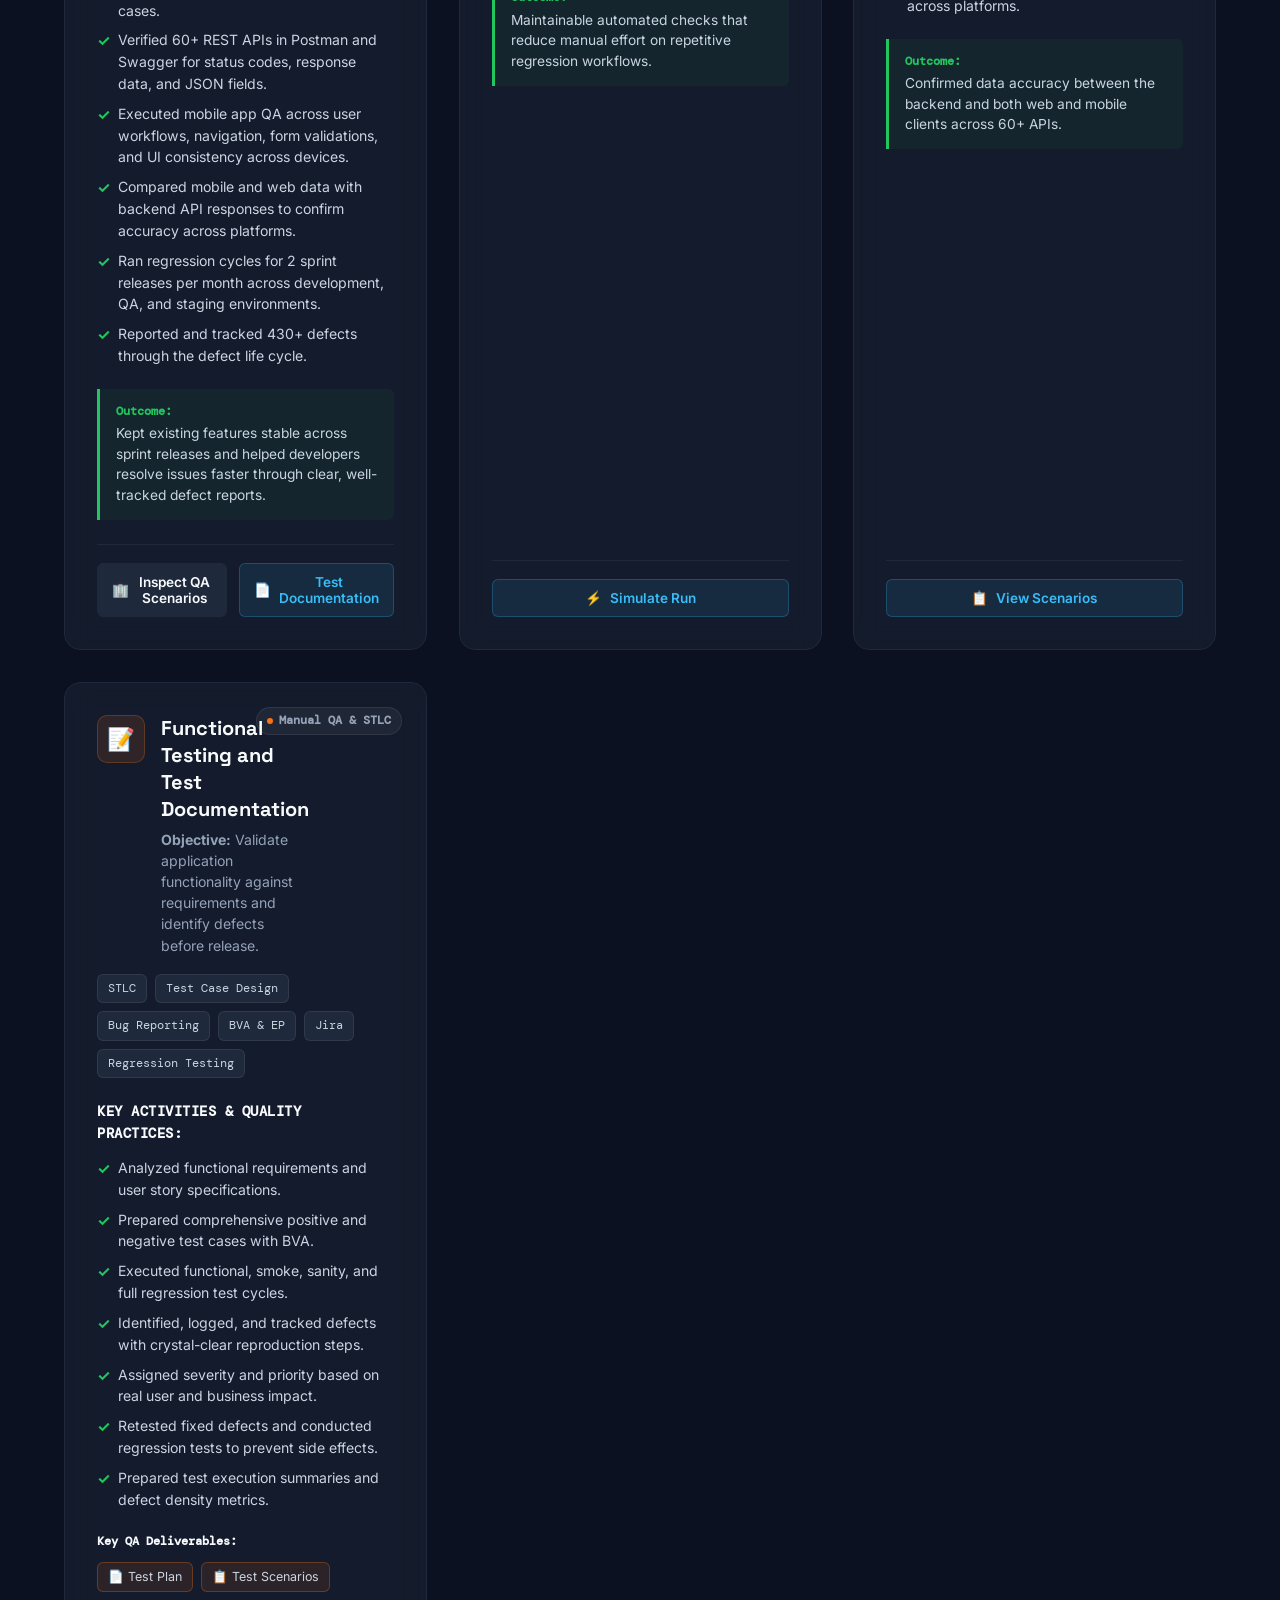
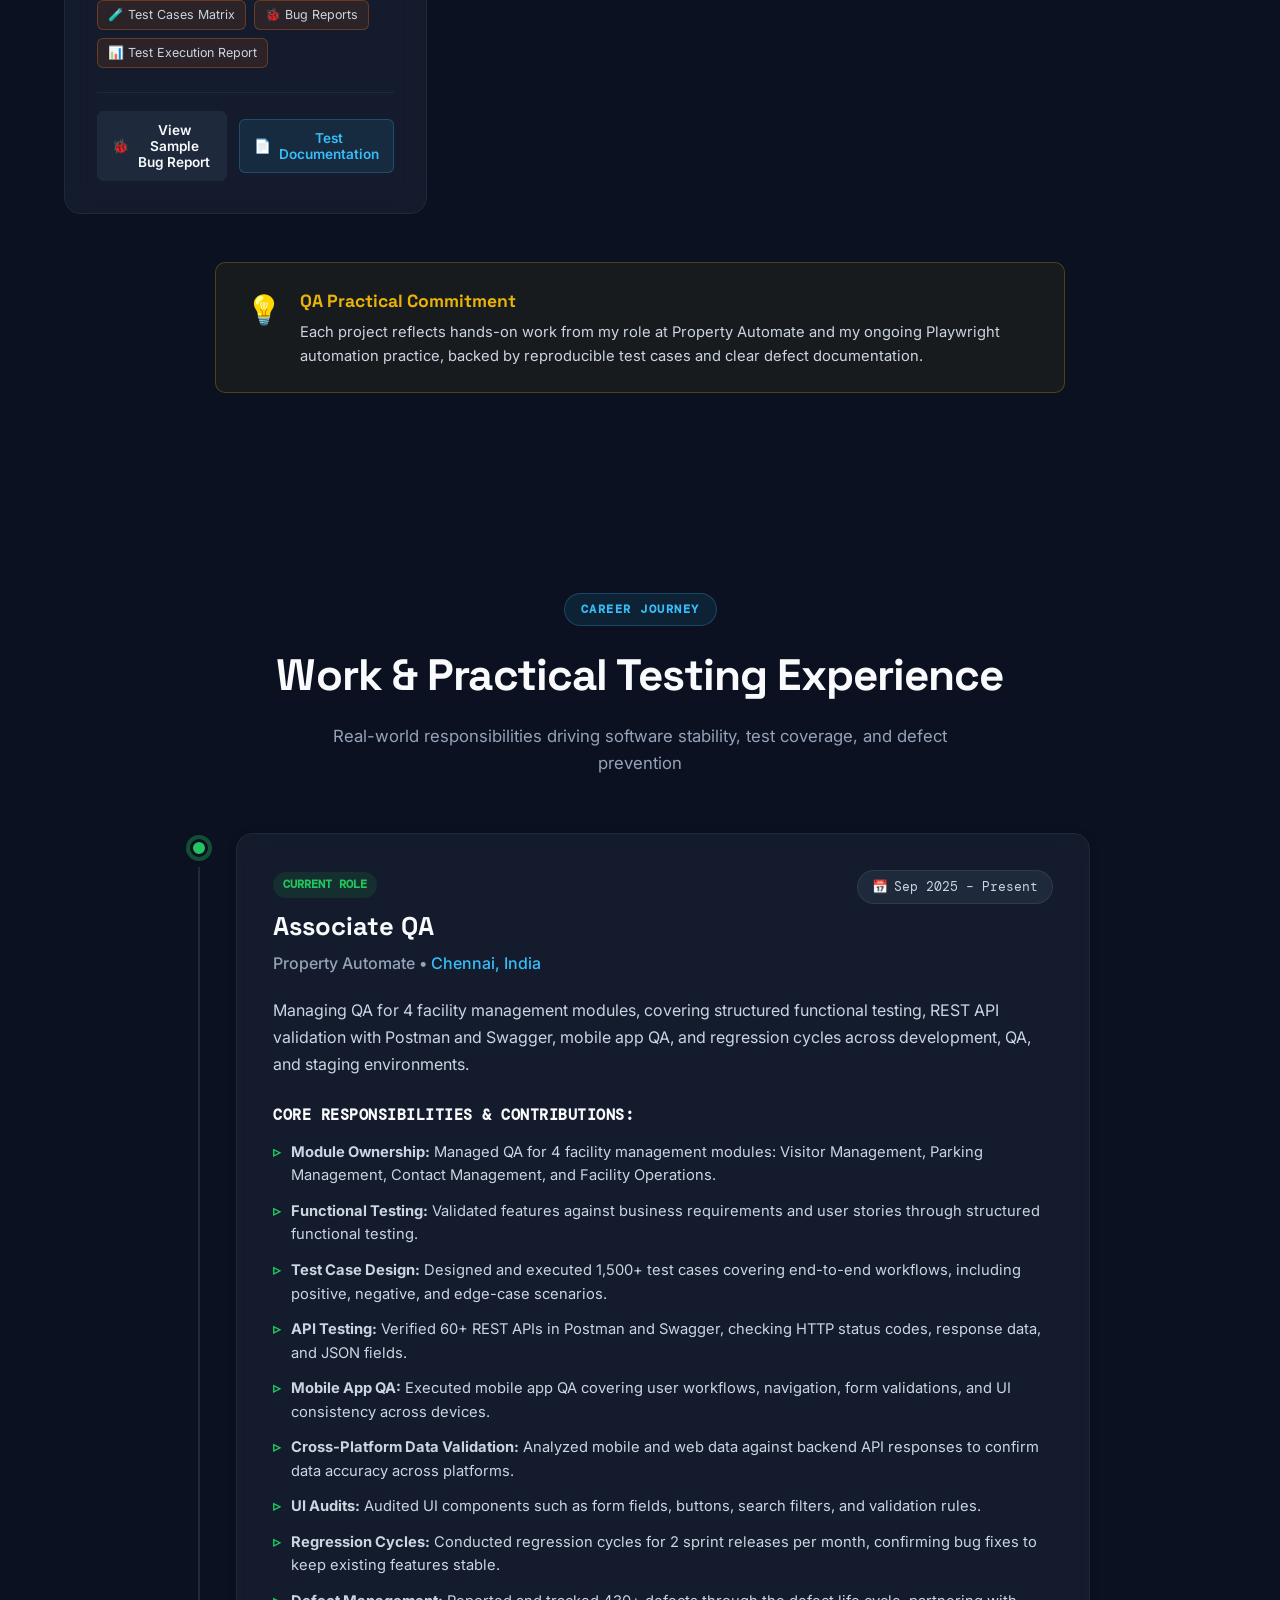
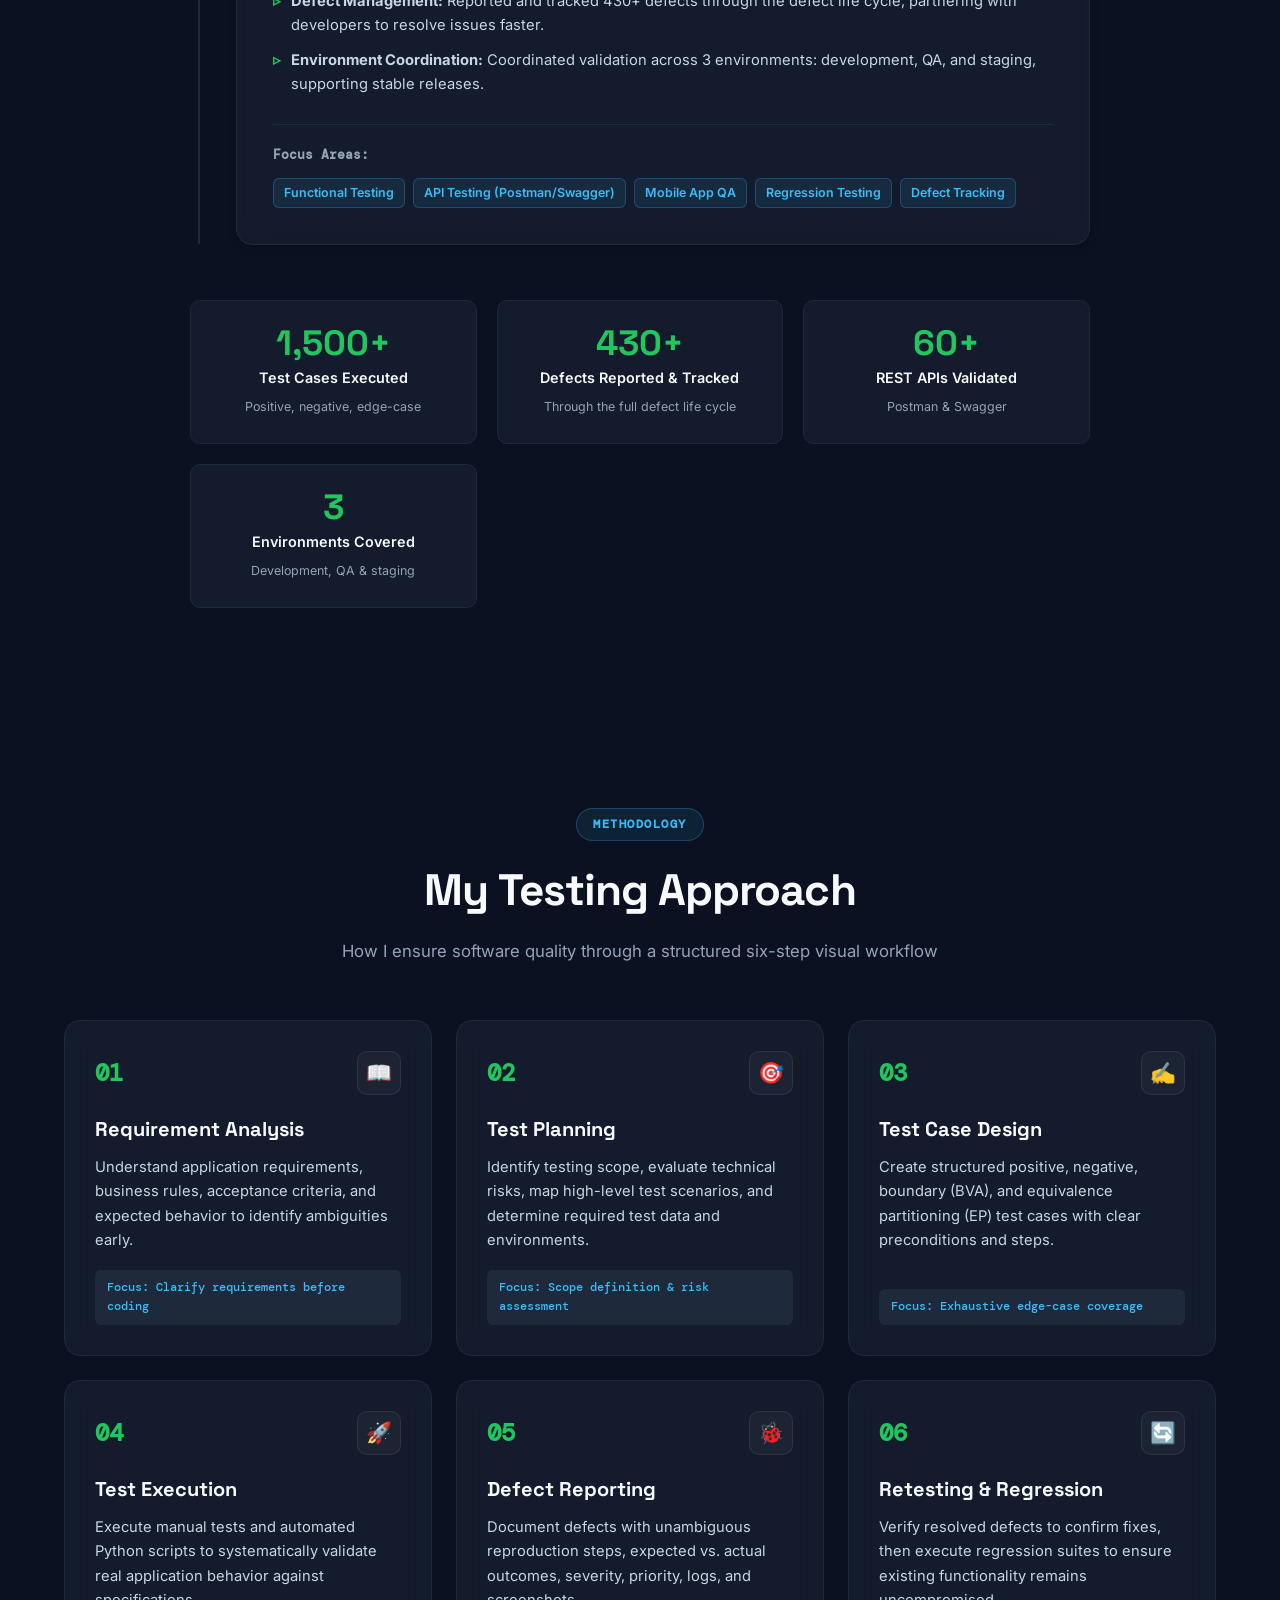
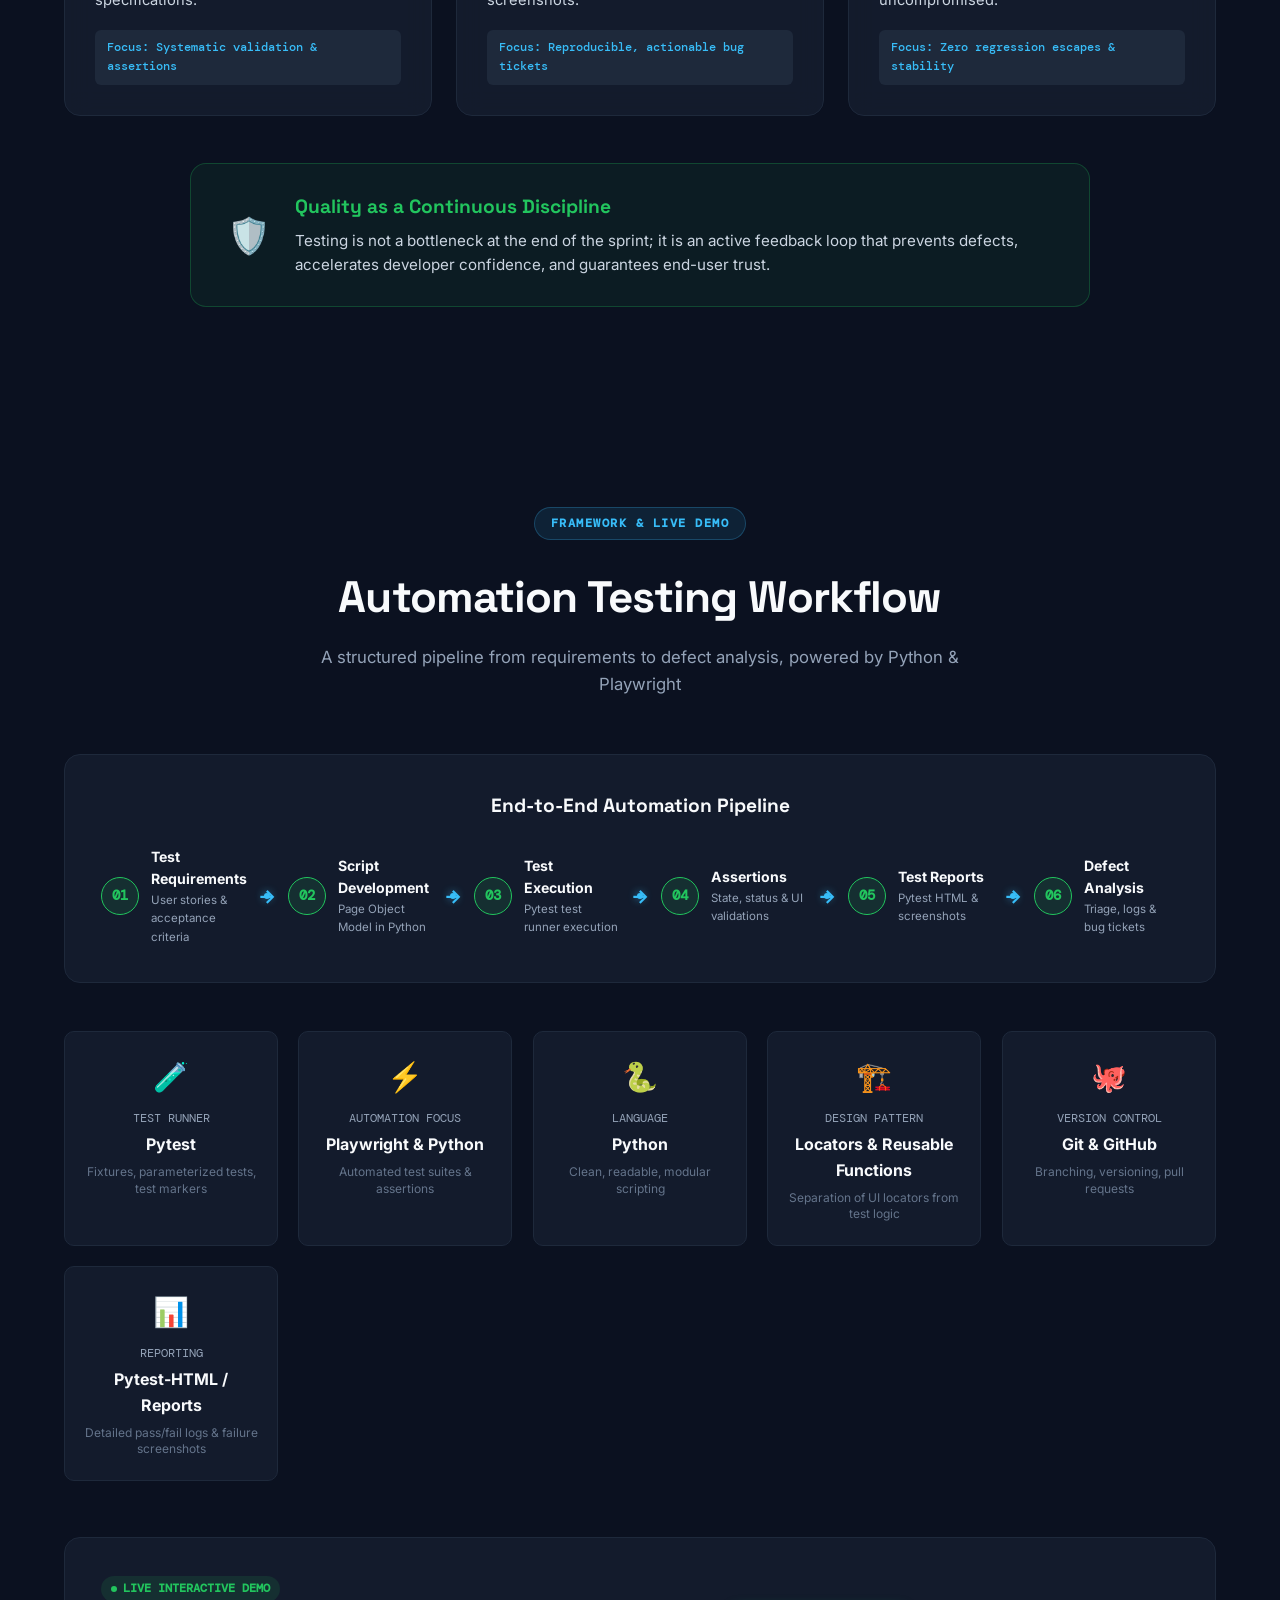
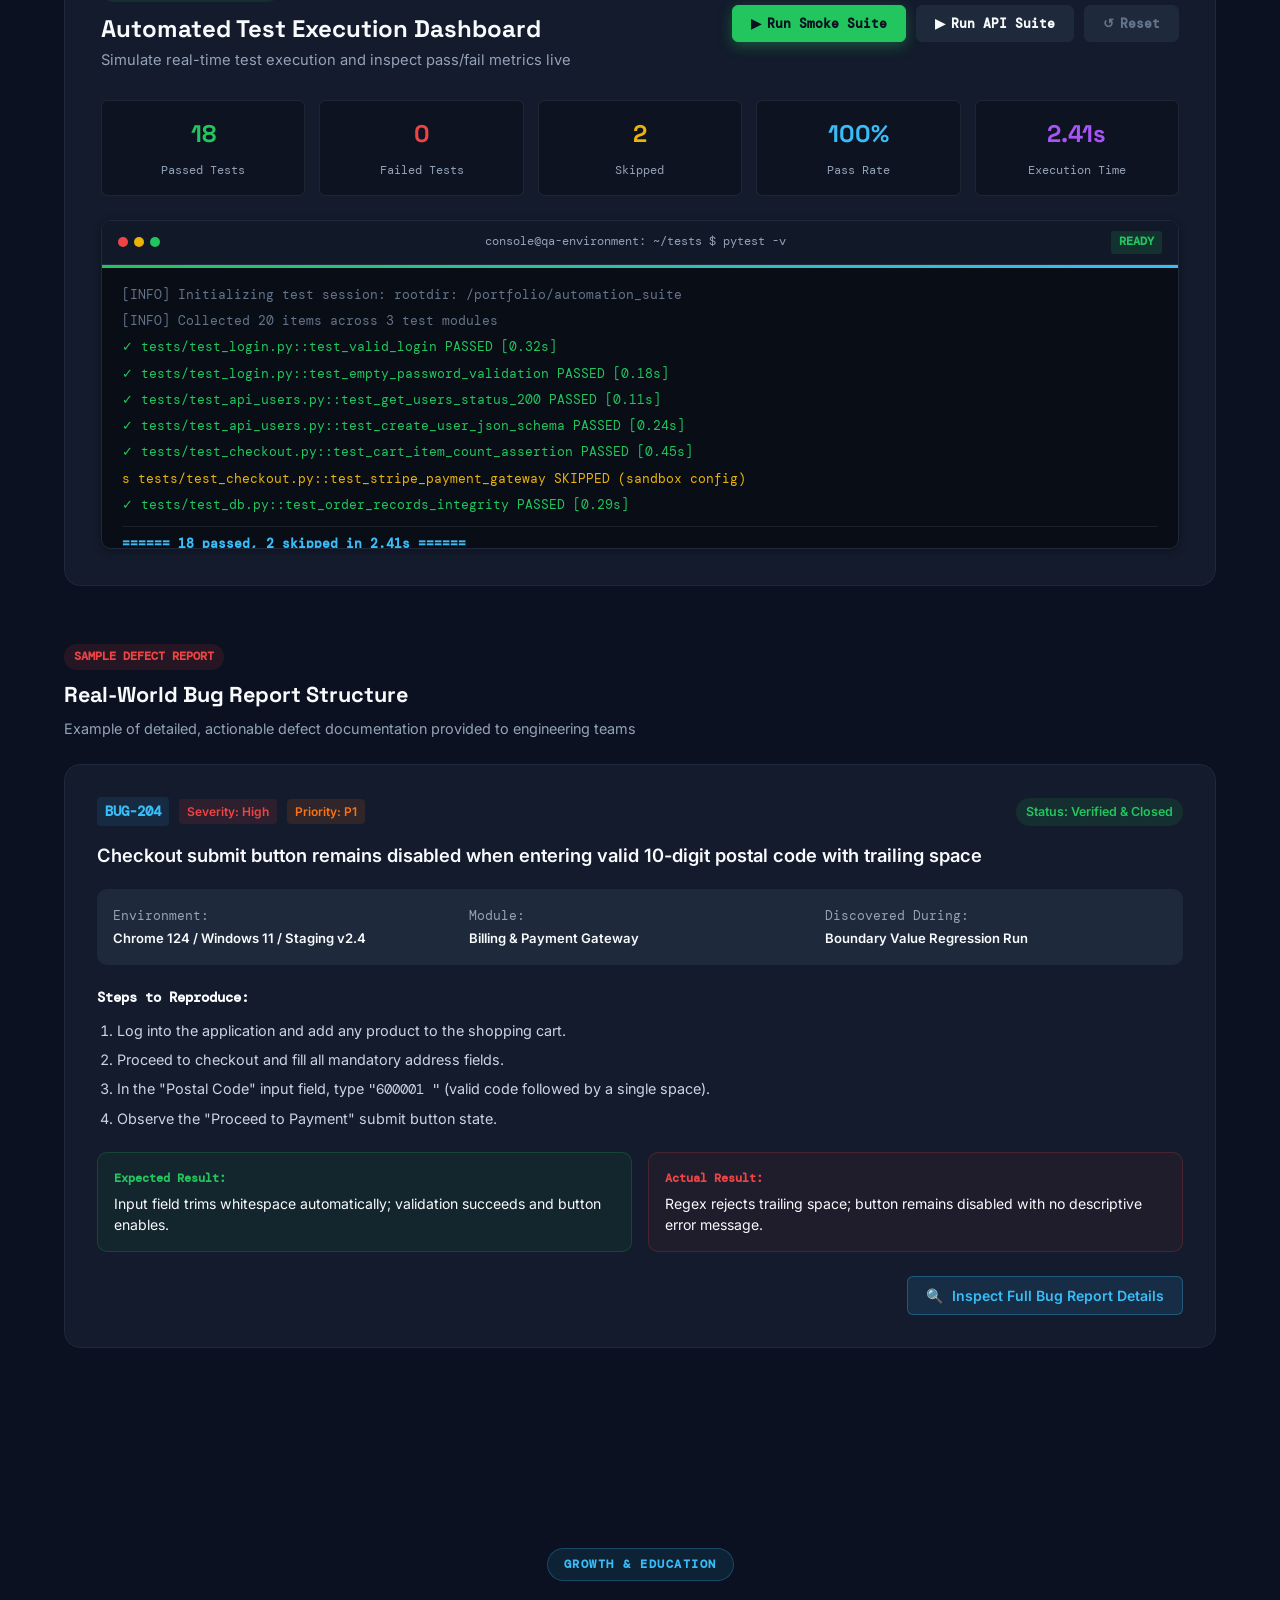
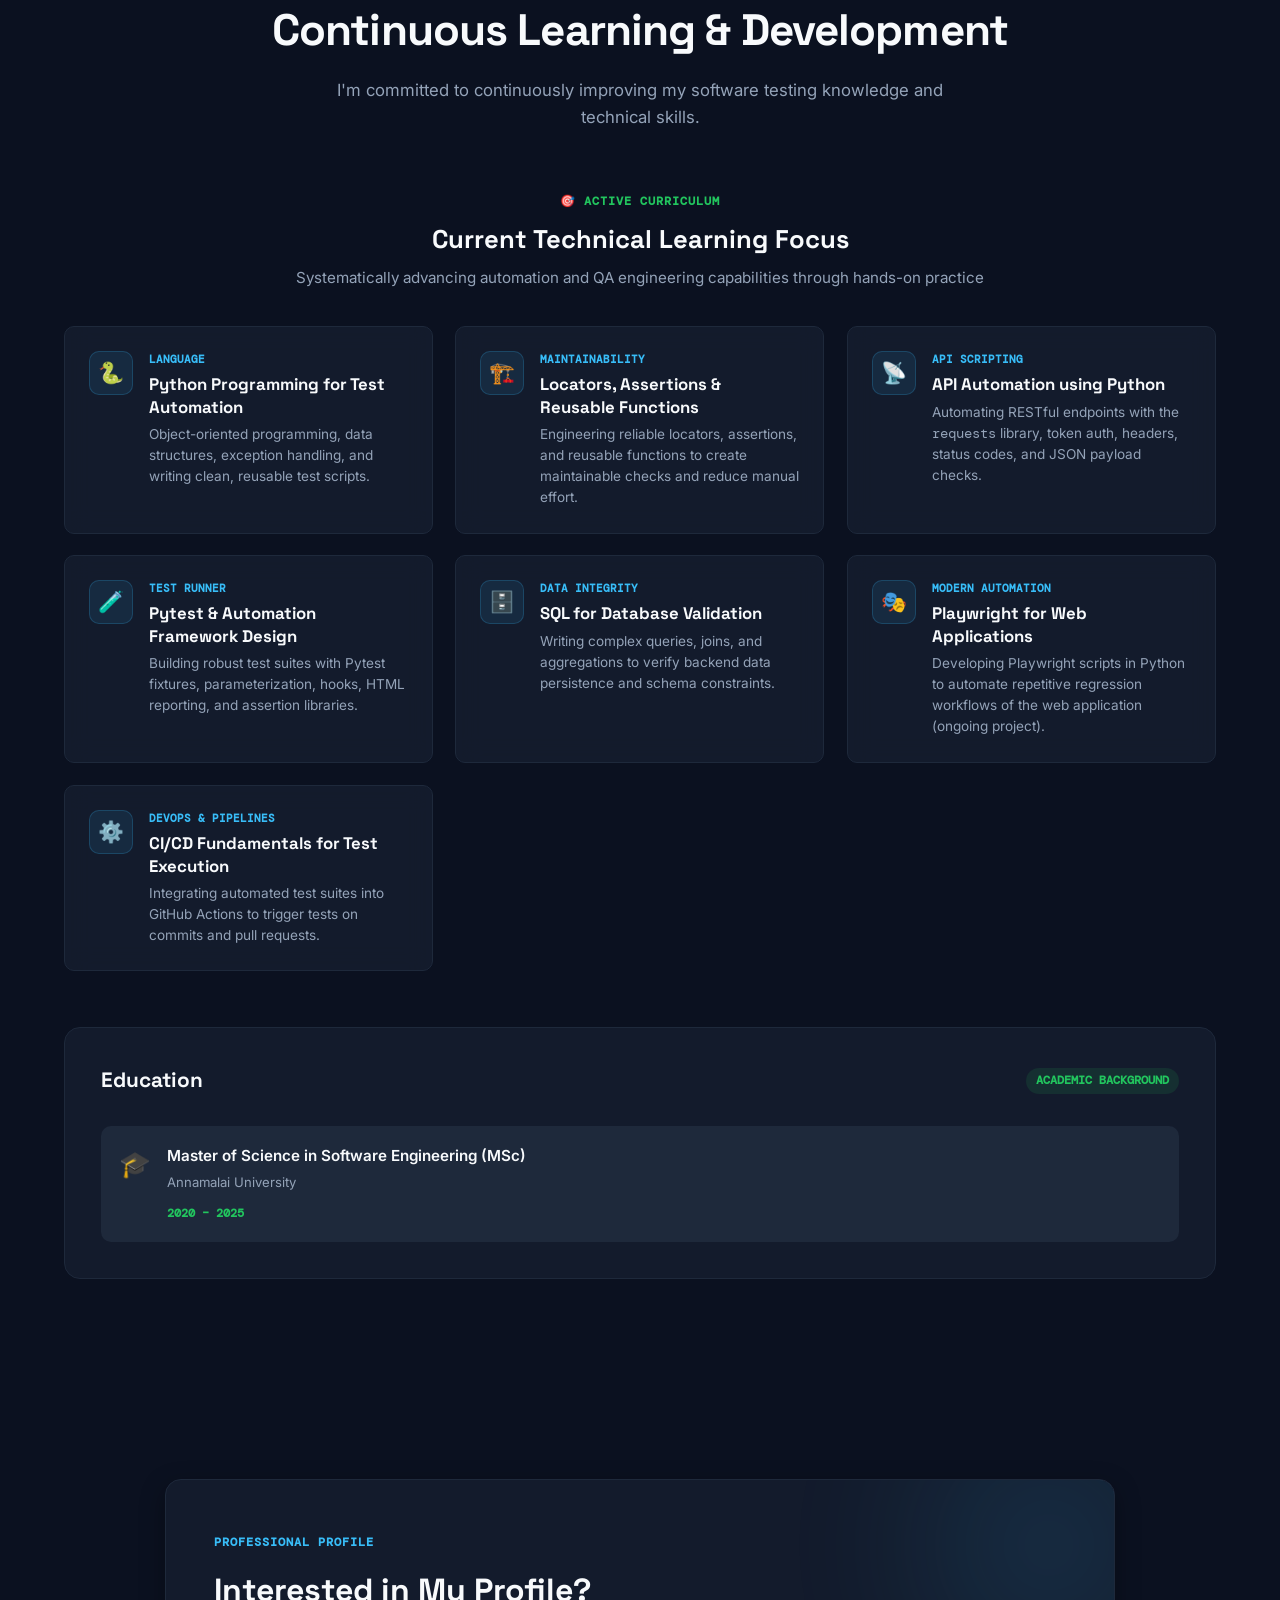
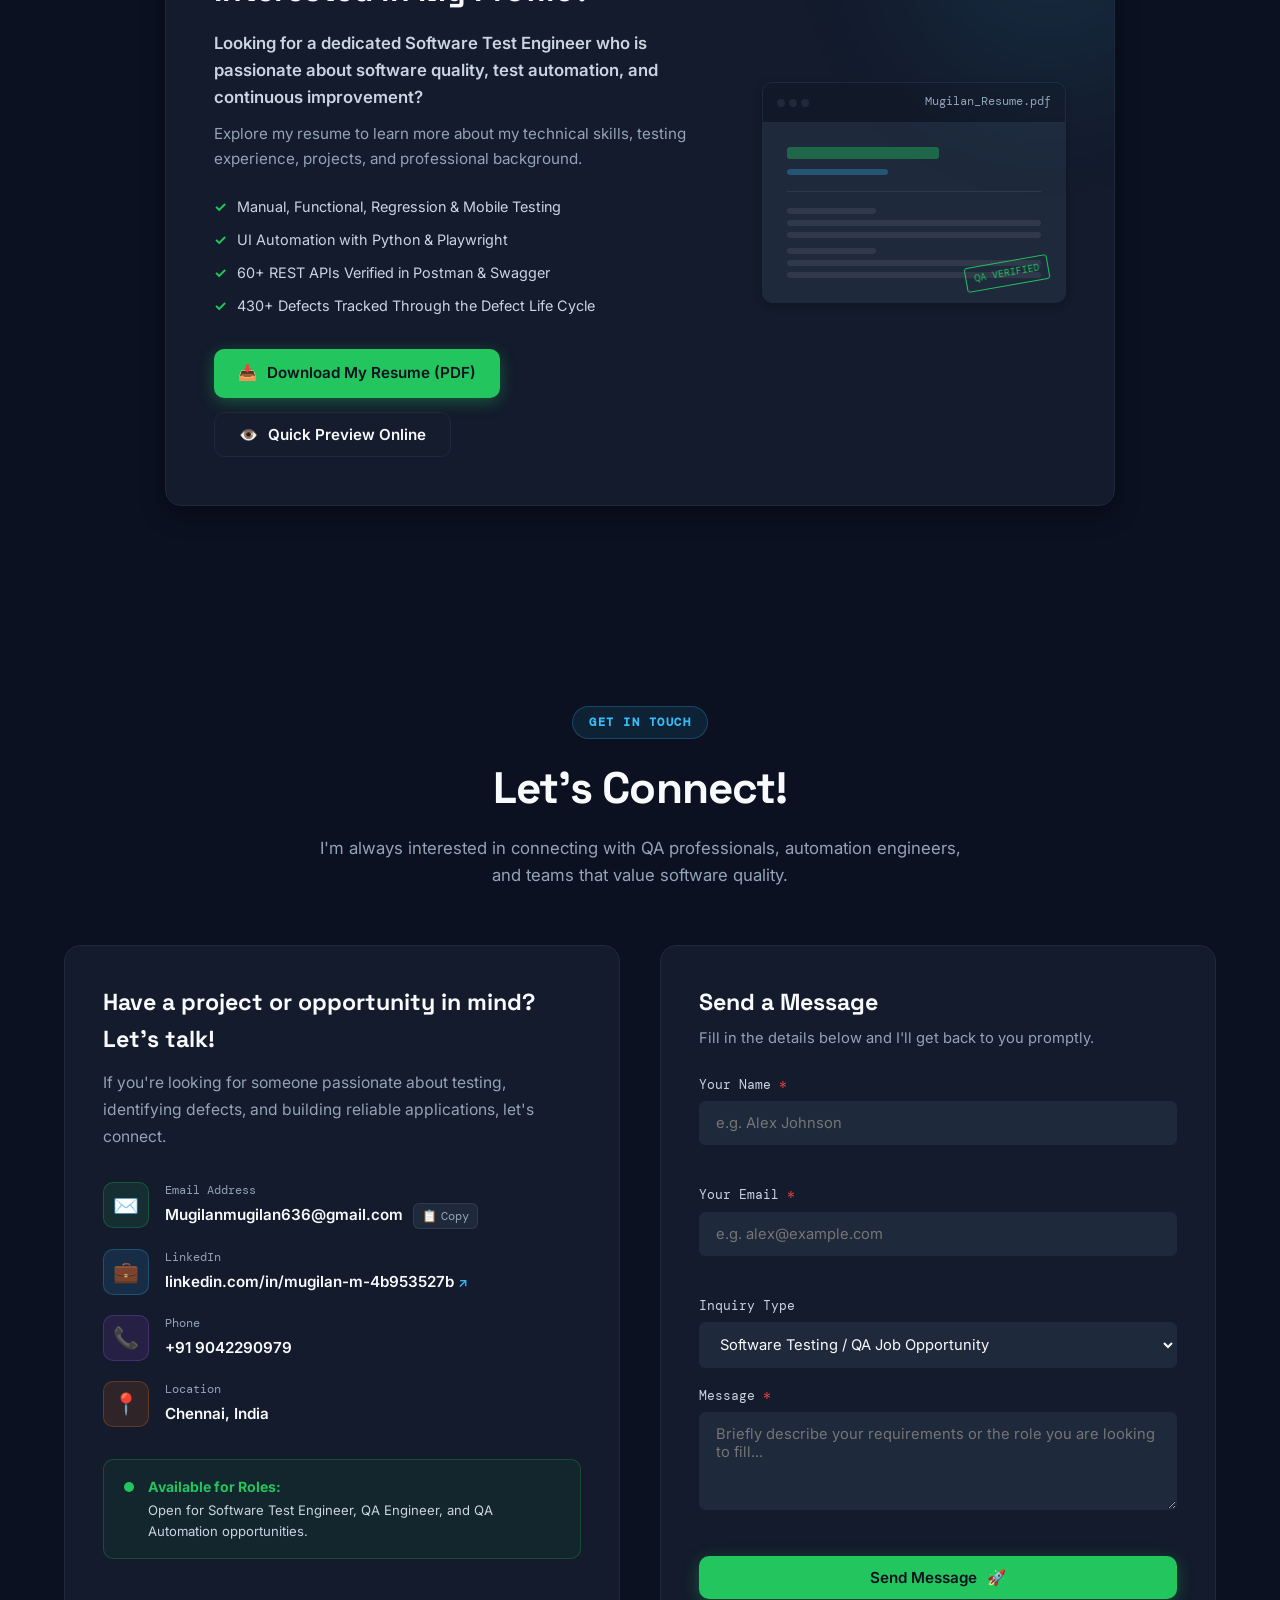
==== commit 96976069: "Add favicon Co-Authored-By: Claude Sonnet 5.5 <noreply@anthropic.com>" ====
--- a/index.html
+++ b/index.html
@@ -20,6 +20,7 @@
     <link rel="preconnect" href="https://fonts.gstatic.com" crossorigin />
     <link href="https://fonts.googleapis.com/css2?family=DM+Mono:wght@400;500&family=Inter:wght@300;400;500;600;700;800&family=Space+Grotesk:wght@500;600;700&display=swap" rel="stylesheet" />
 
+    <link rel="icon" type="image/svg+xml" href="favicon.svg" />
     <link rel="stylesheet" href="styles.css" />
     <script>
       (function() {
